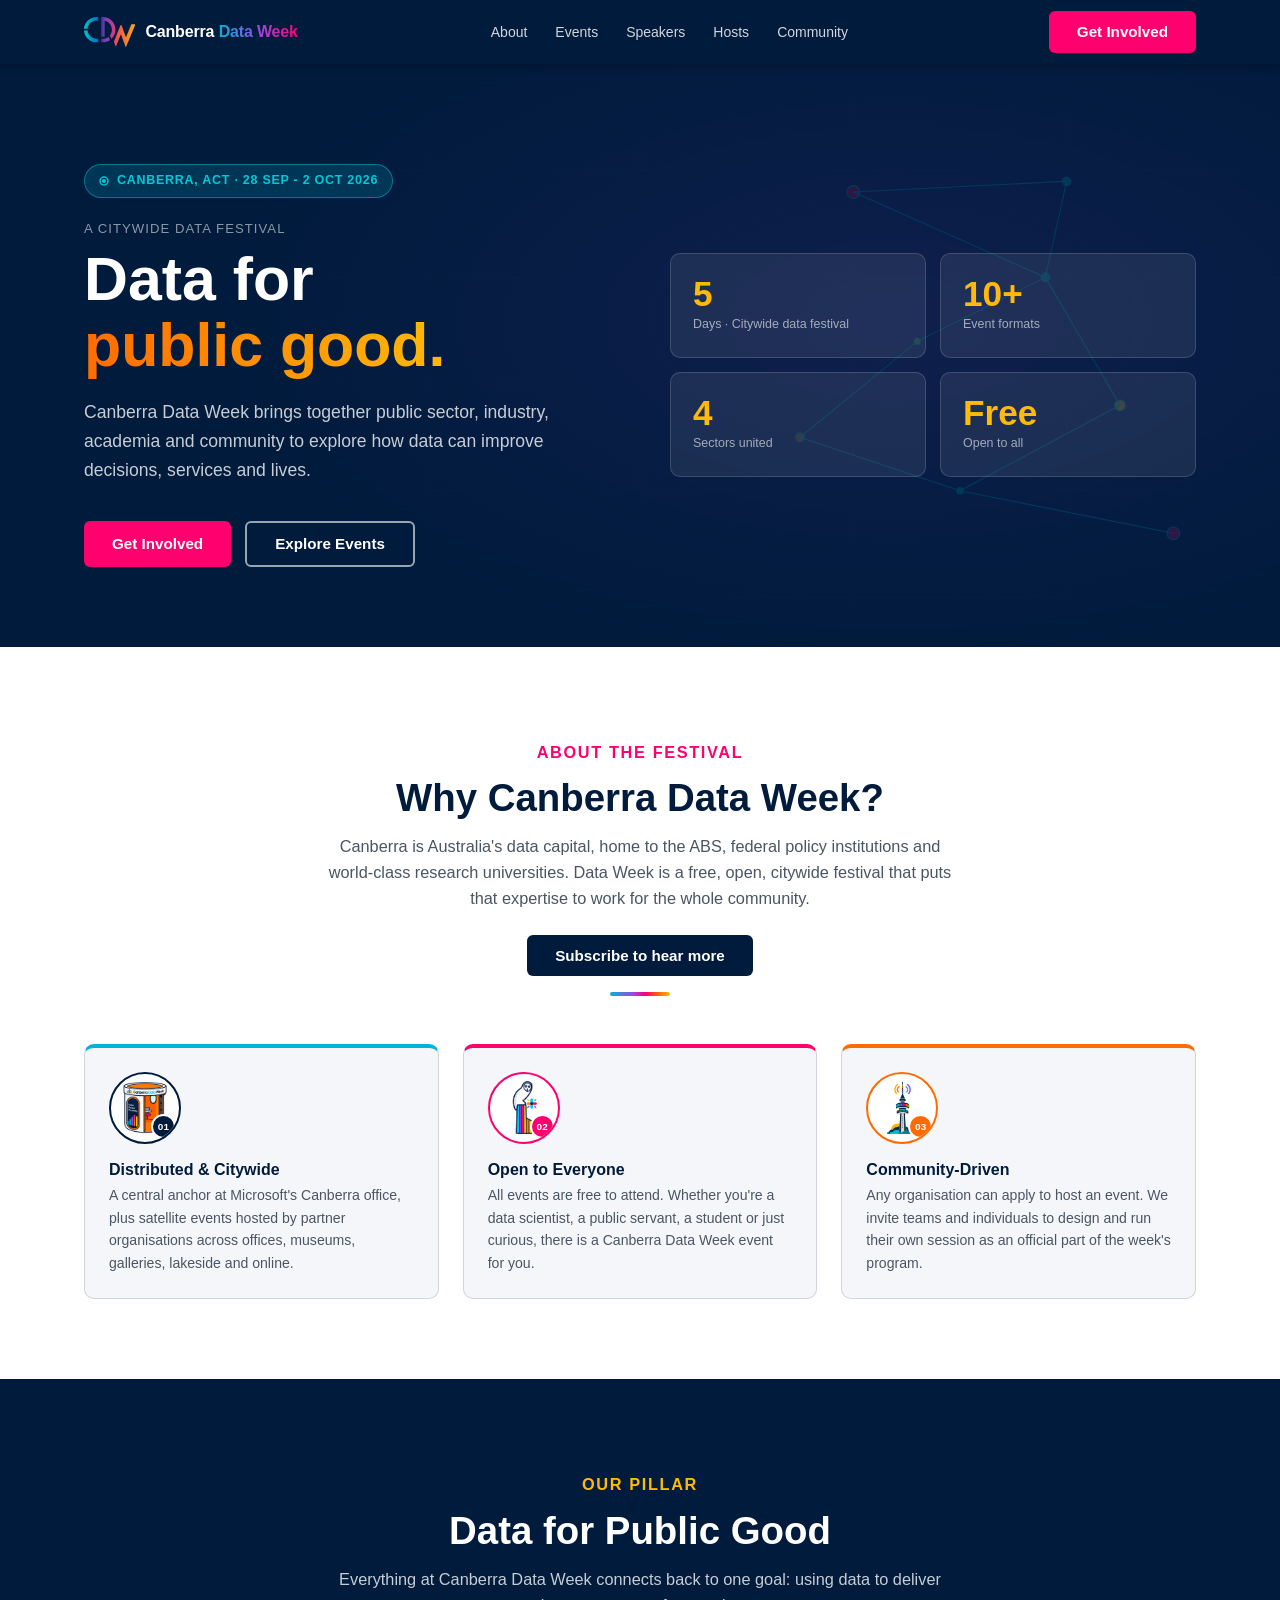
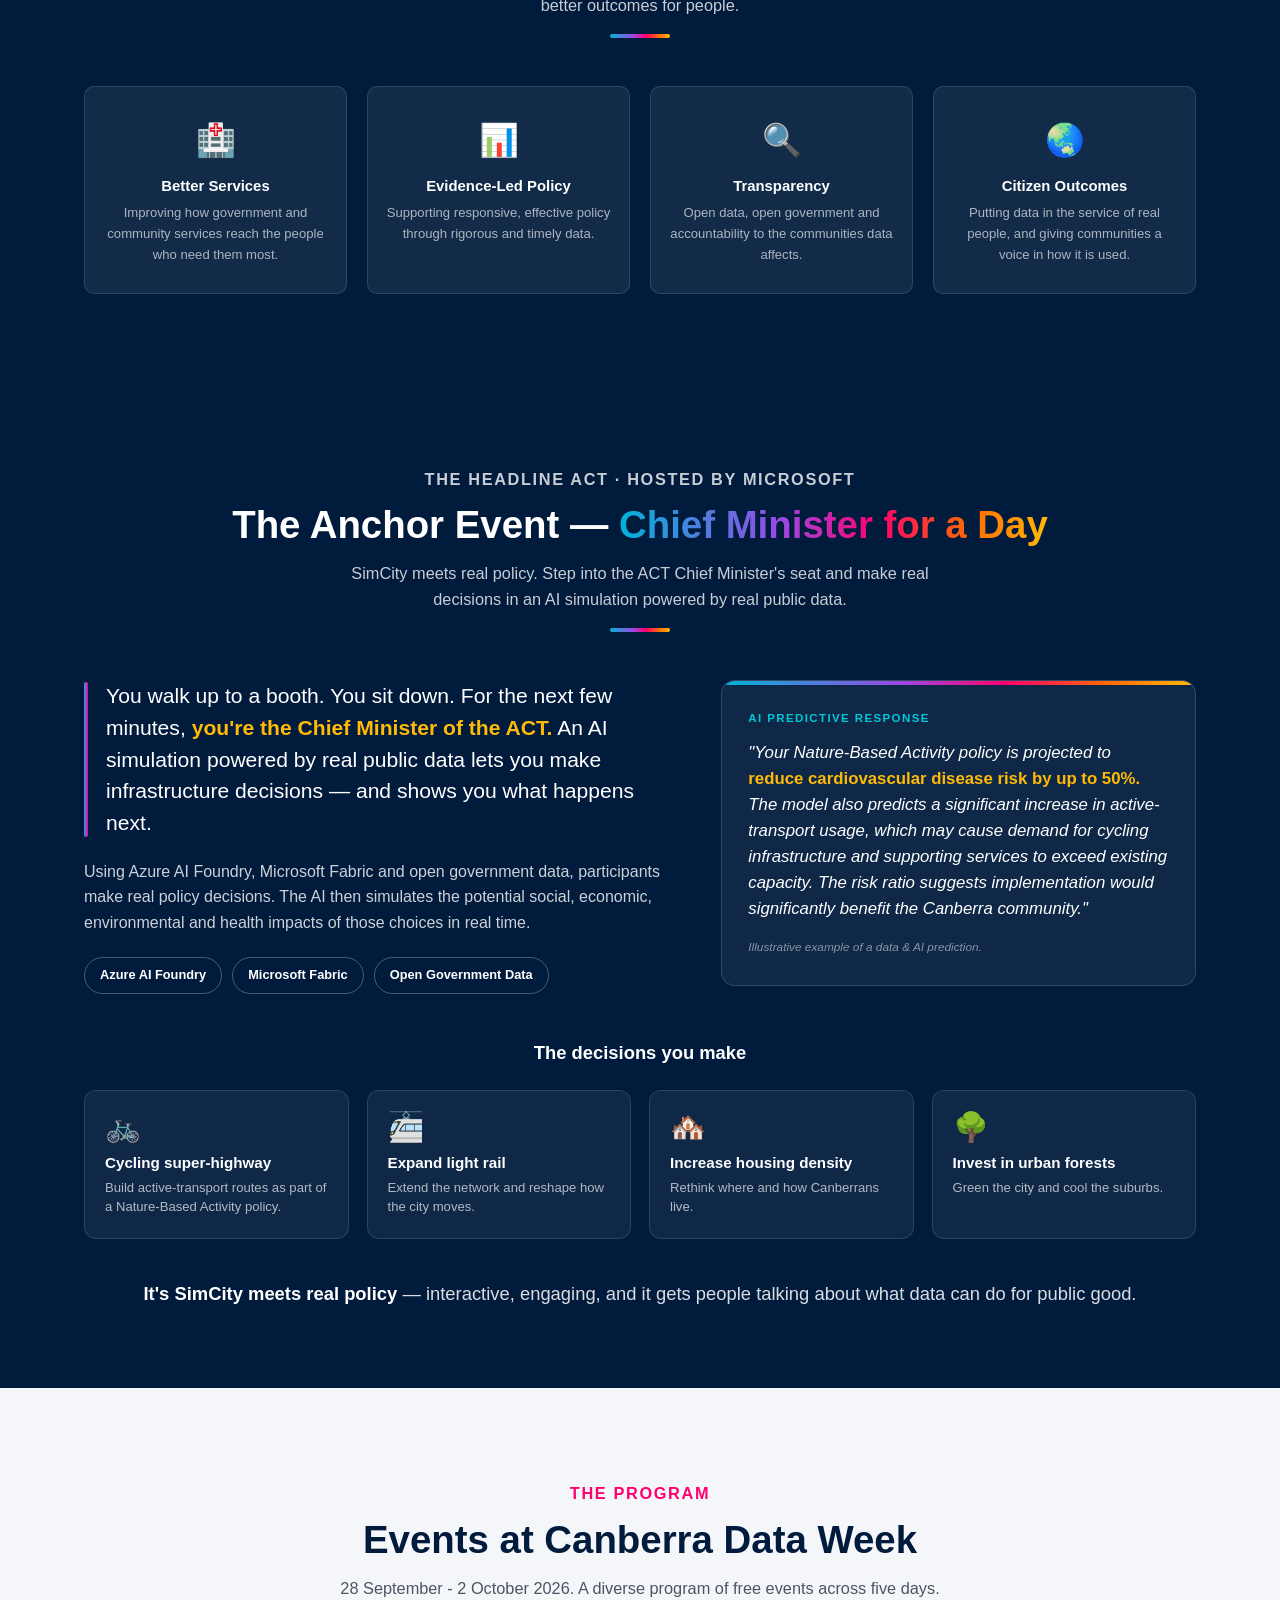
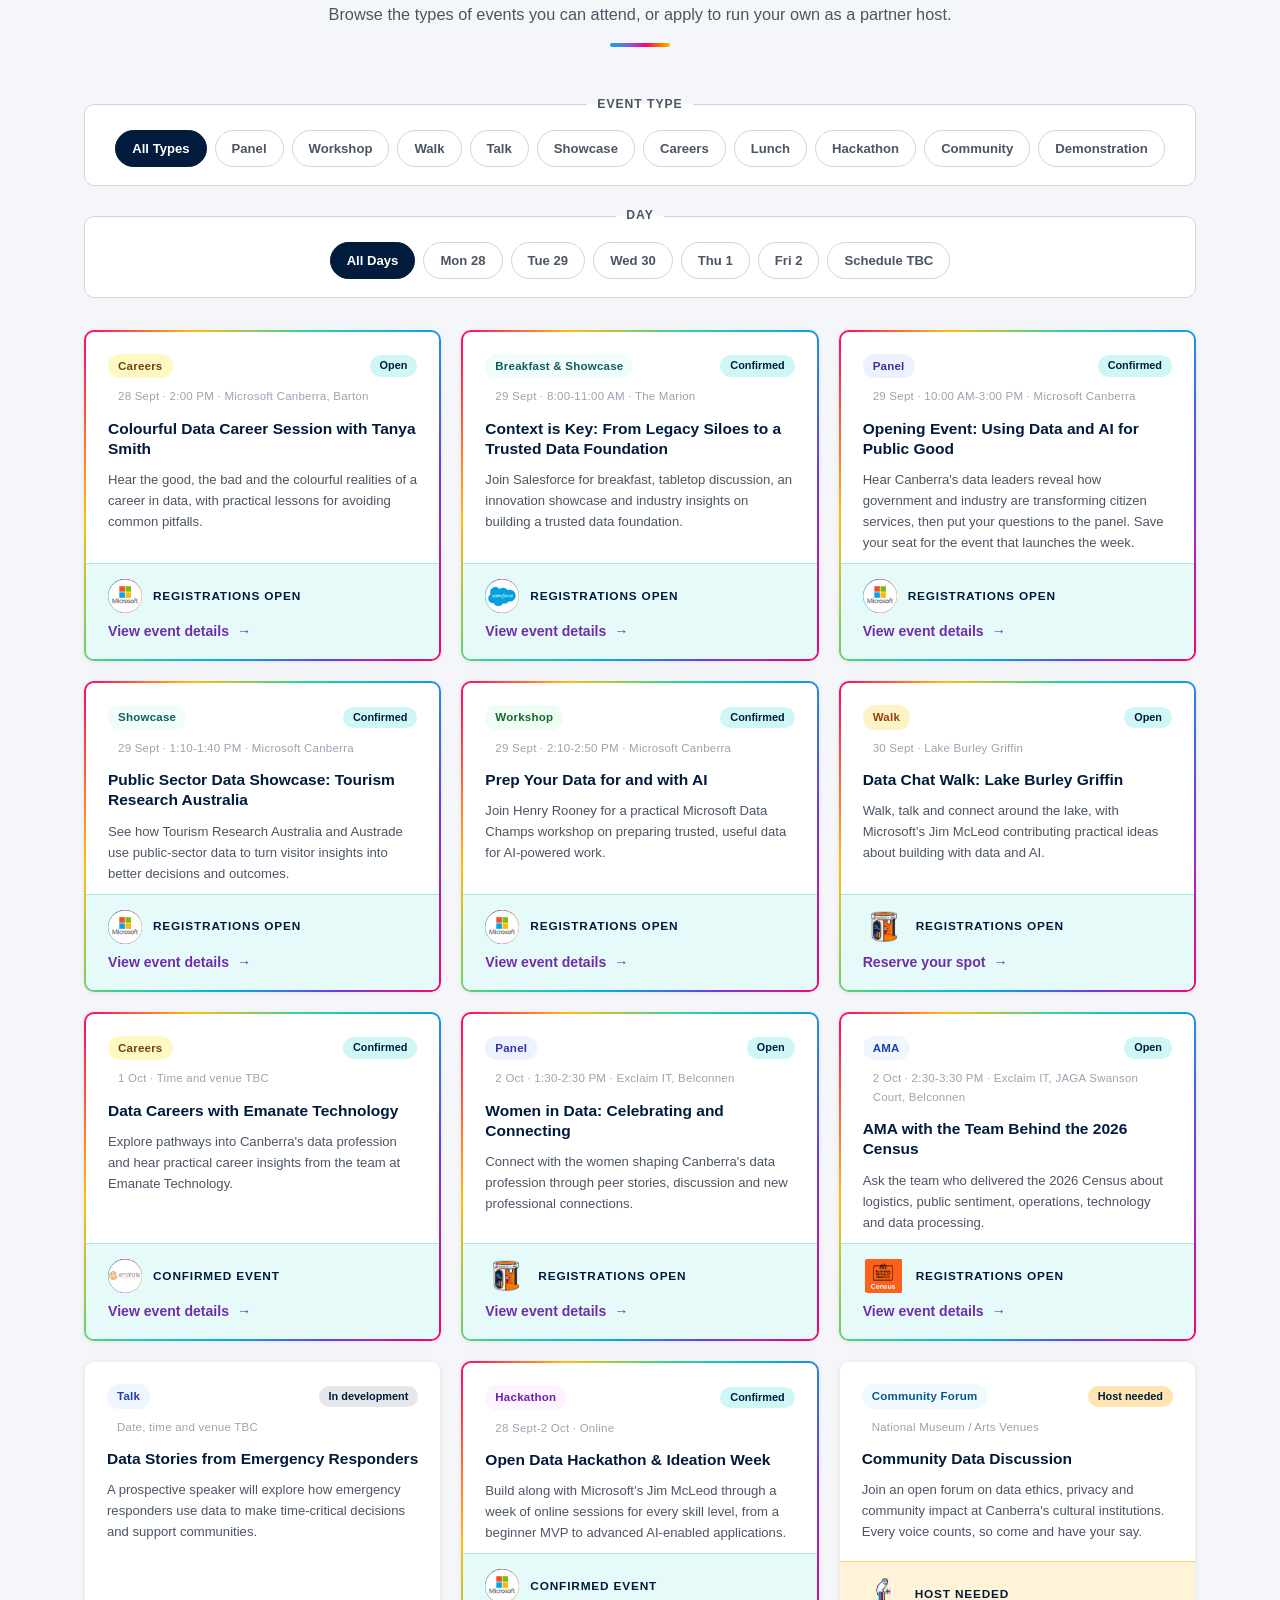
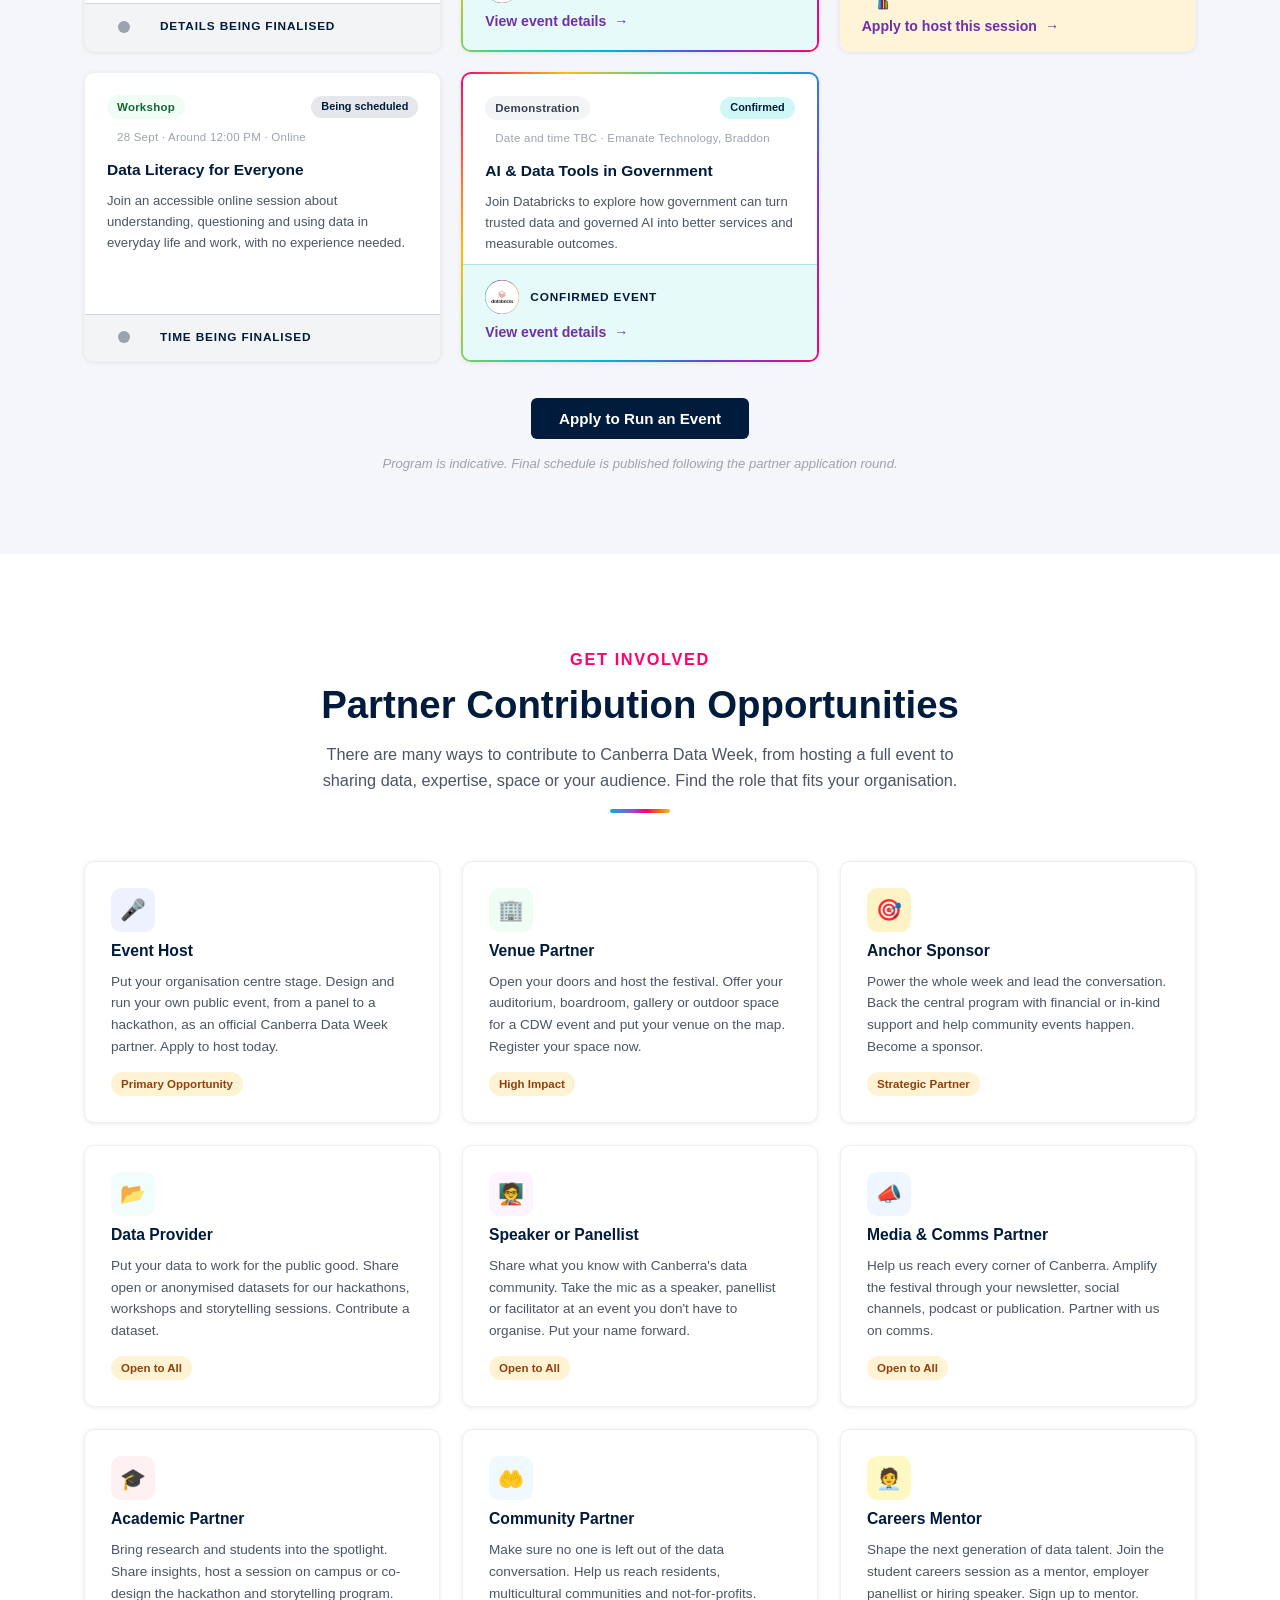
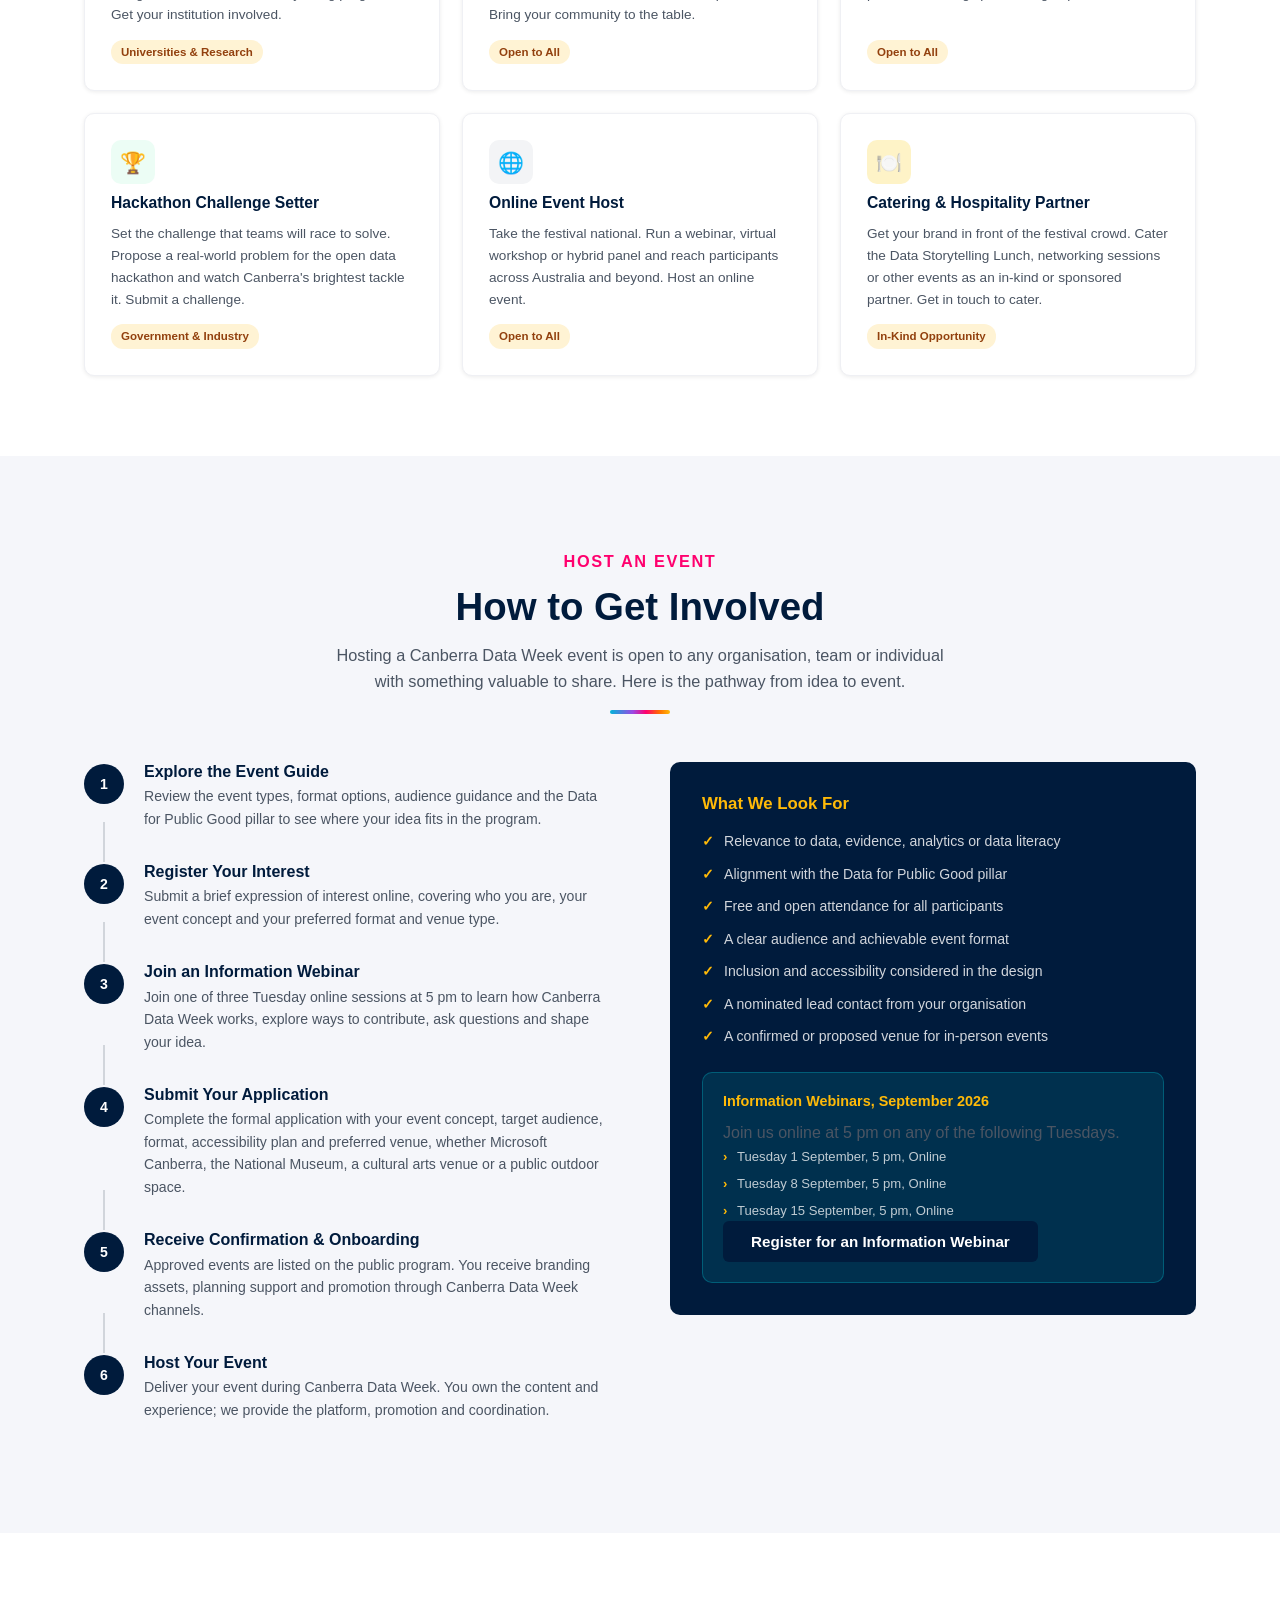
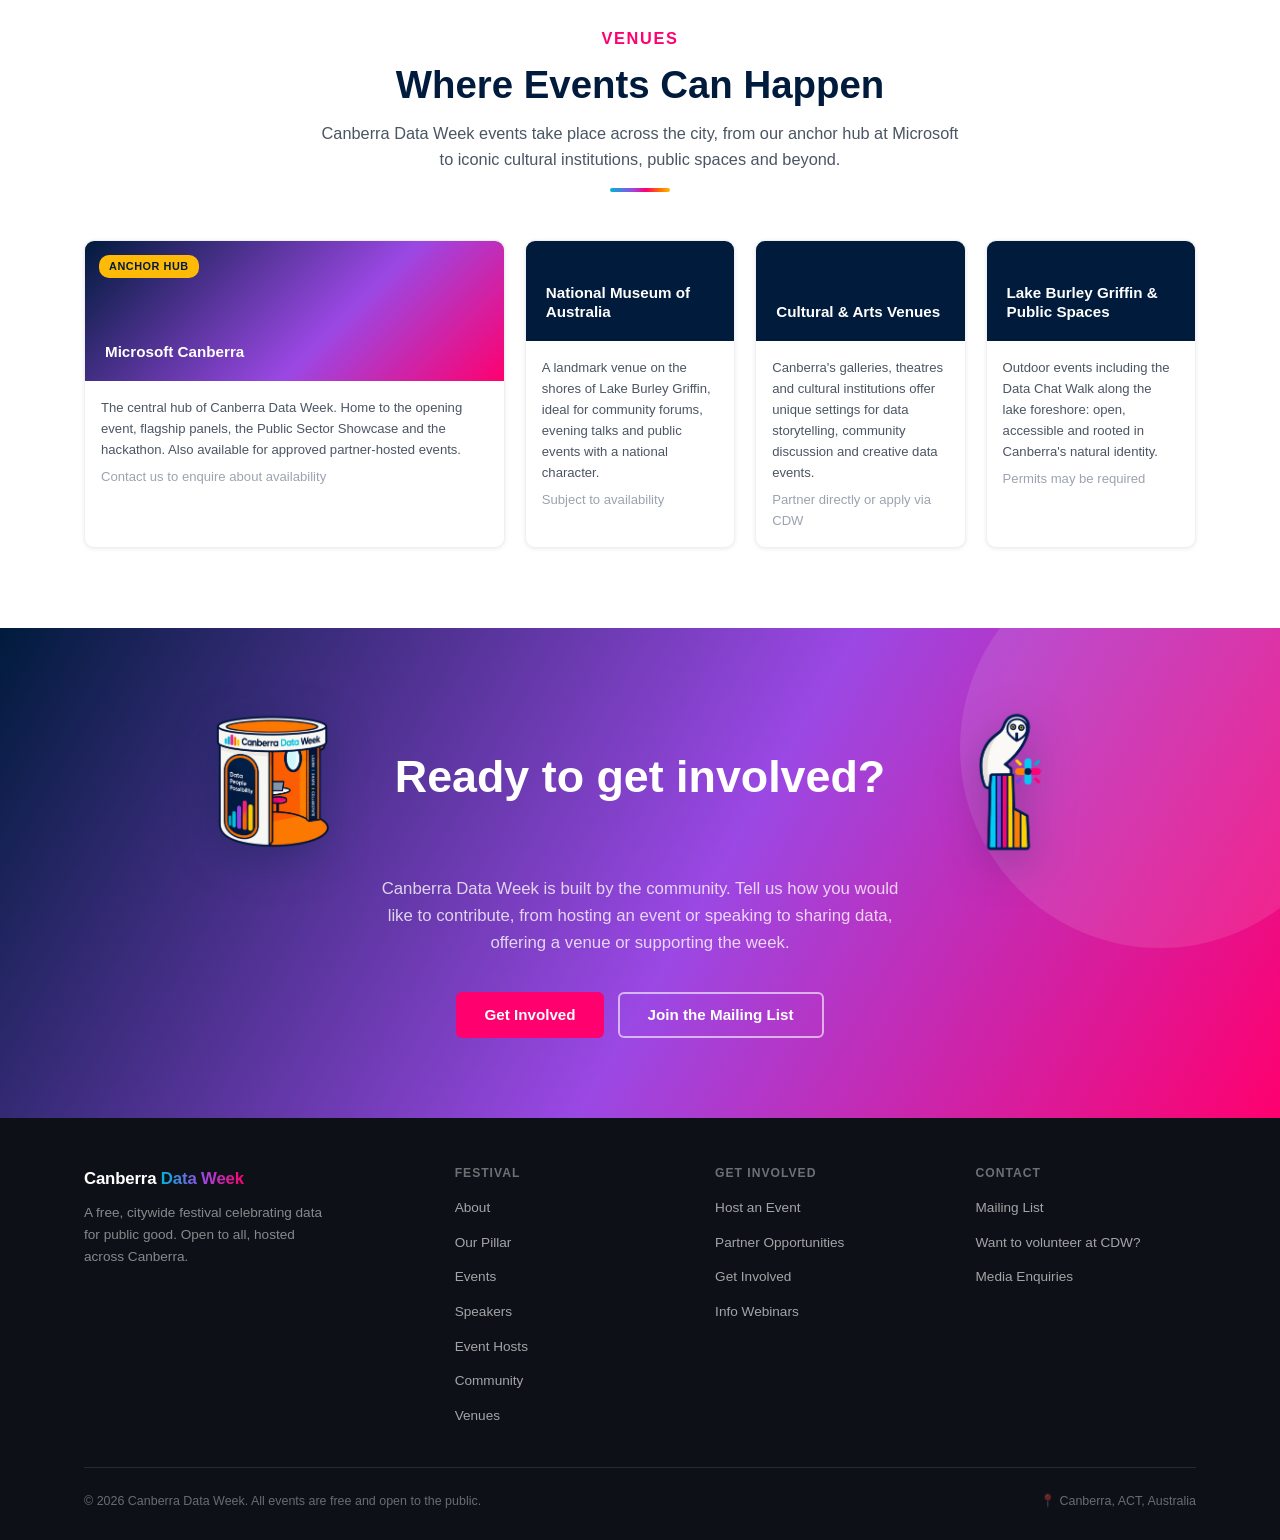
==== index.html @ 7f4357dc "Correct Jim McLeod surname Co-authored-by: Copilot App <223556219+Copilot@users.noreply.github.com>" ====
<!DOCTYPE html>
<html lang="en-AU" dir="ltr">
<head>
<meta charset="UTF-8">
<meta name="viewport" content="width=device-width, initial-scale=1.0">
<meta name="color-scheme" content="light dark">
<meta name="description" content="Canberra Data Week is a citywide festival bringing together public sector, industry, academia and community to explore how data can improve decisions, services and lives.">
<link rel="icon" href="favicon.svg" type="image/svg+xml">
<title>Canberra Data Week</title>
<style>
/* ── Reset & Base ─────────────────────────────────────────────── */
*, *::before, *::after { box-sizing: border-box; margin: 0; padding: 0; }
html { scroll-behavior: smooth; font-size: 16px; }

/* ── Design tokens ────────────────────────────────────────────── */
:root {
  /* CDW brand palette */
  --cdw-teal:      #00B4D8;   /* left of "C"     */
  --cdw-turquoise: #00C8D6;   /* underline start */
  --cdw-purple:    #9B48E4;   /* mid "D"         */
  --cdw-magenta:   #FF006E;   /* end "D"         */
  --cdw-orange:    #FF6B00;   /* left "W"        */
  --cdw-yellow:    #FFBA08;   /* right "W"       */
  --cdw-navy:      #001B3C;   /* primary text    */
  --cdw-white:     #FFFFFF;

  /* gradients (reuse everywhere) */
  --grad-cd:   linear-gradient(90deg, var(--cdw-teal) 0%, var(--cdw-purple) 50%, var(--cdw-magenta) 100%);
  --grad-w:    linear-gradient(90deg, var(--cdw-orange) 0%, var(--cdw-yellow) 100%);
  --grad-full: linear-gradient(90deg, var(--cdw-teal) 0%, var(--cdw-purple) 38%, var(--cdw-magenta) 60%, var(--cdw-orange) 82%, var(--cdw-yellow) 100%);

  /* aliases keep existing rules on the new palette */
  --navy:      var(--cdw-navy);
  --blue:      var(--cdw-teal);
  --blue-mid:  var(--cdw-purple);
  --gold:      var(--cdw-yellow);
  --gold-lt:   #FFF3D4;
  --teal:      var(--cdw-turquoise);
  --purple:    var(--cdw-purple);
  --green:     #107C10;
  --white:     var(--cdw-white);

  /* neutrals & layout */
  --off-white: #F5F6FA;
  --grey-100:  #EFF0F4;
  --grey-200:  #D1D5DB;
  --grey-400:  #9CA3AF;
  --grey-600:  #4B5563;
  --grey-800:  #1F2937;
  --text:      var(--cdw-navy);
  --surface:   var(--cdw-white);
  --font:      -apple-system, BlinkMacSystemFont, 'Segoe UI', Roboto, 'Helvetica Neue', Arial, sans-serif;
  --radius:    10px;
  --shadow-sm: 0 1px 4px rgba(0,0,0,.08);
  --shadow-md: 0 4px 16px rgba(0,0,0,.10);
  --shadow-lg: 0 8px 32px rgba(0,0,0,.14);
  --max-w:     1160px;
}
@media (prefers-color-scheme: dark) {
  :root {
    --off-white: #0F172A;
    --surface:   #0F172A;
    --grey-100:  #1E293B;
    --grey-200:  #334155;
    --grey-400:  #64748B;
    --grey-600:  #CBD5E1;
    --grey-800:  #F1F5F9;
    --text:      var(--cdw-white);
    --gold-lt:   #2A1F00;
    --shadow-sm: 0 1px 4px rgba(0,0,0,.3);
    --shadow-md: 0 4px 16px rgba(0,0,0,.4);
    --shadow-lg: 0 8px 32px rgba(0,0,0,.5);
  }
}

/* ── Utilities ────────────────────────────────────────────────── */
body { font-family: var(--font); color: var(--text); background: var(--off-white); line-height: 1.6; }
.container { max-inline-size: var(--max-w); margin-inline: auto; padding-inline: 24px; }
.section { padding-block: 80px; }
.section--alt { background: var(--off-white); }
.section--white { background: var(--surface); }
.section--navy { background: var(--navy); color: var(--white); }
h1,h2,h3,h4 { line-height: 1.2; font-weight: 700; }
h2 { font-size: clamp(1.75rem, 3vw, 2.5rem); margin-block-end: 12px; }
h3 { font-size: clamp(1.1rem, 2vw, 1.4rem); }
p { color: var(--grey-600); }
.section--navy p { color: rgba(255,255,255,.78); }
a { color: var(--cdw-purple); text-decoration: none; }
a:hover { text-decoration: underline; }
/* gradient text utility */
.grad-text { background: var(--grad-full); -webkit-background-clip: text; background-clip: text; color: transparent; }

/* ── Buttons ─────────────────────────────────────────────────── */
.btn {
  display: inline-block; padding: 13px 28px; border-radius: 6px;
  font-size: .95rem; font-weight: 600; cursor: pointer;
  transition: opacity .15s, transform .1s; border: none; line-height: 1;
}
.btn:hover { opacity: .88; transform: translateY(-1px); text-decoration: none; }
.btn--primary   { background: var(--cdw-magenta); color: #FFFFFF; }
.btn--secondary { background: transparent; color: var(--white); border: 2px solid rgba(255,255,255,.6); }
.btn--secondary:hover { background: rgba(255,255,255,.12); }
.btn--navy      { background: var(--navy); color: var(--white); }
.btn--outline   { background: transparent; color: var(--blue); border: 2px solid var(--blue); }
.btn--outline:hover { background: var(--blue); color: var(--white); }

/* ── Navigation ──────────────────────────────────────────────── */
.nav {
  position: sticky; inset-block-start: 0; z-index: 100;
  background: var(--navy); box-shadow: 0 2px 8px rgba(0,0,0,.25);
}
.nav__inner {
  display: flex; align-items: center; justify-content: space-between;
  min-block-size: 64px; gap: 24px;
}
.nav__brand { display: flex; align-items: center; gap: 10px; text-decoration: none; }
.nav__dots  { display: flex; align-items: center; gap: 5px; }
.nav__dot   { inline-size: 9px; block-size: 9px; border-radius: 50%; background: var(--gold); }
.nav__wordmark { font-size: 1rem; font-weight: 700; color: var(--white); letter-spacing: -.01em; }
.nav__wordmark strong { background: var(--grad-cd); -webkit-background-clip: text; background-clip: text; color: transparent; }
.nav__logo { block-size: 30px; inline-size: auto; display: block; }
.nav__links { display: flex; align-items: center; gap: 4px; list-style: none; }
.nav__links a {
  color: rgba(255,255,255,.82); font-size: .875rem; font-weight: 500;
  padding: 8px 12px; border-radius: 4px; transition: background .15s, color .15s;
}
.nav__links a:hover { background: rgba(255,255,255,.1); color: var(--white); text-decoration: none; }
.nav__cta { margin-inline-start: 8px; }

/* ── Hero ────────────────────────────────────────────────────── */
.hero { background: var(--navy); position: relative; overflow: hidden; padding-block: 100px 80px; }
.hero__bg { position: absolute; inset: 0; pointer-events: none; opacity: .18; }
.hero__inner {
  position: relative; z-index: 1;
  display: grid; grid-template-columns: 1fr 1fr; gap: 60px; align-items: center;
}
.hero__badge {
  display: inline-flex; align-items: center; gap: 8px;
  background: rgba(0,200,214,.16); border: 1px solid rgba(0,200,214,.45);
  color: var(--cdw-turquoise); font-size: .78rem; font-weight: 700; letter-spacing: .06em;
  text-transform: uppercase; padding: 6px 14px; border-radius: 20px; margin-block-end: 20px;
}
.hero__eyebrow { font-size: .82rem; color: rgba(255,255,255,.55); letter-spacing: .08em; text-transform: uppercase; margin-block-end: 8px; }
.hero__title { font-size: clamp(2.4rem, 5vw, 3.8rem); color: var(--white); line-height: 1.08; margin-block-end: 20px; }
.hero__title em { background: var(--grad-w); -webkit-background-clip: text; background-clip: text; color: transparent; font-style: normal; }
.hero__tagline { font-size: 1.1rem; color: rgba(255,255,255,.78); margin-block-end: 36px; max-inline-size: 480px; line-height: 1.65; }
.hero__actions { display: flex; gap: 14px; flex-wrap: wrap; }
.stat-cards { display: grid; grid-template-columns: 1fr 1fr; gap: 14px; }
.stat-card {
  background: rgba(255,255,255,.08); border: 1px solid rgba(255,255,255,.15);
  border-radius: var(--radius); padding: 22px;
}
.stat-card__num   { font-size: 2.2rem; font-weight: 800; color: var(--gold); line-height: 1; }
.stat-card__label { font-size: .78rem; color: rgba(255,255,255,.6); margin-block-start: 4px; }

/* ── Section headers ─────────────────────────────────────────── */
.section-header { text-align: center; margin-block-end: 48px; }
.section-header::after { content: ''; display: block; inline-size: 60px; block-size: 4px; margin: 16px auto 0; border-radius: 2px; background: var(--grad-full); }
.section-header__eyebrow {
  font-size: .76rem; font-weight: 700; letter-spacing: .1em; text-transform: uppercase;
  color: var(--cdw-magenta); margin-block-end: 10px;
}
.section--navy .section-header__eyebrow { color: var(--cdw-yellow); }
.section-header p { font-size: 1.02rem; max-inline-size: 640px; margin-inline: auto; margin-block-start: 12px; }
.section-header__action { margin-block-start: 24px; }

/* ── Mission cards ────────────────────────────────────────────── */
.mission-grid { display: grid; grid-template-columns: repeat(3, minmax(0, 1fr)); gap: 24px; }
.mission-card {
  display: grid; grid-template-rows: auto 1fr; gap: 16px; align-items: start;
  background: var(--off-white); border: 1px solid var(--grey-200);
  border-block-start: 4px solid var(--cdw-teal); border-radius: var(--radius);
  padding: 24px; transition: border-color .2s, box-shadow .2s, transform .2s;
}
.mission-card:hover { box-shadow: var(--shadow-md); transform: translateY(-3px); }
.mission-card:nth-child(2) { border-block-start-color: var(--cdw-magenta); }
.mission-card:nth-child(3) { border-block-start-color: var(--cdw-orange); }
.mission-card__marker {
  position: relative; inline-size: 72px; block-size: 72px; display: grid; place-items: center;
  overflow: hidden; border: 2px solid var(--navy); border-radius: 50%; background: var(--white);
}
.mission-card__marker img { inline-size: 58px; block-size: 58px; object-fit: contain; }
.mission-card__number {
  position: absolute; inset-inline-end: 3px; inset-block-end: 3px;
  min-inline-size: 25px; block-size: 25px; display: grid; place-items: center;
  padding-inline: 4px; border: 2px solid var(--white); border-radius: 50%;
  background: var(--navy); color: var(--white);
  font-size: .62rem; font-weight: 800; letter-spacing: .02em;
}
.mission-card:nth-child(2) .mission-card__marker { border-color: var(--cdw-magenta); }
.mission-card:nth-child(2) .mission-card__number { background: var(--cdw-magenta); }
.mission-card:nth-child(3) .mission-card__marker { border-color: var(--cdw-orange); }
.mission-card:nth-child(3) .mission-card__number { background: var(--cdw-orange); }
.mission-card h3 { font-size: 1rem; color: var(--text); margin-block-end: 5px; }
.mission-card p  { font-size: .88rem; }

/* ── Pillar ──────────────────────────────────────────────────── */
.pillar-grid { display: grid; grid-template-columns: repeat(4, 1fr); gap: 20px; }
.pillar-item {
  text-align: center; padding: 28px 18px;
  background: rgba(255,255,255,.07); border: 1px solid rgba(255,255,255,.12); border-radius: var(--radius);
}
.pillar-item__icon { font-size: 2rem; margin-block-end: 12px; }
.pillar-item h3 { font-size: .93rem; color: var(--white); margin-block-end: 6px; }
.pillar-item p  { font-size: .82rem; color: rgba(255,255,255,.65); }

/* ── Events ──────────────────────────────────────────────────── */
.event-filters {
  display: flex; flex-wrap: wrap; gap: 8px;
  justify-content: center;
}
.event-filter-set {
  min-inline-size: 0; display: grid; gap: 9px; margin: 0 0 20px;
  padding: 16px 18px 18px; border: 1px solid var(--grey-200);
  border-radius: var(--radius); background: var(--surface);
}
.event-filter-set + .event-filter-set { margin-block-end: 32px; }
.event-filter-set__label {
  margin-inline: auto; padding-inline: 10px; color: var(--grey-600);
  font-size: .76rem; font-weight: 700; letter-spacing: .08em;
  text-align: center; text-transform: uppercase;
}
/* Visually-hidden radio inputs drive the filter (pure CSS, no JS) */
.filter-input { position: absolute; width: 1px; height: 1px; opacity: 0; pointer-events: none; }
.filter-chip {
  display: inline-block;
  padding: 7px 16px; border-radius: 20px; font-size: .82rem; font-weight: 600;
  border: 1.5px solid var(--grey-200); background: var(--surface); color: var(--grey-600);
  cursor: pointer; font-family: inherit; transition: background .15s, color .15s, border-color .15s;
}
.filter-chip:hover { border-color: var(--blue); color: var(--blue); }
/* Active chip: highlight the label whose radio is checked */
#f-all:checked      ~ .event-filter-set label[for="f-all"],
#f-panel:checked    ~ .event-filter-set label[for="f-panel"],
#f-workshop:checked ~ .event-filter-set label[for="f-workshop"],
#f-walk:checked     ~ .event-filter-set label[for="f-walk"],
#f-talk:checked     ~ .event-filter-set label[for="f-talk"],
#f-showcase:checked ~ .event-filter-set label[for="f-showcase"],
#f-careers:checked  ~ .event-filter-set label[for="f-careers"],
#f-lunch:checked    ~ .event-filter-set label[for="f-lunch"],
#f-hackathon:checked ~ .event-filter-set label[for="f-hackathon"],
#f-community:checked ~ .event-filter-set label[for="f-community"],
#f-demo:checked     ~ .event-filter-set label[for="f-demo"] {
  background: var(--navy); color: var(--white); border-color: var(--navy);
}
#d-mon:checked ~ .event-filter-set label[for="d-mon"],
#d-tue:checked ~ .event-filter-set label[for="d-tue"],
#d-wed:checked ~ .event-filter-set label[for="d-wed"],
#d-thu:checked ~ .event-filter-set label[for="d-thu"],
#d-fri:checked ~ .event-filter-set label[for="d-fri"],
#d-tbc:checked ~ .event-filter-set label[for="d-tbc"] {
  background: var(--cdw-purple); color: var(--white); border-color: var(--cdw-purple);
}
#d-all:checked ~ .event-filter-set label[for="d-all"] {
  background: var(--navy); color: var(--white); border-color: var(--navy);
}
#f-all:focus-visible ~ .event-filter-set label[for="f-all"],
#d-all:focus-visible ~ .event-filter-set label[for="d-all"] { outline: 2px solid var(--blue); outline-offset: 2px; }
/* Show only cards matching the checked filter */
#f-panel:checked    ~ .events-grid .event-card:not([data-type~="panel"]),
#f-workshop:checked ~ .events-grid .event-card:not([data-type~="workshop"]),
#f-walk:checked     ~ .events-grid .event-card:not([data-type~="walk"]),
#f-talk:checked     ~ .events-grid .event-card:not([data-type~="talk"]),
#f-showcase:checked ~ .events-grid .event-card:not([data-type~="showcase"]),
#f-careers:checked  ~ .events-grid .event-card:not([data-type~="careers"]),
#f-lunch:checked    ~ .events-grid .event-card:not([data-type~="lunch"]),
#f-hackathon:checked ~ .events-grid .event-card:not([data-type~="hackathon"]),
#f-community:checked ~ .events-grid .event-card:not([data-type~="community"]),
#f-demo:checked     ~ .events-grid .event-card:not([data-type~="demo"]) {
  display: none;
}
#d-mon:checked ~ .events-grid .event-card:not([data-day~="mon"]),
#d-tue:checked ~ .events-grid .event-card:not([data-day~="tue"]),
#d-wed:checked ~ .events-grid .event-card:not([data-day~="wed"]),
#d-thu:checked ~ .events-grid .event-card:not([data-day~="thu"]),
#d-fri:checked ~ .events-grid .event-card:not([data-day~="fri"]),
#d-tbc:checked ~ .events-grid .event-card:not([data-day~="tbc"]) {
  display: none;
}
.events-grid { display: grid; grid-template-columns: repeat(3, 1fr); gap: 20px; }
.event-card {
  background: var(--surface); border-radius: var(--radius); box-shadow: var(--shadow-sm);
  padding: 22px; display: flex; flex-direction: column; gap: 10px; overflow: hidden;
  border: 1px solid var(--grey-100); transition: box-shadow .2s, transform .15s;
}
.event-card:hover { box-shadow: var(--shadow-md); transform: translateY(-2px); }
.event-card__meta { display: flex; flex-wrap: wrap; gap: 6px; align-items: center; }
.event-card__badge {
  margin-inline-start: auto; padding: 4px 10px; border-radius: 999px;
  color: var(--cdw-navy); font-size: .68rem; font-weight: 800; line-height: 1.25;
}
.event-card__badge--confirmed { background: #CFF7F5; }
.event-card__badge--host { background: #FFE6B0; }
.event-card__badge--pending { background: #E5E7EB; }
.event-card__meta .tag--venue { flex-basis: 100%; }
.tag {
  display: inline-block; padding: 3px 10px; border-radius: 12px;
  font-size: .72rem; font-weight: 700; letter-spacing: .02em;
}
.tag--panel     { background: #EEF2FF; color: #3730A3; }
.tag--workshop  { background: #F0FDF4; color: #166534; }
.tag--walk      { background: #FEF3C7; color: #92400E; }
.tag--talk      { background: #EFF6FF; color: #1E40AF; }
.tag--hackathon { background: #FDF4FF; color: #6B21A8; }
.tag--lunch     { background: #FFF1F2; color: #9F1239; }
.tag--showcase  { background: #F0FDFA; color: #115E59; }
.tag--careers   { background: #FEF9C3; color: #713F12; }
.tag--community { background: #F0F9FF; color: #075985; }
.tag--demo      { background: #F3F4F6; color: #374151; }
.tag--venue     { background: transparent; color: var(--grey-400); font-size: .72rem; font-weight: 400; }
.event-card h3  { font-size: .97rem; color: var(--text); line-height: 1.3; }
.event-card p   { font-size: .82rem; }
.event-card__footer {
  margin: auto -22px -22px; padding: 15px 22px 17px;
  border-block-start: 1px solid; display: flex; flex-direction: column; gap: 7px;
}
.event-card__footer--confirmed { background: #E5FAF9; border-color: #A6E7E5; }
.event-card__footer--host { background: #FFF4D8; border-color: #FFD27A; }
.event-card__footer--pending { background: #F3F4F6; border-color: #D1D5DB; }
.event-card__status-row { display: flex; align-items: center; gap: 11px; color: var(--cdw-navy); }
.event-card__status-icon { inline-size: 42px; block-size: 34px; flex: 0 0 auto; color: var(--cdw-navy); }
.event-card__status-icon--asset,
.event-card__status-icon--bus { object-fit: contain; border-radius: 5px; }
.event-card__status-icon--partner { inline-size: 34px; object-fit: cover; border-radius: 50%; }
.event-card__status-dot { inline-size: 12px; block-size: 12px; margin-inline: 11px 19px; border-radius: 50%; background: var(--grey-400); flex: 0 0 auto; }
.event-card__status-label { font-size: .74rem; letter-spacing: .07em; line-height: 1.2; }
.event-card__footer .event-card__action {
  align-self: flex-start; margin: 0; padding: 0; border: 0; background: transparent;
  color: #6F2EAA; font-family: inherit; cursor: pointer; text-align: start;
}
.event-card__footer .event-card__action:hover { color: #4F1E7C; text-decoration: underline; }
.events-cta   { text-align: center; margin-block-start: 36px; }
.events-note  { text-align: center; margin-block-start: 14px; font-size: .82rem; color: var(--grey-400); font-style: italic; }

/* ── Partner Opportunities ───────────────────────────────────── */
.opps-intro { max-inline-size: 700px; margin-inline: auto; text-align: center; margin-block-end: 40px; }
.opps-grid { display: grid; grid-template-columns: repeat(3, 1fr); gap: 22px; }
.opp-card {
  background: var(--surface); border-radius: var(--radius); padding: 26px;
  box-shadow: var(--shadow-sm); border: 1px solid var(--grey-100);
  display: flex; flex-direction: column; gap: 10px;
}
.opp-card__icon {
  inline-size: 44px; block-size: 44px; border-radius: 10px;
  display: flex; align-items: center; justify-content: center; font-size: 1.3rem; flex-shrink: 0;
}
.opp-card h3  { font-size: .98rem; color: var(--text); }
.opp-card p   { font-size: .85rem; flex-grow: 1; }
.opp-badge {
  align-self: flex-start; margin-block-start: 4px; font-size: .72rem; font-weight: 700;
  padding: 3px 10px; border-radius: 12px; background: var(--gold-lt); color: #92400E;
}

/* ── Pathway ─────────────────────────────────────────────────── */
.pathway-grid { display: grid; grid-template-columns: 1fr 1fr; gap: 60px; align-items: start; }
.steps { display: flex; flex-direction: column; gap: 0; }
.step { display: flex; gap: 20px; position: relative; }
.step + .step::before {
  content: ''; position: absolute; inset-inline-start: 19px; inset-block-start: 0;
  inline-size: 2px; block-size: 40px; background: var(--grey-200); transform: translateY(-40px);
}
.step__num {
  inline-size: 40px; block-size: 40px; border-radius: 50%; flex-shrink: 0;
  background: var(--navy); color: var(--white);
  display: flex; align-items: center; justify-content: center;
  font-size: .88rem; font-weight: 700; margin-block-start: 2px;
}
.step__body { padding-block-end: 32px; }
.step__body h3 { font-size: 1rem; color: var(--text); margin-block-end: 4px; }
.step__body p  { font-size: .88rem; }
.pathway-aside {
  background: var(--navy); color: var(--white); border-radius: var(--radius); padding: 32px;
}
.pathway-aside h3 { color: var(--gold); font-size: 1.05rem; margin-block-end: 16px; }
.pathway-aside ul { list-style: none; display: flex; flex-direction: column; gap: 10px; }
.pathway-aside li {
  display: flex; gap: 10px; align-items: flex-start;
  font-size: .88rem; color: rgba(255,255,255,.82);
}
.pathway-aside li::before { content: '✓'; color: var(--gold); font-weight: 700; flex-shrink: 0; }
.webinar-box {
  margin-block-start: 24px; background: rgba(0,200,214,.12);
  border: 1px solid rgba(0,200,214,.3); border-radius: var(--radius); padding: 20px;
}
.webinar-box h4 { color: var(--gold); font-size: .9rem; margin-block-end: 10px; }
.webinar-box ul { list-style: none; display: flex; flex-direction: column; gap: 6px; }
.webinar-box li { font-size: .82rem; color: rgba(255,255,255,.75); padding-inline-start: 14px; position: relative; }
.webinar-box li::before { content: '›'; position: absolute; inset-inline-start: 0; color: var(--gold); }

/* ── Venues ──────────────────────────────────────────────────── */
.venues-grid { display: grid; grid-template-columns: 2fr 1fr 1fr 1fr; gap: 20px; }
.venue-card { background: var(--surface); border-radius: var(--radius); overflow: hidden; box-shadow: var(--shadow-sm); border: 1px solid var(--grey-100); }
.venue-card__hd {
  padding: 20px; background: var(--navy); color: var(--white);
  min-block-size: 100px; display: flex; flex-direction: column; justify-content: flex-end; position: relative;
}
.venue-card--featured .venue-card__hd { min-block-size: 140px; background: linear-gradient(135deg, var(--cdw-navy) 0%, var(--cdw-purple) 60%, var(--cdw-magenta) 100%); }
.venue-card__tag {
  position: absolute; inset-block-start: 14px; inset-inline-start: 14px;
  background: var(--gold); color: var(--navy); font-size: .68rem; font-weight: 700;
  padding: 3px 10px; border-radius: 10px; text-transform: uppercase; letter-spacing: .05em;
}
.venue-card__hd h3 { font-size: .95rem; color: var(--white); }
.venue-card__bd { padding: 16px; }
.venue-card__bd p { font-size: .82rem; }
.venue-cap { font-size: .75rem; color: var(--grey-400); margin-block-start: 6px; }

/* ── CTA band ────────────────────────────────────────────────── */
.cta-band {
  background: linear-gradient(120deg, var(--cdw-navy) 0%, var(--cdw-purple) 55%, var(--cdw-magenta) 100%);
  padding-block: 80px; text-align: center; position: relative; overflow: hidden;
}
.cta-band::before {
  content: ''; position: absolute; inset-inline-end: -80px; inset-block-start: -80px;
  inline-size: 400px; block-size: 400px; border-radius: 50%; background: rgba(255,255,255,.10);
}
.cta-band__heading {
  display: grid; grid-template-columns: minmax(90px, 150px) auto minmax(90px, 150px);
  gap: clamp(18px, 4vw, 48px); justify-content: center; align-items: center;
  margin-block-end: 18px;
}
.cta-band__icon {
  inline-size: 100%; block-size: auto;
  filter: drop-shadow(0 12px 22px rgba(0,27,60,.28));
}
.cta-band h2 { color: var(--white); font-size: clamp(1.8rem, 3.5vw, 2.8rem); }
.cta-band p  { color: rgba(255,255,255,.78); font-size: 1.05rem; max-inline-size: 540px; margin-inline: auto; margin-block-end: 36px; }
.cta-band__actions { display: flex; gap: 14px; justify-content: center; flex-wrap: wrap; }

/* ── Form dialogs ───────────────────────────────────────────── */
.mailing-dialog {
  inline-size: min(520px, calc(100% - 32px)); max-inline-size: none; max-block-size: calc(100dvh - 32px);
  margin: auto; padding: 0; border: 0; border-radius: 8px; overflow: auto;
  background: var(--surface); color: var(--text); box-shadow: var(--shadow-lg);
}
.mailing-dialog::backdrop { background: rgba(0,27,60,.78); -webkit-backdrop-filter: blur(3px); backdrop-filter: blur(3px); }
.mailing-dialog__header { position: relative; padding: 30px 64px 18px 30px; border-block-start: 5px solid var(--cdw-magenta); }
.mailing-dialog__eyebrow {
  color: var(--cdw-magenta); font-size: .74rem; font-weight: 700;
  letter-spacing: .1em; text-transform: uppercase; margin-block-end: 6px;
}
.mailing-dialog__header h2 { font-size: 1.75rem; margin: 0; }
.mailing-dialog__intro { margin-block-start: 8px; font-size: .92rem; }
.mailing-dialog__close {
  position: absolute; inset-block-start: 22px; inset-inline-end: 22px;
  inline-size: 36px; block-size: 36px; border: 1px solid var(--grey-200); border-radius: 50%;
  background: transparent; color: var(--text); font: 400 1.5rem/1 var(--font); cursor: pointer;
}
.mailing-dialog__close:hover { border-color: var(--cdw-magenta); color: var(--cdw-magenta); }
body:has(.mailing-dialog[open]) { overflow: hidden; }
.host-dialog { inline-size: min(560px, calc(100% - 32px)); }
.event-dialog { inline-size: min(760px, calc(100% - 32px)); }
.event-dialog__body { padding: 0 30px 30px; }
.event-dialog__logo { display: block; inline-size: 92px; block-size: auto; margin-block-end: 14px; border-radius: 6px; }
.event-dialog__logo--partner { aspect-ratio: 1; object-fit: cover; border-radius: 50%; }
.event-dialog__details { display: flex; flex-wrap: wrap; gap: 8px 18px; margin-block: 4px 22px; color: var(--grey-600); font-size: .88rem; }
.event-dialog__description { display: grid; gap: 12px; margin-block: 8px 26px; }
.event-dialog__agenda { display: grid; gap: 0; margin-block: 8px 26px; border-block-start: 1px solid var(--grey-200); }
.event-dialog__agenda-row { display: grid; grid-template-columns: 132px 1fr; gap: 18px; padding-block: 13px; border-block-end: 1px solid var(--grey-200); }
.event-dialog__time { color: var(--cdw-magenta); font-size: .82rem; font-weight: 700; }
.event-dialog__session { color: var(--text); font-size: .9rem; line-height: 1.45; }
.event-dialog__actions { display: flex; align-items: center; gap: 12px; flex-wrap: wrap; }
.event-card--interactive { cursor: pointer; transition: transform .15s, box-shadow .15s, border-color .15s; }
.event-card:has(.event-card__badge--confirmed) {
  border: 2px solid transparent;
  background:
    linear-gradient(var(--surface), var(--surface)) padding-box,
    linear-gradient(120deg, #FF006E, #FFBE0B, #34D399, #00B4D8, #6C3CE1, #FF006E) border-box;
}
.event-card--interactive:hover { transform: translateY(-2px); box-shadow: var(--shadow-md); border-color: var(--cdw-teal); }
.event-card--interactive:focus-visible { outline: 3px solid rgba(0,180,216,.35); outline-offset: 3px; border-color: var(--cdw-teal); }
.event-card--interactive:has(.event-card__badge--confirmed):hover,
.event-card--interactive:has(.event-card__badge--confirmed):focus-visible { border-color: transparent; }
.event-card__action { display: inline-flex; align-items: center; gap: 8px; margin-block-start: 8px; color: var(--cdw-purple); font-size: .88rem; font-weight: 700; }
.event-card__action-arrow { display: inline-block; transition: transform .15s; }
.event-card--interactive:hover .event-card__action-arrow,
.event-card--interactive:focus-visible .event-card__action-arrow { transform: translateX(4px); }
@media (max-width: 600px) {
  .event-dialog__agenda-row { grid-template-columns: 1fr; gap: 4px; }
}
.crm-form { inline-size: 100%; padding: 0 30px 30px; }
.crm-form * { box-sizing: border-box; }
.crm-form .zcwf_hidden { display: none; }
.crm-form .zcwf_required { color: #D6004F; }
.crm-form .zcwf_row { margin-block-start: 18px; }
.crm-form .zcwf_col_lab { margin-block-end: 7px; }
.crm-form label { display: block; color: var(--text); font-size: .86rem; font-weight: 650; }
.crm-form input[type="text"],
.crm-form select,
.crm-form textarea {
  inline-size: 100%; min-block-size: 46px; padding: 10px 12px;
  border: 1px solid var(--grey-200); border-radius: 5px;
  background: var(--surface); color: var(--text); font: inherit;
}
.crm-form textarea { min-block-size: 96px; resize: vertical; }
.crm-form input[type="text"]:focus,
.crm-form select:focus,
.crm-form textarea:focus { outline: 3px solid rgba(0,180,216,.22); border-color: var(--cdw-teal); }
.crm-form .zcwf_actions { display: flex; gap: 10px; margin-block-start: 24px; }
.crm-form .zcwf_button { min-block-size: 44px; padding: 10px 20px; border-radius: 5px; font: 650 .9rem/1 var(--font); cursor: pointer; }
.crm-form .formsubmit { border: 0; background: var(--cdw-magenta); color: #fff; }
.crm-form .formsubmit:hover { opacity: .88; }
.crm-form .formsubmit:disabled { cursor: wait; opacity: .6; }
.crm-form input[type="reset"] { border: 1px solid var(--grey-200); background: transparent; color: var(--text); }

/* ── Anchor Event ────────────────────────────────────────────── */
.anchor { background: var(--cdw-navy); color: var(--white); position: relative; overflow: hidden; }
.anchor .section-header p { color: rgba(255,255,255,.78); }
.anchor-grid { display: grid; grid-template-columns: 1.25fr 1fr; gap: 44px; align-items: start; margin-block-end: 48px; }
.anchor-quote {
  position: relative; padding-inline-start: 22px; margin-block-end: 20px;
  font-size: 1.32rem; line-height: 1.5; color: var(--white); font-weight: 500;
}
.anchor-quote::before { content: ''; position: absolute; inset-inline-start: 0; inset-block: 2px; inline-size: 4px; border-radius: 2px; background: var(--grad-cd); }
.anchor-quote strong { color: var(--cdw-yellow); }
.anchor-narrative p { color: rgba(255,255,255,.8); font-size: 1rem; line-height: 1.6; }
.tech-chips { display: flex; flex-wrap: wrap; gap: 10px; margin-block-start: 22px; }
.tech-chip {
  border: 1px solid rgba(255,255,255,.28); border-radius: 20px; padding: 7px 15px;
  font-size: .8rem; font-weight: 600; color: var(--white);
}
.anchor-panel {
  background: rgba(255,255,255,.06); border: 1px solid rgba(255,255,255,.15);
  border-radius: 14px; padding: 28px 26px; position: relative; overflow: hidden;
}
.anchor-panel::before { content: ''; position: absolute; inset-block-start: 0; inset-inline: 0; block-size: 4px; background: var(--grad-full); }
.anchor-panel__label { font-size: .72rem; font-weight: 700; letter-spacing: .12em; text-transform: uppercase; color: var(--cdw-turquoise); margin-block-end: 12px; }
.anchor-panel__body { font-size: 1.05rem; line-height: 1.55; color: var(--white); font-style: italic; }
.anchor-panel__body strong { color: var(--cdw-yellow); font-style: normal; }
.anchor-panel__note { font-size: .74rem; color: rgba(255,255,255,.5); margin-block-start: 16px; font-style: italic; }
.anchor-sub { text-align: center; color: var(--white); font-size: 1.15rem; margin-block: 8px 26px; }
.decisions-grid { display: grid; grid-template-columns: repeat(4, 1fr); gap: 18px; }
.decision {
  background: rgba(255,255,255,.06); border: 1px solid rgba(255,255,255,.12);
  border-radius: 12px; padding: 22px 20px;
}
.decision__ic { font-size: 1.8rem; line-height: 1; display: block; margin-block-end: 12px; }
.decision h4 { color: var(--white); font-size: .95rem; margin-block-end: 6px; }
.decision p { color: rgba(255,255,255,.68); font-size: .82rem; line-height: 1.45; }
.anchor-tagline { text-align: center; margin-block-start: 40px; font-size: 1.15rem; color: rgba(255,255,255,.85); }
.anchor-tagline strong { color: var(--white); }

/* ── Footer ──────────────────────────────────────────────────── */
.footer { background: #0D1117; padding-block: 48px 28px; }
.footer__grid { display: grid; grid-template-columns: 1.5fr 1fr 1fr 1fr; gap: 40px; margin-block-end: 40px; }
.footer__brand p { font-size: .85rem; color: rgba(255,255,255,.5); margin-block-start: 10px; max-inline-size: 240px; }
.footer__col h4 { font-size: .76rem; font-weight: 700; letter-spacing: .08em; text-transform: uppercase; color: rgba(255,255,255,.4); margin-block-end: 14px; }
.footer__col ul { list-style: none; display: flex; flex-direction: column; gap: 9px; }
.footer__col li a { color: rgba(255,255,255,.62); font-size: .85rem; }
.footer__col li a:hover { color: var(--white); }
.footer__bottom {
  border-block-start: 1px solid rgba(255,255,255,.1); padding-block-start: 24px;
  display: flex; justify-content: space-between; align-items: center; flex-wrap: wrap; gap: 12px;
}
.footer__bottom p   { font-size: .78rem; color: rgba(255,255,255,.38); }
.footer__location   { font-size: .78rem; color: rgba(255,255,255,.38); }

/* ── Responsive ──────────────────────────────────────────────── */
@media (max-width: 960px) {
  .hero__inner    { grid-template-columns: 1fr; }
  .hero__visual   { display: none; }
  .mission-grid   { grid-template-columns: 1fr; }
  .pillar-grid    { grid-template-columns: 1fr 1fr; }
  .events-grid    { grid-template-columns: 1fr 1fr; }
  .opps-grid      { grid-template-columns: 1fr 1fr; }
  .pathway-grid   { grid-template-columns: 1fr; }
  .venues-grid    { grid-template-columns: 1fr 1fr; }
  .footer__grid   { grid-template-columns: 1fr 1fr; }
  .anchor-grid    { grid-template-columns: 1fr; gap: 32px; }
  .decisions-grid { grid-template-columns: 1fr 1fr; }
  .nav__links     { display: none; }
}
@media (max-width: 600px) {
  .section        { padding-block: 56px; }
  .cta-band__heading { grid-template-columns: 72px minmax(0, auto) 72px; gap: 12px; }
  .mission-card   { padding: 20px; }
  .mission-card__marker { inline-size: 64px; block-size: 64px; }
  .mission-card__marker img { inline-size: 52px; block-size: 52px; }
  .pillar-grid    { grid-template-columns: 1fr 1fr; }
  .events-grid    { grid-template-columns: 1fr; }
  .event-card__footer { padding-block: 16px 18px; }
  .opps-grid      { grid-template-columns: 1fr; }
  .venues-grid    { grid-template-columns: 1fr; }
  .footer__grid   { grid-template-columns: 1fr; }
  .decisions-grid { grid-template-columns: 1fr; }
  .hero           { padding-block: 64px 48px; }
  .mailing-dialog__header { padding: 24px 60px 14px 22px; }
  .crm-form { padding: 0 22px 24px; }
}
</style>
</head>
<body>

<!-- NAV -->
<nav class="nav" aria-label="Main navigation">
  <div class="container">
    <div class="nav__inner">
      <a class="nav__brand" href="#top" aria-label="Canberra Data Week home">
        <svg class="nav__logo" viewBox="0 0 1860 1086" role="img" aria-label="CDW" xmlns="http://www.w3.org/2000/svg">
          <defs>
            <clipPath id="cdwClipR"><rect x="375" y="700" width="1860" height="1086"/></clipPath>
            <linearGradient x1="375" y1="1159" x2="889" y2="1159" gradientUnits="userSpaceOnUse" spreadMethod="reflect" id="cdwFill1R"><stop offset="0" stop-color="#01C5C1"/><stop offset="0.52" stop-color="#0198C5"/><stop offset="0.83" stop-color="#097DC6"/><stop offset="1" stop-color="#1C60C1"/></linearGradient>
            <linearGradient x1="996" y1="1159" x2="1512" y2="1159" gradientUnits="userSpaceOnUse" spreadMethod="reflect" id="cdwFill2R"><stop offset="0" stop-color="#3E309A"/><stop offset="0.28" stop-color="#7343B3"/><stop offset="0.74" stop-color="#B83A9D"/><stop offset="1" stop-color="#E83C6E"/></linearGradient>
            <linearGradient x1="1456" y1="1375.5" x2="2235" y2="1375.5" gradientUnits="userSpaceOnUse" spreadMethod="reflect" id="cdwFill3R"><stop offset="0" stop-color="#E94261"/><stop offset="0.28" stop-color="#F26146"/><stop offset="0.74" stop-color="#FA9020"/><stop offset="1" stop-color="#FEB016"/></linearGradient>
          </defs>
          <g clip-path="url(#cdwClipR)" transform="translate(-375 -700)">
            <path d="M375 1189.87 503.682 1189.87 503.829 1192.78C520.766 1359.41 661.611 1489.43 832.853 1489.43 844.27 1489.43 855.551 1488.86 866.669 1487.73L889 1484.32 889 1614.23 879.826 1615.63C864.382 1617.2 848.711 1618 832.853 1618 594.984 1618 399.338 1437.38 375.812 1205.93ZM832.854 700C848.712 700 864.382 700.803 879.826 702.37L889 703.768 889 833.677 866.669 830.272C855.551 829.144 844.27 828.566 832.854 828.566 661.612 828.566 520.766 958.592 503.829 1125.22L503.682 1128.13 375 1128.13 375.812 1112.07C399.338 880.616 594.985 700 832.854 700Z" fill="url(#cdwFill1R)" fill-rule="evenodd"/>
            <path d="M1262.32 1412.48 1315.07 1535.36 1309.39 1539.61C1236.05 1589.1 1147.63 1618 1052.45 1618 1036.59 1618 1020.92 1617.2 1005.47 1615.63L996.291 1614.23 996.291 1484.32 1018.63 1487.73C1029.75 1488.86 1041.03 1489.43 1052.45 1489.43 1120.97 1489.43 1184.62 1468.63 1237.42 1433ZM1048.59 700C1063.44 700 1078.12 700.717 1092.59 702.116L1119.71 706.06 1121.83 706.06 1121.83 706.367 1135.31 708.327 1135.39 708.351 1145.07 709.325C1354.48 752.125 1512 937.188 1512 1159 1512 1285.75 1460.56 1400.5 1377.4 1483.56L1364.95 1494.86 1309.21 1365.02 1326.78 1343.75C1362.45 1291.01 1383.28 1227.43 1383.28 1159 1383.28 1022.13 1299.97 904.695 1181.23 854.533L1121.83 836.116 1121.83 1413.29 996.291 1413.29 996.291 819.329 996 819.372 996 703.365 1004.59 702.116C1019.06 700.717 1033.74 700 1048.59 700Z" fill="url(#cdwFill2R)" fill-rule="evenodd"/>
            <path d="M1895.27 1433.81 1963.77 1619.65 1910.18 1751.7 1896.01 1786 1881.04 1786 1819.14 1618.08 1819.95 1616.12 1819.95 1616.12ZM1786.49 1138.74 1790.15 1148.66 1790.15 1148.66 1786.49 1138.74ZM1702.15 987.136 1730.61 987.136 1730.61 987.136 1786.5 1138.73 1790.16 1148.66 1895.27 1433.81 1819.95 1616.12 1818.61 1612.5 1817.27 1613 1711 1324.73 1641.64 1136.57 1641.64 1136.57 1711 1324.73 1533.93 1761.01 1517.71 1761.01 1456 1593.62 1637.75 1145.82 1637.87 1145.87 1637.87 1145.87 1637.75 1145.82 1641.58 1136.39 1641.58 1136.39ZM2088.95 965 2233.88 965 2235 965.461 1964.8 1619.49 1964.23 1620.88 1910.18 1751.7 1963.77 1619.65 1963.77 1619.65 1895.27 1433.81Z" fill="url(#cdwFill3R)" fill-rule="evenodd"/>
          </g>
        </svg>
        <span class="nav__wordmark">Canberra <strong>Data Week</strong></span>
      </a>
      <ul class="nav__links" role="list">
        <li><a href="#about">About</a></li>
        <li><a href="#events">Events</a></li>
        <li><a href="speakers.html">Speakers</a></li>
        <li><a href="hosts.html">Hosts</a></li>
        <li><a href="community.html">Community</a></li>
      </ul>
      <button class="btn btn--primary nav__cta" type="button" data-open-host-form>Get Involved</button>
    </div>
  </div>
</nav>

<!-- HERO -->
<section class="hero" id="top" aria-label="Hero">
  <svg class="hero__bg" viewBox="0 0 1200 600" xmlns="http://www.w3.org/2000/svg" aria-hidden="true" preserveAspectRatio="xMidYMid slice">
    <defs>
      <radialGradient id="rg1" cx="70%" cy="40%" r="55%">
        <stop offset="0%" stop-color="#9B48E4" stop-opacity=".55"/>
        <stop offset="100%" stop-color="#9B48E4" stop-opacity="0"/>
      </radialGradient>
    </defs>
    <rect width="1200" height="600" fill="url(#rg1)"/>
    <g stroke="#00C8D6" stroke-width="1" fill="none">
      <circle cx="800" cy="120" r="6" fill="#FF006E"/>
      <circle cx="980" cy="200" r="4" fill="#00B4D8"/>
      <circle cx="1050" cy="320" r="5" fill="#FFBA08"/>
      <circle cx="900" cy="400" r="3" fill="#00B4D8"/>
      <circle cx="1100" cy="440" r="6" fill="#FF006E"/>
      <circle cx="750" cy="350" r="4" fill="#FF6B00"/>
      <circle cx="860" cy="260" r="3" fill="#FFBA08"/>
      <circle cx="1000" cy="110" r="4" fill="#00B4D8"/>
      <line x1="800" y1="120" x2="980" y2="200"/>
      <line x1="980" y1="200" x2="1050" y2="320"/>
      <line x1="1050" y1="320" x2="900" y2="400"/>
      <line x1="900" y1="400" x2="1100" y2="440"/>
      <line x1="980" y1="200" x2="860" y2="260"/>
      <line x1="860" y1="260" x2="750" y2="350"/>
      <line x1="800" y1="120" x2="1000" y2="110"/>
      <line x1="1000" y1="110" x2="980" y2="200"/>
      <line x1="750" y1="350" x2="900" y2="400"/>
    </g>
    <g stroke="rgba(255,255,255,.04)" stroke-width="1">
      <line x1="0" y1="100" x2="1200" y2="100"/><line x1="0" y1="200" x2="1200" y2="200"/>
      <line x1="0" y1="300" x2="1200" y2="300"/><line x1="0" y1="400" x2="1200" y2="400"/>
      <line x1="0" y1="500" x2="1200" y2="500"/><line x1="200" y1="0" x2="200" y2="600"/>
      <line x1="400" y1="0" x2="400" y2="600"/><line x1="600" y1="0" x2="600" y2="600"/>
      <line x1="800" y1="0" x2="800" y2="600"/><line x1="1000" y1="0" x2="1000" y2="600"/>
    </g>
  </svg>
  <div class="container">
    <div class="hero__inner">
      <div>
        <div class="hero__badge">
          <svg width="10" height="10" viewBox="0 0 10 10" xmlns="http://www.w3.org/2000/svg" aria-hidden="true"><circle cx="5" cy="5" r="4" stroke="#00C8D6" stroke-width="1.5" fill="none"/><circle cx="5" cy="5" r="2" fill="#00C8D6"/></svg>
          Canberra, ACT &middot; 28 SEP - 2 OCT 2026
        </div>
        <p class="hero__eyebrow">A citywide data festival</p>
        <h1 class="hero__title">Data for<br><em>public good.</em></h1>
        <p class="hero__tagline">Canberra Data Week brings together public sector, industry, academia and community to explore how data can improve decisions, services and lives.</p>
        <div class="hero__actions">
          <button class="btn btn--primary" type="button" data-open-host-form>Get Involved</button>
          <a class="btn btn--secondary" href="#events">Explore Events</a>
        </div>
      </div>
      <div class="hero__visual stat-cards" aria-hidden="true">
        <div class="stat-card"><div class="stat-card__num">5</div><div class="stat-card__label">Days &middot; Citywide data festival</div></div>
        <div class="stat-card"><div class="stat-card__num">10+</div><div class="stat-card__label">Event formats</div></div>
        <div class="stat-card"><div class="stat-card__num">4</div><div class="stat-card__label">Sectors united</div></div>
        <div class="stat-card"><div class="stat-card__num">Free</div><div class="stat-card__label">Open to all</div></div>
      </div>
    </div>
  </div>
</section>

<!-- ABOUT -->
<section class="section section--white" id="about" aria-label="About">
  <div class="container">
    <div class="section-header">
      <p class="section-header__eyebrow">About the Festival</p>
      <h2>Why Canberra Data Week?</h2>
      <p>Canberra is Australia's data capital, home to the ABS, federal policy institutions and world-class research universities. Data Week is a free, open, citywide festival that puts that expertise to work for the whole community.</p>
      <button class="btn btn--navy section-header__action" type="button" data-open-mailing-list>Subscribe to hear more</button>
    </div>
    <div class="mission-grid">
      <div class="mission-card">
        <div class="mission-card__marker" aria-hidden="true">
          <img src="assets/Canberra Data Week Orange Bus Shelter.png" alt="">
          <span class="mission-card__number">01</span>
        </div>
        <div>
          <h3>Distributed &amp; Citywide</h3>
          <p>A central anchor at Microsoft's Canberra office, plus satellite events hosted by partner organisations across offices, museums, galleries, lakeside and online.</p>
        </div>
      </div>
      <div class="mission-card">
        <div class="mission-card__marker" aria-hidden="true">
          <img src="assets/Canberra Data Week Belconnen Owl.png" alt="">
          <span class="mission-card__number">02</span>
        </div>
        <div>
          <h3>Open to Everyone</h3>
          <p>All events are free to attend. Whether you're a data scientist, a public servant, a student or just curious, there is a Canberra Data Week event for you.</p>
        </div>
      </div>
      <div class="mission-card">
        <div class="mission-card__marker" aria-hidden="true">
          <img src="assets/Canberra Data Week Telstra Tower.png" alt="">
          <span class="mission-card__number">03</span>
        </div>
        <div>
          <h3>Community-Driven</h3>
          <p>Any organisation can apply to host an event. We invite teams and individuals to design and run their own session as an official part of the week's program.</p>
        </div>
      </div>
    </div>
  </div>
</section>

<!-- PILLAR -->
<section class="section section--navy" id="pillar" aria-label="Our pillar">
  <div class="container">
    <div class="section-header">
      <p class="section-header__eyebrow">Our Pillar</p>
      <h2>Data for Public Good</h2>
      <p>Everything at Canberra Data Week connects back to one goal: using data to deliver better outcomes for people.</p>
    </div>
    <div class="pillar-grid">
      <div class="pillar-item">
        <div class="pillar-item__icon" aria-hidden="true">🏥</div>
        <h3>Better Services</h3>
        <p>Improving how government and community services reach the people who need them most.</p>
      </div>
      <div class="pillar-item">
        <div class="pillar-item__icon" aria-hidden="true">📊</div>
        <h3>Evidence-Led Policy</h3>
        <p>Supporting responsive, effective policy through rigorous and timely data.</p>
      </div>
      <div class="pillar-item">
        <div class="pillar-item__icon" aria-hidden="true">🔍</div>
        <h3>Transparency</h3>
        <p>Open data, open government and accountability to the communities data affects.</p>
      </div>
      <div class="pillar-item">
        <div class="pillar-item__icon" aria-hidden="true">🌏</div>
        <h3>Citizen Outcomes</h3>
        <p>Putting data in the service of real people, and giving communities a voice in how it is used.</p>
      </div>
    </div>
  </div>
</section>

<!-- ANCHOR EVENT -->
<section class="section anchor" id="anchor" aria-label="The anchor event">
  <div class="container">
    <div class="section-header">
      <p class="section-header__eyebrow">The Headline Act &middot; Hosted by Microsoft</p>
      <h2>The Anchor Event &mdash; <span class="grad-text">Chief Minister for a Day</span></h2>
      <p>SimCity meets real policy. Step into the ACT Chief Minister's seat and make real decisions in an AI simulation powered by real public data.</p>
    </div>
    <div class="anchor-grid">
      <div class="anchor-narrative">
        <blockquote class="anchor-quote">You walk up to a booth. You sit down. For the next few minutes, <strong>you're the Chief Minister of the ACT.</strong> An AI simulation powered by real public data lets you make infrastructure decisions &mdash; and shows you what happens next.</blockquote>
        <p>Using Azure AI Foundry, Microsoft Fabric and open government data, participants make real policy decisions. The AI then simulates the potential social, economic, environmental and health impacts of those choices in real time.</p>
        <div class="tech-chips">
          <span class="tech-chip">Azure AI Foundry</span>
          <span class="tech-chip">Microsoft Fabric</span>
          <span class="tech-chip">Open Government Data</span>
        </div>
      </div>
      <div class="anchor-panel">
        <div class="anchor-panel__label">AI predictive response</div>
        <p class="anchor-panel__body">"Your Nature-Based Activity policy is projected to <strong>reduce cardiovascular disease risk by up to 50%.</strong> The model also predicts a significant increase in active-transport usage, which may cause demand for cycling infrastructure and supporting services to exceed existing capacity. The risk ratio suggests implementation would significantly benefit the Canberra community."</p>
        <p class="anchor-panel__note">Illustrative example of a data &amp; AI prediction.</p>
      </div>
    </div>
    <h3 class="anchor-sub">The decisions you make</h3>
    <div class="decisions-grid">
      <div class="decision">
        <span class="decision__ic" aria-hidden="true">🚲</span>
        <h4>Cycling super-highway</h4>
        <p>Build active-transport routes as part of a Nature-Based Activity policy.</p>
      </div>
      <div class="decision">
        <span class="decision__ic" aria-hidden="true">🚈</span>
        <h4>Expand light rail</h4>
        <p>Extend the network and reshape how the city moves.</p>
      </div>
      <div class="decision">
        <span class="decision__ic" aria-hidden="true">🏘️</span>
        <h4>Increase housing density</h4>
        <p>Rethink where and how Canberrans live.</p>
      </div>
      <div class="decision">
        <span class="decision__ic" aria-hidden="true">🌳</span>
        <h4>Invest in urban forests</h4>
        <p>Green the city and cool the suburbs.</p>
      </div>
    </div>
    <p class="anchor-tagline"><strong>It's SimCity meets real policy</strong> &mdash; interactive, engaging, and it gets people talking about what data can do for public good.</p>
  </div>
</section>

<!-- EVENTS -->
<section class="section section--alt" id="events" aria-label="Events program">
  <div class="container">
    <input type="radio" name="event-filter" id="f-all" class="filter-input" checked>
    <input type="radio" name="event-filter" id="f-panel" class="filter-input">
    <input type="radio" name="event-filter" id="f-workshop" class="filter-input">
    <input type="radio" name="event-filter" id="f-walk" class="filter-input">
    <input type="radio" name="event-filter" id="f-talk" class="filter-input">
    <input type="radio" name="event-filter" id="f-showcase" class="filter-input">
    <input type="radio" name="event-filter" id="f-careers" class="filter-input">
    <input type="radio" name="event-filter" id="f-lunch" class="filter-input">
    <input type="radio" name="event-filter" id="f-hackathon" class="filter-input">
    <input type="radio" name="event-filter" id="f-community" class="filter-input">
    <input type="radio" name="event-filter" id="f-demo" class="filter-input">
    <input type="radio" name="day-filter" id="d-all" class="filter-input" checked>
    <input type="radio" name="day-filter" id="d-mon" class="filter-input">
    <input type="radio" name="day-filter" id="d-tue" class="filter-input">
    <input type="radio" name="day-filter" id="d-wed" class="filter-input">
    <input type="radio" name="day-filter" id="d-thu" class="filter-input">
    <input type="radio" name="day-filter" id="d-fri" class="filter-input">
    <input type="radio" name="day-filter" id="d-tbc" class="filter-input">

    <div class="section-header">
      <p class="section-header__eyebrow">The Program</p>
      <h2>Events at Canberra Data Week</h2>
      <p>28 September - 2 October 2026. A diverse program of free events across five days. Browse the types of events you can attend, or apply to run your own as a partner host.</p>
    </div>

    <fieldset class="event-filter-set">
      <legend class="event-filter-set__label">Event type</legend>
      <div class="event-filters" role="group" aria-label="Filter events by type">
        <label class="filter-chip" for="f-all">All Types</label>
        <label class="filter-chip" for="f-panel">Panel</label>
        <label class="filter-chip" for="f-workshop">Workshop</label>
        <label class="filter-chip" for="f-walk">Walk</label>
        <label class="filter-chip" for="f-talk">Talk</label>
        <label class="filter-chip" for="f-showcase">Showcase</label>
        <label class="filter-chip" for="f-careers">Careers</label>
        <label class="filter-chip" for="f-lunch">Lunch</label>
        <label class="filter-chip" for="f-hackathon">Hackathon</label>
        <label class="filter-chip" for="f-community">Community</label>
        <label class="filter-chip" for="f-demo">Demonstration</label>
      </div>
    </fieldset>

    <fieldset class="event-filter-set">
      <legend class="event-filter-set__label">Day</legend>
      <div class="event-filters" role="group" aria-label="Filter events by day">
        <label class="filter-chip" for="d-all">All Days</label>
        <label class="filter-chip" for="d-mon">Mon 28</label>
        <label class="filter-chip" for="d-tue">Tue 29</label>
        <label class="filter-chip" for="d-wed">Wed 30</label>
        <label class="filter-chip" for="d-thu">Thu 1</label>
        <label class="filter-chip" for="d-fri">Fri 2</label>
        <label class="filter-chip" for="d-tbc">Schedule TBC</label>
      </div>
    </fieldset>

    <div class="events-grid">
      <article class="event-card event-card--interactive" data-type="careers talk" data-day="mon" role="button" tabindex="0" aria-haspopup="dialog" aria-controls="tanya-career-session-dialog" data-open-tanya-career-session>
        <div class="event-card__meta">
          <span class="tag tag--careers">Careers</span>
          <span class="event-card__badge event-card__badge--confirmed">Open</span>
          <span class="tag tag--venue">28 Sept &middot; 2:00 PM &middot; Microsoft Canberra, Barton</span>
        </div>
        <h3>Colourful Data Career Session with Tanya Smith</h3>
        <p>Hear the good, the bad and the colourful realities of a career in data, with practical lessons for avoiding common pitfalls.</p>
        <div class="event-card__footer event-card__footer--confirmed">
          <div class="event-card__status-row">
            <img class="event-card__status-icon event-card__status-icon--asset event-card__status-icon--partner" src="assets/host-microsoft.jpg" alt="">
            <strong class="event-card__status-label">REGISTRATIONS OPEN</strong>
          </div>
          <span class="event-card__action" aria-hidden="true">View event details <span class="event-card__action-arrow">&rarr;</span></span>
        </div>
      </article>

      <article class="event-card event-card--interactive" data-type="showcase" data-day="tue" role="button" tabindex="0" aria-haspopup="dialog" aria-controls="salesforce-breakfast-dialog" data-open-salesforce-breakfast>
        <div class="event-card__meta">
          <span class="tag tag--showcase">Breakfast &amp; Showcase</span>
          <span class="event-card__badge event-card__badge--confirmed">Confirmed</span>
          <span class="tag tag--venue">29 Sept &middot; 8:00-11:00 AM &middot; The Marion</span>
        </div>
        <h3>Context is Key: From Legacy Siloes to a Trusted Data Foundation</h3>
        <p>Join Salesforce for breakfast, tabletop discussion, an innovation showcase and industry insights on building a trusted data foundation.</p>
        <div class="event-card__footer event-card__footer--confirmed">
          <div class="event-card__status-row">
            <img class="event-card__status-icon event-card__status-icon--asset event-card__status-icon--partner" src="assets/host-salesforce.jpg" alt="">
            <strong class="event-card__status-label">REGISTRATIONS OPEN</strong>
          </div>
          <span class="event-card__action" aria-hidden="true">View event details <span class="event-card__action-arrow">&rarr;</span></span>
        </div>
      </article>

      <article class="event-card event-card--interactive" data-type="panel" data-day="tue" role="button" tabindex="0" aria-haspopup="dialog" aria-controls="microsoft-event-dialog" data-open-microsoft-event>
        <div class="event-card__meta">
          <span class="tag tag--panel">Panel</span>
          <span class="event-card__badge event-card__badge--confirmed">Confirmed</span>
          <span class="tag tag--venue">29 Sept &middot; 10:00 AM-3:00 PM &middot; Microsoft Canberra</span>
        </div>
        <h3>Opening Event: Using Data and AI for Public Good</h3>
        <p>Hear Canberra's data leaders reveal how government and industry are transforming citizen services, then put your questions to the panel. Save your seat for the event that launches the week.</p>
        <div class="event-card__footer event-card__footer--confirmed">
          <div class="event-card__status-row">
            <img class="event-card__status-icon event-card__status-icon--asset event-card__status-icon--partner" src="assets/host-microsoft.jpg" alt="">
            <strong class="event-card__status-label">REGISTRATIONS OPEN</strong>
          </div>
          <span class="event-card__action" aria-hidden="true">View event details <span class="event-card__action-arrow">&rarr;</span></span>
        </div>
      </article>

      <article class="event-card event-card--interactive" data-type="showcase" data-day="tue" role="button" tabindex="0" aria-haspopup="dialog" aria-controls="public-sector-showcase-dialog" data-open-public-sector-showcase>
        <div class="event-card__meta">
          <span class="tag tag--showcase">Showcase</span>
          <span class="event-card__badge event-card__badge--confirmed">Confirmed</span>
          <span class="tag tag--venue">29 Sept &middot; 1:10-1:40 PM &middot; Microsoft Canberra</span>
        </div>
        <h3>Public Sector Data Showcase: Tourism Research Australia</h3>
        <p>See how Tourism Research Australia and Austrade use public-sector data to turn visitor insights into better decisions and outcomes.</p>
        <div class="event-card__footer event-card__footer--confirmed">
          <div class="event-card__status-row">
            <img class="event-card__status-icon event-card__status-icon--asset event-card__status-icon--partner" src="assets/host-microsoft.jpg" alt="">
            <strong class="event-card__status-label">REGISTRATIONS OPEN</strong>
          </div>
          <span class="event-card__action" aria-hidden="true">View event details <span class="event-card__action-arrow">&rarr;</span></span>
        </div>
      </article>

      <article class="event-card event-card--interactive" data-type="workshop" data-day="tue" role="button" tabindex="0" aria-haspopup="dialog" aria-controls="data-skills-workshop-dialog" data-open-data-skills-workshop>
        <div class="event-card__meta">
          <span class="tag tag--workshop">Workshop</span>
          <span class="event-card__badge event-card__badge--confirmed">Confirmed</span>
          <span class="tag tag--venue">29 Sept &middot; 2:10-2:50 PM &middot; Microsoft Canberra</span>
        </div>
        <h3>Prep Your Data for and with AI</h3>
        <p>Join Henry Rooney for a practical Microsoft Data Champs workshop on preparing trusted, useful data for AI-powered work.</p>
        <div class="event-card__footer event-card__footer--confirmed">
          <div class="event-card__status-row">
            <img class="event-card__status-icon event-card__status-icon--asset event-card__status-icon--partner" src="assets/host-microsoft.jpg" alt="">
            <strong class="event-card__status-label">REGISTRATIONS OPEN</strong>
          </div>
          <span class="event-card__action" aria-hidden="true">View event details <span class="event-card__action-arrow">&rarr;</span></span>
        </div>
      </article>

      <article class="event-card event-card--interactive" data-type="walk lunch" data-day="wed" role="button" tabindex="0" aria-haspopup="dialog" aria-controls="data-walk-dialog" data-open-data-walk>
        <div class="event-card__meta">
          <span class="tag tag--walk">Walk</span>
          <span class="event-card__badge event-card__badge--confirmed">Open</span>
          <span class="tag tag--venue">30 Sept &middot; Lake Burley Griffin</span>
        </div>
        <h3>Data Chat Walk: Lake Burley Griffin</h3>
        <p>Walk, talk and connect around the lake, with Microsoft&rsquo;s Jim McLeod contributing practical ideas about building with data and AI.</p>
        <div class="event-card__footer event-card__footer--confirmed">
          <div class="event-card__status-row">
            <img class="event-card__status-icon event-card__status-icon--bus" src="assets/Canberra Data Week Orange Bus Shelter.png" alt="">
            <strong class="event-card__status-label">REGISTRATIONS OPEN</strong>
          </div>
          <span class="event-card__action" aria-hidden="true">Reserve your spot <span class="event-card__action-arrow">&rarr;</span></span>
        </div>
      </article>

      <article class="event-card event-card--interactive" data-type="careers" data-day="thu" role="button" tabindex="0" aria-haspopup="dialog" aria-controls="careers-session-dialog" data-open-careers-session>
        <div class="event-card__meta">
          <span class="tag tag--careers">Careers</span>
          <span class="event-card__badge event-card__badge--confirmed">Confirmed</span>
          <span class="tag tag--venue">1 Oct &middot; Time and venue TBC</span>
        </div>
        <h3>Data Careers with Emanate Technology</h3>
        <p>Explore pathways into Canberra's data profession and hear practical career insights from the team at Emanate Technology.</p>
        <div class="event-card__footer event-card__footer--confirmed">
          <div class="event-card__status-row">
            <img class="event-card__status-icon event-card__status-icon--asset event-card__status-icon--partner" src="assets/host-emanate-technology.jpg" alt="">
            <strong class="event-card__status-label">CONFIRMED EVENT</strong>
          </div>
          <span class="event-card__action" aria-hidden="true">View event details <span class="event-card__action-arrow">&rarr;</span></span>
        </div>
      </article>

      <article class="event-card event-card--interactive" data-type="panel" data-day="fri" role="button" tabindex="0" aria-haspopup="dialog" aria-controls="women-in-data-dialog" data-open-women-in-data>
        <div class="event-card__meta">
          <span class="tag tag--panel">Panel</span>
          <span class="event-card__badge event-card__badge--confirmed">Open</span>
          <span class="tag tag--venue">2 Oct &middot; 1:30-2:30 PM &middot; Exclaim IT, Belconnen</span>
        </div>
        <h3>Women in Data: Celebrating and Connecting</h3>
        <p>Connect with the women shaping Canberra's data profession through peer stories, discussion and new professional connections.</p>
        <div class="event-card__footer event-card__footer--confirmed">
          <div class="event-card__status-row">
            <img class="event-card__status-icon event-card__status-icon--bus" src="assets/Canberra Data Week Orange Bus Shelter.png" alt="">
            <strong class="event-card__status-label">REGISTRATIONS OPEN</strong>
          </div>
          <span class="event-card__action" aria-hidden="true">View event details <span class="event-card__action-arrow">&rarr;</span></span>
        </div>
      </article>

      <article class="event-card event-card--interactive" data-type="talk" data-day="fri" role="button" tabindex="0" aria-haspopup="dialog" aria-controls="census-data-dialog" data-open-census-data>
        <div class="event-card__meta">
          <span class="tag tag--talk">AMA</span>
          <span class="event-card__badge event-card__badge--confirmed">Open</span>
          <span class="tag tag--venue">2 Oct &middot; 2:30-3:30 PM &middot; Exclaim IT, JAGA Swanson Court, Belconnen</span>
        </div>
        <h3>AMA with the Team Behind the 2026 Census</h3>
        <p>Ask the team who delivered the 2026 Census about logistics, public sentiment, operations, technology and data processing.</p>
        <div class="event-card__footer event-card__footer--confirmed">
          <div class="event-card__status-row">
            <img class="event-card__status-icon event-card__status-icon--asset" src="assets/abs-census.png" alt="">
            <strong class="event-card__status-label">REGISTRATIONS OPEN</strong>
          </div>
          <span class="event-card__action" aria-hidden="true">View event details <span class="event-card__action-arrow">&rarr;</span></span>
        </div>
      </article>

      <article class="event-card" data-type="talk" data-day="tbc">
        <div class="event-card__meta">
          <span class="tag tag--talk">Talk</span>
          <span class="event-card__badge event-card__badge--pending">In development</span>
          <span class="tag tag--venue">Date, time and venue TBC</span>
        </div>
        <h3>Data Stories from Emergency Responders</h3>
        <p>A prospective speaker will explore how emergency responders use data to make time-critical decisions and support communities.</p>
        <div class="event-card__footer event-card__footer--pending">
          <div class="event-card__status-row">
            <span class="event-card__status-dot" aria-hidden="true"></span>
            <strong class="event-card__status-label">DETAILS BEING FINALISED</strong>
          </div>
        </div>
      </article>

      <article class="event-card event-card--interactive" data-type="hackathon" data-day="mon tue wed thu fri" role="button" tabindex="0" aria-haspopup="dialog" aria-controls="open-data-hackathon-dialog" data-open-open-data-hackathon>
        <div class="event-card__meta">
          <span class="tag tag--hackathon">Hackathon</span>
          <span class="event-card__badge event-card__badge--confirmed">Confirmed</span>
          <span class="tag tag--venue">28 Sept-2 Oct &middot; Online</span>
        </div>
        <h3>Open Data Hackathon &amp; Ideation Week</h3>
        <p>Build along with Microsoft&rsquo;s Jim McLeod through a week of online sessions for every skill level, from a beginner MVP to advanced AI-enabled applications.</p>
        <div class="event-card__footer event-card__footer--confirmed">
          <div class="event-card__status-row">
            <img class="event-card__status-icon event-card__status-icon--asset event-card__status-icon--partner" src="assets/host-microsoft.jpg" alt="">
            <strong class="event-card__status-label">CONFIRMED EVENT</strong>
          </div>
          <span class="event-card__action" aria-hidden="true">View event details <span class="event-card__action-arrow">&rarr;</span></span>
        </div>
      </article>

      <article class="event-card" data-type="community" data-day="tbc">
        <div class="event-card__meta">
          <span class="tag tag--community">Community Forum</span>
          <span class="event-card__badge event-card__badge--host">Host needed</span>
          <span class="tag tag--venue">National Museum / Arts Venues</span>
        </div>
        <h3>Community Data Discussion</h3>
        <p>Join an open forum on data ethics, privacy and community impact at Canberra's cultural institutions. Every voice counts, so come and have your say.</p>
        <div class="event-card__footer event-card__footer--host">
          <div class="event-card__status-row">
            <img class="event-card__status-icon event-card__status-icon--asset" src="assets/Canberra Data Week Belconnen Owl.png" alt="Host opportunity">
            <strong class="event-card__status-label">HOST NEEDED</strong>
          </div>
          <button class="event-card__action" type="button" data-open-host-form>Apply to host this session <span class="event-card__action-arrow" aria-hidden="true">&rarr;</span></button>
        </div>
      </article>

      <article class="event-card" data-type="workshop lunch" data-day="mon">
        <div class="event-card__meta">
          <span class="tag tag--workshop">Workshop</span>
          <span class="event-card__badge event-card__badge--pending">Being scheduled</span>
          <span class="tag tag--venue">28 Sept &middot; Around 12:00 PM &middot; Online</span>
        </div>
        <h3>Data Literacy for Everyone</h3>
        <p>Join an accessible online session about understanding, questioning and using data in everyday life and work, with no experience needed.</p>
        <div class="event-card__footer event-card__footer--pending">
          <div class="event-card__status-row">
            <span class="event-card__status-dot" aria-hidden="true"></span>
            <strong class="event-card__status-label">TIME BEING FINALISED</strong>
          </div>
        </div>
      </article>

      <article class="event-card event-card--interactive" data-type="demo" data-day="tbc" role="button" tabindex="0" aria-haspopup="dialog" aria-controls="databricks-government-dialog" data-open-databricks-government>
        <div class="event-card__meta">
          <span class="tag tag--demo">Demonstration</span>
          <span class="event-card__badge event-card__badge--confirmed">Confirmed</span>
          <span class="tag tag--venue">Date and time TBC &middot; Emanate Technology, Braddon</span>
        </div>
        <h3>AI &amp; Data Tools in Government</h3>
        <p>Join Databricks to explore how government can turn trusted data and governed AI into better services and measurable outcomes.</p>
        <div class="event-card__footer event-card__footer--confirmed">
          <div class="event-card__status-row">
            <img class="event-card__status-icon event-card__status-icon--asset event-card__status-icon--partner" src="assets/host-databricks.jpg" alt="">
            <strong class="event-card__status-label">CONFIRMED EVENT</strong>
          </div>
          <span class="event-card__action" aria-hidden="true">View event details <span class="event-card__action-arrow">&rarr;</span></span>
        </div>
      </article>
    </div>

    <div class="events-cta">
      <button class="btn btn--navy" type="button" data-open-host-form>Apply to Run an Event</button>
    </div>
    <p class="events-note">Program is indicative. Final schedule is published following the partner application round.</p>
  </div>
</section>

<!-- PARTNER OPPORTUNITIES -->
<section class="section section--white" id="partners" aria-label="Partner opportunities">
  <div class="container">
    <div class="section-header">
      <p class="section-header__eyebrow">Get Involved</p>
      <h2>Partner Contribution Opportunities</h2>
      <p>There are many ways to contribute to Canberra Data Week, from hosting a full event to sharing data, expertise, space or your audience. Find the role that fits your organisation.</p>
    </div>
    <div class="opps-grid">

      <div class="opp-card">
        <div class="opp-card__icon" style="background:#EEF2FF;" aria-hidden="true">🎤</div>
        <h3>Event Host</h3>
        <p>Put your organisation centre stage. Design and run your own public event, from a panel to a hackathon, as an official Canberra Data Week partner. Apply to host today.</p>
        <span class="opp-badge">Primary Opportunity</span>
      </div>

      <div class="opp-card">
        <div class="opp-card__icon" style="background:#F0FDF4;" aria-hidden="true">🏢</div>
        <h3>Venue Partner</h3>
        <p>Open your doors and host the festival. Offer your auditorium, boardroom, gallery or outdoor space for a CDW event and put your venue on the map. Register your space now.</p>
        <span class="opp-badge">High Impact</span>
      </div>

      <div class="opp-card">
        <div class="opp-card__icon" style="background:#FEF3C7;" aria-hidden="true">🎯</div>
        <h3>Anchor Sponsor</h3>
        <p>Power the whole week and lead the conversation. Back the central program with financial or in-kind support and help community events happen. Become a sponsor.</p>
        <span class="opp-badge">Strategic Partner</span>
      </div>

      <div class="opp-card">
        <div class="opp-card__icon" style="background:#F0FDFA;" aria-hidden="true">📂</div>
        <h3>Data Provider</h3>
        <p>Put your data to work for the public good. Share open or anonymised datasets for our hackathons, workshops and storytelling sessions. Contribute a dataset.</p>
        <span class="opp-badge">Open to All</span>
      </div>

      <div class="opp-card">
        <div class="opp-card__icon" style="background:#FDF4FF;" aria-hidden="true">🧑‍🏫</div>
        <h3>Speaker or Panellist</h3>
        <p>Share what you know with Canberra's data community. Take the mic as a speaker, panellist or facilitator at an event you don't have to organise. Put your name forward.</p>
        <span class="opp-badge">Open to All</span>
      </div>

      <div class="opp-card">
        <div class="opp-card__icon" style="background:#EFF6FF;" aria-hidden="true">📣</div>
        <h3>Media &amp; Comms Partner</h3>
        <p>Help us reach every corner of Canberra. Amplify the festival through your newsletter, social channels, podcast or publication. Partner with us on comms.</p>
        <span class="opp-badge">Open to All</span>
      </div>

      <div class="opp-card">
        <div class="opp-card__icon" style="background:#FFF1F2;" aria-hidden="true">🎓</div>
        <h3>Academic Partner</h3>
        <p>Bring research and students into the spotlight. Share insights, host a session on campus or co-design the hackathon and storytelling program. Get your institution involved.</p>
        <span class="opp-badge">Universities &amp; Research</span>
      </div>

      <div class="opp-card">
        <div class="opp-card__icon" style="background:#F0F9FF;" aria-hidden="true">🤲</div>
        <h3>Community Partner</h3>
        <p>Make sure no one is left out of the data conversation. Help us reach residents, multicultural communities and not-for-profits. Bring your community to the table.</p>
        <span class="opp-badge">Open to All</span>
      </div>

      <div class="opp-card">
        <div class="opp-card__icon" style="background:#FEF9C3;" aria-hidden="true">🧑‍💼</div>
        <h3>Careers Mentor</h3>
        <p>Shape the next generation of data talent. Join the student careers session as a mentor, employer panellist or hiring speaker. Sign up to mentor.</p>
        <span class="opp-badge">Open to All</span>
      </div>

      <div class="opp-card">
        <div class="opp-card__icon" style="background:#ECFDF5;" aria-hidden="true">🏆</div>
        <h3>Hackathon Challenge Setter</h3>
        <p>Set the challenge that teams will race to solve. Propose a real-world problem for the open data hackathon and watch Canberra's brightest tackle it. Submit a challenge.</p>
        <span class="opp-badge">Government &amp; Industry</span>
      </div>

      <div class="opp-card">
        <div class="opp-card__icon" style="background:#F3F4F6;" aria-hidden="true">🌐</div>
        <h3>Online Event Host</h3>
        <p>Take the festival national. Run a webinar, virtual workshop or hybrid panel and reach participants across Australia and beyond. Host an online event.</p>
        <span class="opp-badge">Open to All</span>
      </div>

      <div class="opp-card">
        <div class="opp-card__icon" style="background:#FEF3C7;" aria-hidden="true">🍽️</div>
        <h3>Catering &amp; Hospitality Partner</h3>
        <p>Get your brand in front of the festival crowd. Cater the Data Storytelling Lunch, networking sessions or other events as an in-kind or sponsored partner. Get in touch to cater.</p>
        <span class="opp-badge">In-Kind Opportunity</span>
      </div>

    </div>
  </div>
</section>

<!-- HOST PATHWAY -->
<section class="section section--alt" id="host" aria-label="Host an event">
  <div class="container">
    <div class="section-header">
      <p class="section-header__eyebrow">Host an Event</p>
      <h2>How to Get Involved</h2>
      <p>Hosting a Canberra Data Week event is open to any organisation, team or individual with something valuable to share. Here is the pathway from idea to event.</p>
    </div>
    <div class="pathway-grid">
      <div class="steps" role="list">
        <div class="step" role="listitem">
          <div class="step__num" aria-label="Step 1">1</div>
          <div class="step__body">
            <h3>Explore the Event Guide</h3>
            <p>Review the event types, format options, audience guidance and the Data for Public Good pillar to see where your idea fits in the program.</p>
          </div>
        </div>
        <div class="step" role="listitem">
          <div class="step__num" aria-label="Step 2">2</div>
          <div class="step__body">
            <h3>Register Your Interest</h3>
            <p>Submit a brief expression of interest online, covering who you are, your event concept and your preferred format and venue type.</p>
          </div>
        </div>
        <div class="step" role="listitem">
          <div class="step__num" aria-label="Step 3">3</div>
          <div class="step__body">
            <h3>Join an Information Webinar</h3>
            <p>Join one of three Tuesday online sessions at 5 pm to learn how Canberra Data Week works, explore ways to contribute, ask questions and shape your idea.</p>
          </div>
        </div>
        <div class="step" role="listitem">
          <div class="step__num" aria-label="Step 4">4</div>
          <div class="step__body">
            <h3>Submit Your Application</h3>
            <p>Complete the formal application with your event concept, target audience, format, accessibility plan and preferred venue, whether Microsoft Canberra, the National Museum, a cultural arts venue or a public outdoor space.</p>
          </div>
        </div>
        <div class="step" role="listitem">
          <div class="step__num" aria-label="Step 5">5</div>
          <div class="step__body">
            <h3>Receive Confirmation &amp; Onboarding</h3>
            <p>Approved events are listed on the public program. You receive branding assets, planning support and promotion through Canberra Data Week channels.</p>
          </div>
        </div>
        <div class="step" role="listitem">
          <div class="step__num" aria-label="Step 6">6</div>
          <div class="step__body">
            <h3>Host Your Event</h3>
            <p>Deliver your event during Canberra Data Week. You own the content and experience; we provide the platform, promotion and coordination.</p>
          </div>
        </div>
      </div>

      <div class="pathway-aside">
        <h3>What We Look For</h3>
        <ul>
          <li>Relevance to data, evidence, analytics or data literacy</li>
          <li>Alignment with the Data for Public Good pillar</li>
          <li>Free and open attendance for all participants</li>
          <li>A clear audience and achievable event format</li>
          <li>Inclusion and accessibility considered in the design</li>
          <li>A nominated lead contact from your organisation</li>
          <li>A confirmed or proposed venue for in-person events</li>
        </ul>
        <div class="webinar-box">
          <h4>Information Webinars, September 2026</h4>
          <p>Join us online at 5 pm on any of the following Tuesdays.</p>
          <ul>
            <li>Tuesday 1 September, 5 pm, Online</li>
            <li>Tuesday 8 September, 5 pm, Online</li>
            <li>Tuesday 15 September, 5 pm, Online</li>
          </ul>
          <a class="btn btn--navy" href="https://www.trybooking.com/DPICX" target="_blank" rel="noopener noreferrer">Register for an Information Webinar</a>
        </div>
      </div>
    </div>
  </div>
</section>

<!-- VENUES -->
<section class="section section--white" id="venues" aria-label="Venues">
  <div class="container">
    <div class="section-header">
      <p class="section-header__eyebrow">Venues</p>
      <h2>Where Events Can Happen</h2>
      <p>Canberra Data Week events take place across the city, from our anchor hub at Microsoft to iconic cultural institutions, public spaces and beyond.</p>
    </div>
    <div class="venues-grid">
      <div class="venue-card venue-card--featured">
        <div class="venue-card__hd">
          <span class="venue-card__tag">Anchor Hub</span>
          <h3>Microsoft Canberra</h3>
        </div>
        <div class="venue-card__bd">
          <p>The central hub of Canberra Data Week. Home to the opening event, flagship panels, the Public Sector Showcase and the hackathon. Also available for approved partner-hosted events.</p>
          <p class="venue-cap">Contact us to enquire about availability</p>
        </div>
      </div>
      <div class="venue-card">
        <div class="venue-card__hd">
          <h3>National Museum of Australia</h3>
        </div>
        <div class="venue-card__bd">
          <p>A landmark venue on the shores of Lake Burley Griffin, ideal for community forums, evening talks and public events with a national character.</p>
          <p class="venue-cap">Subject to availability</p>
        </div>
      </div>
      <div class="venue-card">
        <div class="venue-card__hd">
          <h3>Cultural &amp; Arts Venues</h3>
        </div>
        <div class="venue-card__bd">
          <p>Canberra's galleries, theatres and cultural institutions offer unique settings for data storytelling, community discussion and creative data events.</p>
          <p class="venue-cap">Partner directly or apply via CDW</p>
        </div>
      </div>
      <div class="venue-card">
        <div class="venue-card__hd">
          <h3>Lake Burley Griffin &amp; Public Spaces</h3>
        </div>
        <div class="venue-card__bd">
          <p>Outdoor events including the Data Chat Walk along the lake foreshore: open, accessible and rooted in Canberra's natural identity.</p>
          <p class="venue-cap">Permits may be required</p>
        </div>
      </div>
    </div>
  </div>
</section>

<!-- CTA -->
<section class="cta-band" id="apply" aria-label="Call to action">
  <div class="container" style="position:relative;z-index:1;">
    <div class="cta-band__heading">
      <img class="cta-band__icon" src="assets/Canberra Data Week Orange Bus Shelter.png" alt="">
      <h2>Ready to get involved?</h2>
      <img class="cta-band__icon" src="assets/Canberra Data Week Belconnen Owl.png" alt="">
    </div>
    <p>Canberra Data Week is built by the community. Tell us how you would like to contribute, from hosting an event or speaking to sharing data, offering a venue or supporting the week.</p>
    <div class="cta-band__actions">
      <button class="btn btn--primary" type="button" data-open-host-form>Get Involved</button>
      <button class="btn btn--secondary" type="button" data-open-mailing-list>Join the Mailing List</button>
    </div>
  </div>
</section>

<!-- MAILING LIST -->
<dialog class="mailing-dialog" id="mailing-list-dialog" aria-labelledby="mailing-list-title">
  <div class="mailing-dialog__header">
    <p class="mailing-dialog__eyebrow">Stay in the loop</p>
    <h2 id="mailing-list-title">Join the mailing list</h2>
    <p class="mailing-dialog__intro">Get Canberra Data Week announcements, event updates and opportunities in your inbox.</p>
    <button class="mailing-dialog__close" type="button" aria-label="Close mailing list form" data-close-mailing-list>&times;</button>
  </div>
  <div id="mailing-crm-form" class="zcwf_lblLeft crmWebToEntityForm crm-form">
    <form id="webform105101000000481021" action="https://crm.zoho.com.au/crm/WebToContactForm" name="WebToContacts105101000000481021" method="POST" onsubmit='document.charset="UTF-8"; return checkMandatory105101000000481021()' accept-charset="UTF-8">
      <input type="text" class="zcwf_hidden" name="xnQsjsdp" value="d7f5f20e34511e263f62c592c8efe621d0ec6ade66a59ae35576f6d7c8bb458d">
      <input type="hidden" name="zc_gad" id="mailing_zc_gad" value="">
      <input type="text" class="zcwf_hidden" name="xmIwtLD" value="c9f562a4fe036a0e06ae5061cd19720b18fda58e0f1e2bd8f72daf27fdf26c7794ceb622be13a8d8a3f965b0dd29d627">
      <input type="text" class="zcwf_hidden" name="actionType" value="Q29udGFjdHM=">
      <input type="text" class="zcwf_hidden" name="returnURL" value="https://canberradataweek.com/submitted">
      <!-- Do not remove this code. -->
      <input type="hidden" name="Last Name" value="Mailing List Subscriber">
      <div class="zcwf_row">
        <div class="zcwf_col_lab">
          <label for="mailing_Email">Email <span class="zcwf_required">*</span></label>
        </div>
        <div class="zcwf_col_fld">
          <input type="text" ftype="email" id="mailing_Email" aria-required="true" aria-label="Email" name="Email" maxlength="100" autocomplete="email" inputmode="email" required autofocus>
        </div>
      </div>
      <input type="text" class="zcwf_hidden" name="aG9uZXlwb3Q" value="" tabindex="-1" autocomplete="off">
      <div class="zcwf_actions">
        <input type="submit" id="formsubmit_mailing" class="formsubmit zcwf_button" value="Join the mailing list" aria-label="Join the mailing list" title="Join the mailing list">
        <input type="reset" class="zcwf_button" name="reset" value="Reset" aria-label="Reset form" title="Reset form">
      </div>
    </form>
  </div>
</dialog>

<!-- APPLY TO HOST -->
<dialog class="mailing-dialog host-dialog" id="host-form-dialog" aria-labelledby="host-form-title">
  <div class="mailing-dialog__header">
    <p class="mailing-dialog__eyebrow">Be part of Canberra Data Week</p>
    <h2 id="host-form-title">Get involved</h2>
    <p class="mailing-dialog__intro">Tell us how you would like to contribute and a little about what you have in mind. We will follow up with the right next step.</p>
    <button class="mailing-dialog__close" type="button" aria-label="Close host application form" data-close-host-form>&times;</button>
  </div>
  <div id="host-crm-form" class="zcwf_lblLeft crmWebToEntityForm crm-form">
    <form id="webform105101000000481025" action="/api/host-application" name="WebToLeads105101000000481025" method="POST" onsubmit='document.charset="UTF-8"; return checkMandatory105101000000481025()' accept-charset="UTF-8">
      <input type="text" class="zcwf_hidden" name="xnQsjsdp" value="1db847b866f5c90ba73300be6a6351123c3de97d986c414bcc2e4895e32e9a0b">
      <input type="hidden" name="zc_gad" id="host_zc_gad" value="">
      <input type="text" class="zcwf_hidden" name="xmIwtLD" value="3e26db49e3e41cbd2f6f900f0bf6bad5193ac3d23588773e6400d7e81b934b7ce173a413be5a0036d3dd854c894445c1">
      <input type="text" class="zcwf_hidden" name="actionType" value="TGVhZHM=">
      <input type="text" class="zcwf_hidden" name="returnURL" value="https://canberradataweek.com/host_apply_complete">
      <!-- Do not remove this code. -->
      <div class="zcwf_row">
        <div class="zcwf_col_lab"><label for="host_First_Name">First name <span class="zcwf_required">*</span></label></div>
        <div class="zcwf_col_fld"><input type="text" id="host_First_Name" aria-required="true" aria-label="First name" name="First Name" maxlength="40" autocomplete="given-name" required autofocus></div>
      </div>
      <div class="zcwf_row">
        <div class="zcwf_col_lab"><label for="host_Last_Name">Last name <span class="zcwf_required">*</span></label></div>
        <div class="zcwf_col_fld"><input type="text" id="host_Last_Name" aria-required="true" aria-label="Last name" name="Last Name" maxlength="80" autocomplete="family-name" required></div>
      </div>
      <div class="zcwf_row">
        <div class="zcwf_col_lab"><label for="host_Company">Company <span class="zcwf_required">*</span></label></div>
        <div class="zcwf_col_fld"><input type="text" id="host_Company" aria-required="true" aria-label="Company" name="Company" maxlength="200" autocomplete="organization" required></div>
      </div>
      <div class="zcwf_row">
        <div class="zcwf_col_lab"><label for="host_Email">Email <span class="zcwf_required">*</span></label></div>
        <div class="zcwf_col_fld"><input type="text" ftype="email" id="host_Email" aria-required="true" aria-label="Email" name="Email" maxlength="100" autocomplete="email" inputmode="email" required></div>
      </div>
      <div class="zcwf_row">
        <div class="zcwf_col_lab"><label for="host_Contribution_Type">How would you like to contribute? <span class="zcwf_required">*</span></label></div>
        <div class="zcwf_col_fld">
          <select id="host_Contribution_Type" aria-required="true" aria-label="How would you like to contribute?" required>
            <option value="">Select an option</option>
            <option value="Event Host">Event Host</option>
            <option value="Venue Partner">Venue Partner</option>
            <option value="Sponsor">Sponsor</option>
            <option value="Data Provider">Data Provider</option>
            <option value="Speaker or Panellist">Speaker or Panellist</option>
            <option value="Media and Comms Partner">Media and Comms Partner</option>
            <option value="Academic Partner">Academic Partner</option>
            <option value="Community Partner">Community Partner</option>
            <option value="Careers Mentor">Careers Mentor</option>
            <option value="Hackathon Challenge Setter">Hackathon Challenge Setter</option>
            <option value="Online Event Host">Online Event Host</option>
            <option value="Catering and Hospitality Partner">Catering and Hospitality Partner</option>
            <option value="Other">Other</option>
          </select>
        </div>
      </div>
      <div class="zcwf_row">
        <div class="zcwf_col_lab"><label for="host_Idea">Tell us briefly what you have in mind <span class="zcwf_required">*</span></label></div>
        <div class="zcwf_col_fld"><textarea id="host_Idea" aria-required="true" aria-label="Tell us briefly what you have in mind" minlength="20" maxlength="3000" placeholder="A few sentences is plenty." required></textarea></div>
      </div>
      <input type="hidden" id="cdw_form_token" name="cdw_form_token" value="cdw-host-form-v1">
      <input type="hidden" id="cdw_form_loaded_at" name="cdw_form_loaded_at" value="">
      <textarea class="zcwf_hidden" id="Description" name="Description" aria-hidden="true" tabindex="-1"></textarea>
      <input type="text" class="zcwf_hidden" name="aG9uZXlwb3Q" value="" tabindex="-1" autocomplete="off">
      <input type="text" class="zcwf_hidden" id="host_website" name="cdw_website" value="" tabindex="-1" autocomplete="off" aria-hidden="true">
      <div class="zcwf_actions">
        <input type="submit" id="formsubmit_host" class="formsubmit zcwf_button" value="Submit interest" aria-label="Submit interest" title="Submit interest">
        <input type="reset" class="zcwf_button" name="reset" value="Reset" aria-label="Reset host application" title="Reset host application">
      </div>
    </form>
  </div>
</dialog>

<!-- COLOURFUL DATA CAREER SESSION DETAILS -->
<dialog class="mailing-dialog event-dialog" id="tanya-career-session-dialog" aria-labelledby="tanya-career-session-title">
  <div class="mailing-dialog__header">
    <p class="mailing-dialog__eyebrow">Microsoft Canberra &middot; Data Careers</p>
    <img class="event-dialog__logo event-dialog__logo--partner" src="assets/host-microsoft.jpg" alt="Microsoft">
    <h2 id="tanya-career-session-title">Colourful Data Career Session with Tanya Smith</h2>
    <p class="mailing-dialog__intro">An honest and colourful look at the highs, lows and lessons of working in data.</p>
    <button class="mailing-dialog__close" type="button" aria-label="Close Colourful Data Career Session details" data-close-tanya-career-session>&times;</button>
  </div>
  <div class="event-dialog__body">
    <div class="event-dialog__details" aria-label="Event details">
      <span><strong>Monday 28 September 2026</strong></span>
      <span>2:00 PM</span>
      <span>Microsoft Canberra, Barton</span>
      <span>Presented by Tanya Smith</span>
    </div>
    <h3>About this event</h3>
    <div class="event-dialog__description">
      <p>Have you ever wanted to hear about the ups and downs of a career in data? Wondered about the good, the bad and perhaps a bit of the ugly side of working in data? See the bright and shiny instead of just the dull facts? What can go wrong, what can go right, and how can you avoid the pitfalls that others have fallen into?</p>
      <p>This is the event for you. Come along and learn from someone else's lessons, so you can avoid the scars and come out smelling like roses instead.</p>
    </div>
    <div class="event-dialog__actions">
      <a class="btn btn--primary" href="https://www.trybooking.com/DQENT" target="_blank" rel="noopener noreferrer">Register for this session</a>
    </div>
  </div>
</dialog>

<!-- DATA WALK EVENT DETAILS -->
<dialog class="mailing-dialog event-dialog" id="data-walk-dialog" aria-labelledby="data-walk-title">
  <div class="mailing-dialog__header">
    <p class="mailing-dialog__eyebrow">Lake Burley Griffin &middot; Data Chat Walk</p>
    <h2 id="data-walk-title">Data Chat Walk: Lake Burley Griffin</h2>
    <p class="mailing-dialog__intro">Swap the boardroom for the lakeside and take the conversation outside.</p>
    <button class="mailing-dialog__close" type="button" aria-label="Close Data Chat Walk details" data-close-data-walk>&times;</button>
  </div>
  <div class="event-dialog__body">
    <div class="event-dialog__details" aria-label="Event details">
      <span><strong>Wednesday 30 September 2026</strong></span>
      <span>Lake Burley Griffin</span>
      <span>With Jim McLeod from Microsoft</span>
    </div>
    <h3>About the walk</h3>
    <div class="event-dialog__description">
      <p>A volunteer guide will lead a relaxed walk around the lake, stopping every 15 minutes to share a new story about data, AI and how they can be used for good.</p>
      <p>Jim McLeod from Microsoft will join as a co-contributor, bringing practical perspectives from the week-long online Open Data Hackathon and its build-along sessions.</p>
      <p>Inspired by the She Shapes History style of walking and talking, the walk is designed to help people learn and connect through side-by-side conversation.</p>
      <p>No slides. No meeting rooms. Just fresh air, good company and conversations worth having. Lace up, come curious and join the conversation.</p>
    </div>
    <div class="event-dialog__actions">
      <a class="btn btn--primary" href="https://www.trybooking.com/DPTBD" target="_blank" rel="noopener noreferrer">Register for this walk</a>
    </div>
  </div>
</dialog>

<!-- OPEN DATA HACKATHON DETAILS -->
<dialog class="mailing-dialog event-dialog" id="open-data-hackathon-dialog" aria-labelledby="open-data-hackathon-title">
  <div class="mailing-dialog__header">
    <p class="mailing-dialog__eyebrow">Microsoft &middot; Week-long online build</p>
    <img class="event-dialog__logo event-dialog__logo--partner" src="assets/host-microsoft.jpg" alt="Microsoft">
    <h2 id="open-data-hackathon-title">Open Data Hackathon &amp; Ideation Week</h2>
    <p class="mailing-dialog__intro">A week-long, build-with-me event for all experience levels.</p>
    <button class="mailing-dialog__close" type="button" aria-label="Close Open Data Hackathon details" data-close-open-data-hackathon>&times;</button>
  </div>
  <div class="event-dialog__body">
    <div class="event-dialog__details" aria-label="Event details">
      <span><strong>Monday 28 September-Friday 2 October 2026</strong></span>
      <span>Online</span>
      <span>Hosted by Jim McLeod, Microsoft</span>
    </div>
    <h3>About this event</h3>
    <div class="event-dialog__description">
      <p>Join a series of online, build-with-me sessions across Canberra Data Week, designed for beginners through to experienced builders. You will be able to follow along through YouTube or other video links as each session becomes available.</p>
      <p>The sessions will demonstrate a minimum viable product to help beginners get started, then showcase advanced features that can be added to data and web applications with a little help from AI.</p>
      <p>Take part at your own pace, use the sessions to develop your own ideas, and see how open data, web technologies and AI can work together in practical applications.</p>
    </div>
    <div class="event-dialog__actions">
      <a class="btn btn--primary" href="hackathon.html">Preview the participant build guide</a>
    </div>
  </div>
</dialog>

<!-- MICROSOFT EVENT DETAILS -->
<dialog class="mailing-dialog event-dialog" id="microsoft-event-dialog" aria-labelledby="microsoft-event-title">
  <div class="mailing-dialog__header">
    <p class="mailing-dialog__eyebrow">Microsoft Canberra &middot; Canberra Data Week Anchor Event</p>
    <img class="event-dialog__logo event-dialog__logo--partner" src="assets/host-microsoft.jpg" alt="Microsoft">
    <h2 id="microsoft-event-title">Opening Event: Using Data and AI for Public Good</h2>
    <p class="mailing-dialog__intro">A day of demonstrations, discussion and practical sessions exploring how data and AI can create better public outcomes.</p>
    <button class="mailing-dialog__close" type="button" aria-label="Close Microsoft event details" data-close-microsoft-event>&times;</button>
  </div>
  <div class="event-dialog__body">
    <div class="event-dialog__details" aria-label="Event details">
      <span><strong>Tuesday 29 September 2026</strong></span>
      <span>10:00 AM - 3:00 PM</span>
      <span>Microsoft Canberra</span>
    </div>
    <h3>Agenda</h3>
    <div class="event-dialog__agenda">
      <div class="event-dialog__agenda-row"><div class="event-dialog__time">10:00 AM - 10:15 AM</div><div class="event-dialog__session">Arrival and Networking</div></div>
      <div class="event-dialog__agenda-row"><div class="event-dialog__time">10:15 AM - 10:35 AM</div><div class="event-dialog__session">Welcome: Why Data and AI Matter for Public Good</div></div>
      <div class="event-dialog__agenda-row"><div class="event-dialog__time">10:35 AM - 11:15 AM</div><div class="event-dialog__session">Demo: Turning Public Data Into Insights, Impact and Outcomes</div></div>
      <div class="event-dialog__agenda-row"><div class="event-dialog__time">11:15 AM - 11:50 AM</div><div class="event-dialog__session">Discussion: Governance, Privacy and Guardrails for Trusted Innovation</div></div>
      <div class="event-dialog__agenda-row"><div class="event-dialog__time">11:50 AM - 12:30 PM</div><div class="event-dialog__session">Lunch</div></div>
      <div class="event-dialog__agenda-row"><div class="event-dialog__time">12:30 PM - 01:10 PM</div><div class="event-dialog__session">Chief Minister of the Day Demo</div></div>
      <div class="event-dialog__agenda-row"><div class="event-dialog__time">01:10 PM - 01:40 PM</div><div class="event-dialog__session">Public Sector Showcase | Tourism Research Australia, Austrade</div></div>
      <div class="event-dialog__agenda-row"><div class="event-dialog__time">01:40 PM - 02:10 PM</div><div class="event-dialog__session">Partner Showcase | A23</div></div>
      <div class="event-dialog__agenda-row"><div class="event-dialog__time">02:10 PM - 02:50 PM</div><div class="event-dialog__session">Microsoft Data Champs - Prep Your Data for &amp; with AI Workshop</div></div>
      <div class="event-dialog__agenda-row"><div class="event-dialog__time">02:50 PM - 03:00 PM</div><div class="event-dialog__session">Wrap up and Networking</div></div>
    </div>
    <div class="event-dialog__actions">
      <a class="btn btn--primary" href="https://msevents.microsoft.com/event?id=1168084618" target="_blank" rel="noopener noreferrer">Register for this event</a>
    </div>
  </div>
</dialog>

<!-- SALESFORCE BREAKFAST DETAILS -->
<dialog class="mailing-dialog event-dialog" id="salesforce-breakfast-dialog" aria-labelledby="salesforce-breakfast-title">
  <div class="mailing-dialog__header">
    <p class="mailing-dialog__eyebrow">Salesforce &middot; The Marion</p>
    <img class="event-dialog__logo event-dialog__logo--partner" src="assets/host-salesforce.jpg" alt="Salesforce">
    <h2 id="salesforce-breakfast-title">Context is Key: From Legacy Siloes to a Trusted Data Foundation</h2>
    <p class="mailing-dialog__intro">A breakfast event exploring how organisations can move from disconnected legacy data to a trusted foundation for innovation.</p>
    <button class="mailing-dialog__close" type="button" aria-label="Close Salesforce breakfast details" data-close-salesforce-breakfast>&times;</button>
  </div>
  <div class="event-dialog__body">
    <div class="event-dialog__details" aria-label="Event details">
      <span><strong>Tuesday 29 September 2026</strong></span>
      <span>8:00 AM - 11:00 AM</span>
      <span>The Marion</span>
    </div>
    <div class="event-dialog__description">
      <p>Join Salesforce for breakfast, tabletop discussion, an innovation showcase and industry insights focused on creating a trusted data foundation.</p>
    </div>
    <div class="event-dialog__actions">
      <a class="btn btn--primary" href="https://invite.salesforce.com/datafoundations-canberra" target="_blank" rel="noopener noreferrer">Register with Salesforce</a>
    </div>
  </div>
</dialog>

<!-- PUBLIC SECTOR SHOWCASE DETAILS -->
<dialog class="mailing-dialog event-dialog" id="public-sector-showcase-dialog" aria-labelledby="public-sector-showcase-title">
  <div class="mailing-dialog__header">
    <p class="mailing-dialog__eyebrow">Microsoft Canberra &middot; Public Sector Showcase</p>
    <img class="event-dialog__logo event-dialog__logo--partner" src="assets/host-microsoft.jpg" alt="Microsoft">
    <h2 id="public-sector-showcase-title">Public Sector Data Showcase: Tourism Research Australia</h2>
    <p class="mailing-dialog__intro">A focused showcase within the Canberra Data Week anchor event.</p>
    <button class="mailing-dialog__close" type="button" aria-label="Close Public Sector Data Showcase details" data-close-public-sector-showcase>&times;</button>
  </div>
  <div class="event-dialog__body">
    <div class="event-dialog__details" aria-label="Event details">
      <span><strong>Tuesday 29 September 2026</strong></span>
      <span>1:10 PM - 1:40 PM</span>
      <span>Microsoft Canberra</span>
    </div>
    <div class="event-dialog__description">
      <p>Tourism Research Australia and Austrade will share how public-sector data and visitor insights support better decisions and outcomes.</p>
    </div>
    <div class="event-dialog__actions">
      <a class="btn btn--primary" href="https://msevents.microsoft.com/event?id=1168084618" target="_blank" rel="noopener noreferrer">Register for the Microsoft event</a>
    </div>
  </div>
</dialog>

<!-- DATA SKILLS WORKSHOP DETAILS -->
<dialog class="mailing-dialog event-dialog" id="data-skills-workshop-dialog" aria-labelledby="data-skills-workshop-title">
  <div class="mailing-dialog__header">
    <p class="mailing-dialog__eyebrow">Microsoft Canberra &middot; Microsoft Data Champs</p>
    <img class="event-dialog__logo event-dialog__logo--partner" src="assets/host-microsoft.jpg" alt="Microsoft">
    <h2 id="data-skills-workshop-title">Prep Your Data for and with AI</h2>
    <p class="mailing-dialog__intro">A practical workshop hosted by Henry Rooney at the Canberra Data Week anchor event.</p>
    <button class="mailing-dialog__close" type="button" aria-label="Close data skills workshop details" data-close-data-skills-workshop>&times;</button>
  </div>
  <div class="event-dialog__body">
    <div class="event-dialog__details" aria-label="Event details">
      <span><strong>Tuesday 29 September 2026</strong></span>
      <span>2:10 PM - 2:50 PM</span>
      <span>Microsoft Canberra</span>
    </div>
    <div class="event-dialog__description">
      <p>Henry Rooney will lead a hands-on session about preparing trusted, useful data for AI and using AI to improve data preparation.</p>
    </div>
    <div class="event-dialog__actions">
      <a class="btn btn--primary" href="https://msevents.microsoft.com/event?id=1168084618" target="_blank" rel="noopener noreferrer">Register for the Microsoft event</a>
    </div>
  </div>
</dialog>

<!-- DATABRICKS GOVERNMENT EVENT DETAILS -->
<dialog class="mailing-dialog event-dialog" id="databricks-government-dialog" aria-labelledby="databricks-government-title">
  <div class="mailing-dialog__header">
    <p class="mailing-dialog__eyebrow">Databricks &middot; Hosted at Emanate Technology</p>
    <img class="event-dialog__logo event-dialog__logo--partner" src="assets/host-databricks.jpg" alt="Databricks">
    <h2 id="databricks-government-title">AI &amp; Data Tools in Government</h2>
    <p class="mailing-dialog__intro">From trusted public-sector data foundations to advanced, governed AI.</p>
    <button class="mailing-dialog__close" type="button" aria-label="Close Databricks government event details" data-close-databricks-government>&times;</button>
  </div>
  <div class="event-dialog__body">
    <div class="event-dialog__details" aria-label="Event details">
      <span><strong>Date and time to be confirmed</strong></span>
      <span>Emanate Technology, Braddon</span>
      <span>Presented by Richard Jones, Calvin Hung and Fanpeng Kong</span>
    </div>
    <h3>About this event</h3>
    <div class="event-dialog__description">
      <p>Join Databricks for an engaging session at Canberra Data Week exploring how the Australian Public Sector is turning data into trusted insights, better services and measurable outcomes.</p>
      <p>The session will provide an overview of the Databricks Data and AI Platform, showcase demonstrations across analytics and AI, and share examples of the innovation shaping public-sector organisations today.</p>
      <p>Richard Jones, Calvin Hung and Fanpeng Kong from Databricks will discuss the journey from foundational data capabilities to advanced, governed AI and highlight how agencies can move promising ideas from experimentation into production.</p>
      <p>This session is designed for technology, data, digital and business leaders across government.</p>
    </div>
  </div>
</dialog>

<!-- CAREERS SESSION DETAILS -->
<dialog class="mailing-dialog event-dialog" id="careers-session-dialog" aria-labelledby="careers-session-title">
  <div class="mailing-dialog__header">
    <p class="mailing-dialog__eyebrow">Emanate Technology &middot; Data Careers</p>
    <img class="event-dialog__logo event-dialog__logo--partner" src="assets/host-emanate-technology.jpg" alt="Emanate Technology">
    <h2 id="careers-session-title">Data Careers with Emanate Technology</h2>
    <p class="mailing-dialog__intro">A careers session exploring pathways into Canberra's data profession.</p>
    <button class="mailing-dialog__close" type="button" aria-label="Close data careers session details" data-close-careers-session>&times;</button>
  </div>
  <div class="event-dialog__body">
    <div class="event-dialog__details" aria-label="Event details">
      <span><strong>Thursday 1 October 2026</strong></span>
      <span>Time to be confirmed</span>
      <span>Venue to be confirmed</span>
    </div>
    <div class="event-dialog__description">
      <p>Meet the team from Emanate Technology and hear practical insights about career pathways and opportunities in Canberra's data sector.</p>
    </div>
  </div>
</dialog>

<!-- WOMEN IN DATA DETAILS -->
<dialog class="mailing-dialog event-dialog" id="women-in-data-dialog" aria-labelledby="women-in-data-title">
  <div class="mailing-dialog__header">
    <p class="mailing-dialog__eyebrow">Exclaim IT &middot; Belconnen</p>
    <h2 id="women-in-data-title">Women in Data: Celebrating and Connecting</h2>
    <p class="mailing-dialog__intro">An afternoon session celebrating the women shaping Canberra's data profession.</p>
    <button class="mailing-dialog__close" type="button" aria-label="Close Women in Data details" data-close-women-in-data>&times;</button>
  </div>
  <div class="event-dialog__body">
    <div class="event-dialog__details" aria-label="Event details">
      <span><strong>Friday 2 October 2026</strong></span>
      <span>1:30 PM - 2:30 PM</span>
      <span>Exclaim IT, Belconnen</span>
    </div>
    <div class="event-dialog__description">
      <p>Connect through peer stories, discussion and networking with women working across Canberra's data community.</p>
    </div>
    <div class="event-dialog__actions">
      <a class="btn btn--primary" href="https://www.trybooking.com/DQDQI" target="_blank" rel="noopener noreferrer">Register for Women in Data</a>
    </div>
  </div>
</dialog>

<!-- CENSUS DATA DETAILS -->
<dialog class="mailing-dialog event-dialog" id="census-data-dialog" aria-labelledby="census-data-title">
  <div class="mailing-dialog__header">
    <p class="mailing-dialog__eyebrow">Australian Bureau of Statistics &middot; Exclaim IT</p>
    <img class="event-dialog__logo" src="assets/abs-census.png" alt="Australian Bureau of Statistics Census">
    <h2 id="census-data-title">AMA with the Team Behind the 2026 Census</h2>
    <p class="mailing-dialog__intro">Ask the people behind the Census about its planning, delivery, technology, operations and data.</p>
    <button class="mailing-dialog__close" type="button" aria-label="Close Census data details" data-close-census-data>&times;</button>
  </div>
  <div class="event-dialog__body">
    <div class="event-dialog__details" aria-label="Event details">
      <span><strong>Friday 2 October 2026</strong></span>
      <span>2:30 PM - 3:30 PM</span>
      <span>Exclaim IT, JAGA Swanson Court, Belconnen</span>
    </div>
    <h3>Meet the panel</h3>
    <div class="event-dialog__description">
      <p><strong>Jenny Telford</strong><br>General Manager, Census and Population Division, Australian Bureau of Statistics</p>
      <p><strong>Helen Robson</strong><br>Program Manager, Strategic Projects Branch, Technology &amp; Security Division, Australian Bureau of Statistics</p>
      <p><strong>Shannon Kenna</strong><br>Program Manager, Communications Branch, Corporate Services Division, Australian Bureau of Statistics</p>
    </div>
    <h3>Ask the team anything</h3>
    <div class="event-dialog__description">
      <p>Have you ever wanted to know how the Census reaches people in the remotest parts of Australia? Or how billions of data points are translated into meaningful insights for the community?</p>
      <p>It takes seven years to deliver a single Census, from planning and delivery through to processing and releasing the data. Throughout that time, thousands of decisions need to be made, and many of them were made by the people on this panel.</p>
      <p>This is your opportunity to ask the Census team absolutely anything.</p>
    </div>
    <div class="event-dialog__actions">
      <a class="btn btn--primary" href="https://www.trybooking.com/DQDQH" target="_blank" rel="noopener noreferrer">Register for the Census session</a>
    </div>
  </div>
</dialog>

<!-- FOOTER -->
<footer class="footer" aria-label="Site footer">
  <div class="container">
    <div class="footer__grid">
      <div class="footer__brand">
        <span class="nav__wordmark" style="font-size:1.05rem;">Canberra <strong>Data Week</strong></span>
        <p>A free, citywide festival celebrating data for public good. Open to all, hosted across Canberra.</p>
      </div>
      <div class="footer__col">
        <h4>Festival</h4>
        <ul>
          <li><a href="#about">About</a></li>
          <li><a href="#pillar">Our Pillar</a></li>
          <li><a href="#events">Events</a></li>
          <li><a href="speakers.html">Speakers</a></li>
          <li><a href="hosts.html">Event Hosts</a></li>
          <li><a href="community.html">Community</a></li>
          <li><a href="#venues">Venues</a></li>
        </ul>
      </div>
      <div class="footer__col">
        <h4>Get Involved</h4>
        <ul>
          <li><a href="#host">Host an Event</a></li>
          <li><a href="#partners">Partner Opportunities</a></li>
          <li><a href="#host-form-dialog" data-open-host-form>Get Involved</a></li>
          <li><a href="#host">Info Webinars</a></li>
        </ul>
      </div>
      <div class="footer__col">
        <h4>Contact</h4>
        <ul>
          <li><a href="#mailing-list-dialog" data-open-mailing-list>Mailing List</a></li>
          <li><a href="mailto:hello@canberradataweek.com?subject=Volunteer%20at%20Canberra%20Data%20Week&amp;body=Hi%20CDW%20team%2C%0A%0AI%27d%20love%20to%20volunteer%20at%20Canberra%20Data%20Week.%20A%20little%20about%20me%20and%20how%20I%27d%20like%20to%20help%20is%3A%0A%0A">Want to volunteer at CDW?</a></li>
          <li><a href="mailto:hello@canberradataweek.com?subject=Media%20enquiry%20-%20Canberra%20Data%20Week">Media Enquiries</a></li>
        </ul>
      </div>
    </div>
    <div class="footer__bottom">
      <p>&#169; 2026 Canberra Data Week. All events are free and open to the public.</p>
      <span class="footer__location">&#128205; Canberra, ACT, Australia</span>
    </div>
  </div>
</footer>

<script>
function validateEmail105101000000481021() {
  var form = document.forms['WebToContacts105101000000481021'];
  var emailFields = form.querySelectorAll('[ftype=email]');
  for (var i = 0; i < emailFields.length; i++) {
    var emailValue = emailFields[i].value.trim();
    if (emailValue.length !== 0) {
      var atPosition = emailValue.indexOf('@');
      var dotPosition = emailValue.lastIndexOf('.');
      if (atPosition < 1 || dotPosition < atPosition + 2 || dotPosition + 2 >= emailValue.length) {
        alert('Please enter a valid email address.');
        emailFields[i].focus();
        return false;
      }
    }
  }
  return true;
}

function checkMandatory105101000000481021() {
  var mandatoryFields = ['Email'];
  var fieldLabels = ['Email'];
  for (var i = 0; i < mandatoryFields.length; i++) {
    var field = document.forms['WebToContacts105101000000481021'][mandatoryFields[i]];
    if (field && field.value.trim().length === 0) {
      alert(fieldLabels[i] + ' cannot be empty.');
      field.focus();
      return false;
    }
  }
  if (!validateEmail105101000000481021()) return false;

  var urlParams = new URLSearchParams(window.location.search);
  if (urlParams.get('service') === 'smarturl') {
    var webform = document.getElementById('webform105101000000481021');
    var smartUrlField = document.createElement('input');
    smartUrlField.type = 'hidden';
    smartUrlField.value = 'smarturl';
    smartUrlField.name = 'service';
    webform.appendChild(smartUrlField);
  }
  document.querySelector('#webform105101000000481021 .formsubmit').disabled = true;
  return true;
}

function validateEmail105101000000481025() {
  var form = document.forms['WebToLeads105101000000481025'];
  var emailFields = form.querySelectorAll('[ftype=email]');
  for (var i = 0; i < emailFields.length; i++) {
    var emailValue = emailFields[i].value.trim();
    if (emailValue.length !== 0) {
      var atPosition = emailValue.indexOf('@');
      var dotPosition = emailValue.lastIndexOf('.');
      if (atPosition < 1 || dotPosition < atPosition + 2 || dotPosition + 2 >= emailValue.length) {
        alert('Please enter a valid email address.');
        emailFields[i].focus();
        return false;
      }
    }
  }
  return true;
}

function checkMandatory105101000000481025() {
  var mandatoryFields = ['Company', 'First Name', 'Last Name', 'Email'];
  var form = document.forms['WebToLeads105101000000481025'];
  var formToken = document.getElementById('cdw_form_token');
  var honeypot = document.getElementById('host_website');
  if (!formToken || formToken.value !== 'cdw-host-form-v1' ||
      (honeypot && honeypot.value.trim().length > 0) || Date.now() - hostFormLoadedAt < 4000) {
    return false;
  }
  for (var i = 0; i < mandatoryFields.length; i++) {
    var field = form[mandatoryFields[i]];
    if (field && field.value.trim().length === 0) {
      alert(mandatoryFields[i] + ' cannot be empty.');
      field.focus();
      return false;
    }
  }
  if (!validateEmail105101000000481025()) return false;

  var contributionType = document.getElementById('host_Contribution_Type');
  var idea = document.getElementById('host_Idea');
  var description = document.getElementById('Description');
  if (!contributionType || contributionType.value.trim().length === 0) {
    alert('Please select how you would like to contribute.');
    if (contributionType) contributionType.focus();
    return false;
  }
  var ideaValue = idea ? idea.value.trim() : '';
  if (ideaValue.length < 20) {
    alert('Please tell us what you have in mind using at least 20 characters.');
    if (idea) idea.focus();
    return false;
  }
  var spamPatterns = /\[url=|\[link=|telegram|bitcoin|crypto|casino|viagra/i;
  if (spamPatterns.test(ideaValue)) return false;

  var descriptionLines = [
    'CDW Form Token: ' + formToken.value,
    'CDW Contribution Type: ' + contributionType.value
  ];
  descriptionLines.push('CDW Contribution Details: ' + ideaValue);
  description.value = descriptionLines.join('\n');

  var urlParams = new URLSearchParams(window.location.search);
  if (urlParams.get('service') === 'smarturl') {
    var smartUrlField = document.createElement('input');
    smartUrlField.type = 'hidden';
    smartUrlField.value = 'smarturl';
    smartUrlField.name = 'service';
    form.appendChild(smartUrlField);
  }
  document.querySelector('#webform105101000000481025 .formsubmit').disabled = true;
  return true;
}

var hostFormLoadedAt = Date.now();
document.getElementById('cdw_form_loaded_at').value = String(hostFormLoadedAt);
var mailingListDialog = document.getElementById('mailing-list-dialog');
document.querySelectorAll('[data-open-mailing-list]').forEach(function (trigger) {
  trigger.addEventListener('click', function (event) {
    event.preventDefault();
    mailingListDialog.showModal();
  });
});
document.querySelector('[data-close-mailing-list]').addEventListener('click', function () {
  mailingListDialog.close();
});
mailingListDialog.addEventListener('click', function (event) {
  if (event.target === mailingListDialog) mailingListDialog.close();
});
document.addEventListener('keydown', function (event) {
  if (event.key === 'Escape' && mailingListDialog.open) mailingListDialog.close();
});

var hostFormDialog = document.getElementById('host-form-dialog');
document.querySelectorAll('[data-open-host-form]').forEach(function (trigger) {
  trigger.addEventListener('click', function (event) {
    event.preventDefault();
    hostFormDialog.showModal();
  });
});
document.querySelector('[data-close-host-form]').addEventListener('click', function () {
  hostFormDialog.close();
});
hostFormDialog.addEventListener('click', function (event) {
  if (event.target === hostFormDialog) hostFormDialog.close();
});
document.addEventListener('keydown', function (event) {
  if (event.key === 'Escape' && hostFormDialog.open) hostFormDialog.close();
});

function setupEventDialog(name, dialogId) {
  var dialog = document.getElementById(dialogId);
  var openSelector = '[data-open-' + name + ']';
  var closeControl = document.querySelector('[data-close-' + name + ']');

  document.querySelectorAll(openSelector).forEach(function (trigger) {
    trigger.addEventListener('click', function (event) {
      event.preventDefault();
      dialog.showModal();
    });
    trigger.addEventListener('keydown', function (event) {
      if (event.key === 'Enter' || event.key === ' ') {
        event.preventDefault();
        dialog.showModal();
      }
    });
  });
  closeControl.addEventListener('click', function () {
    dialog.close();
    if (window.location.hash === '#' + dialogId) {
      history.replaceState(null, '', window.location.pathname + window.location.search);
    }
  });
  dialog.addEventListener('click', function (event) {
    if (event.target === dialog) dialog.close();
  });
  document.addEventListener('keydown', function (event) {
    if (event.key === 'Escape' && dialog.open) dialog.close();
  });
  function openDialogFromHash() {
    if (window.location.hash === '#' + dialogId && !dialog.open) {
      dialog.showModal();
    }
  }
  window.addEventListener('hashchange', openDialogFromHash);
  openDialogFromHash();
}

setupEventDialog('salesforce-breakfast', 'salesforce-breakfast-dialog');
setupEventDialog('tanya-career-session', 'tanya-career-session-dialog');
setupEventDialog('microsoft-event', 'microsoft-event-dialog');
setupEventDialog('public-sector-showcase', 'public-sector-showcase-dialog');
setupEventDialog('data-skills-workshop', 'data-skills-workshop-dialog');
setupEventDialog('databricks-government', 'databricks-government-dialog');
setupEventDialog('data-walk', 'data-walk-dialog');
setupEventDialog('open-data-hackathon', 'open-data-hackathon-dialog');
setupEventDialog('careers-session', 'careers-session-dialog');
setupEventDialog('women-in-data', 'women-in-data-dialog');
setupEventDialog('census-data', 'census-data-dialog');
</script>

</body>
</html>
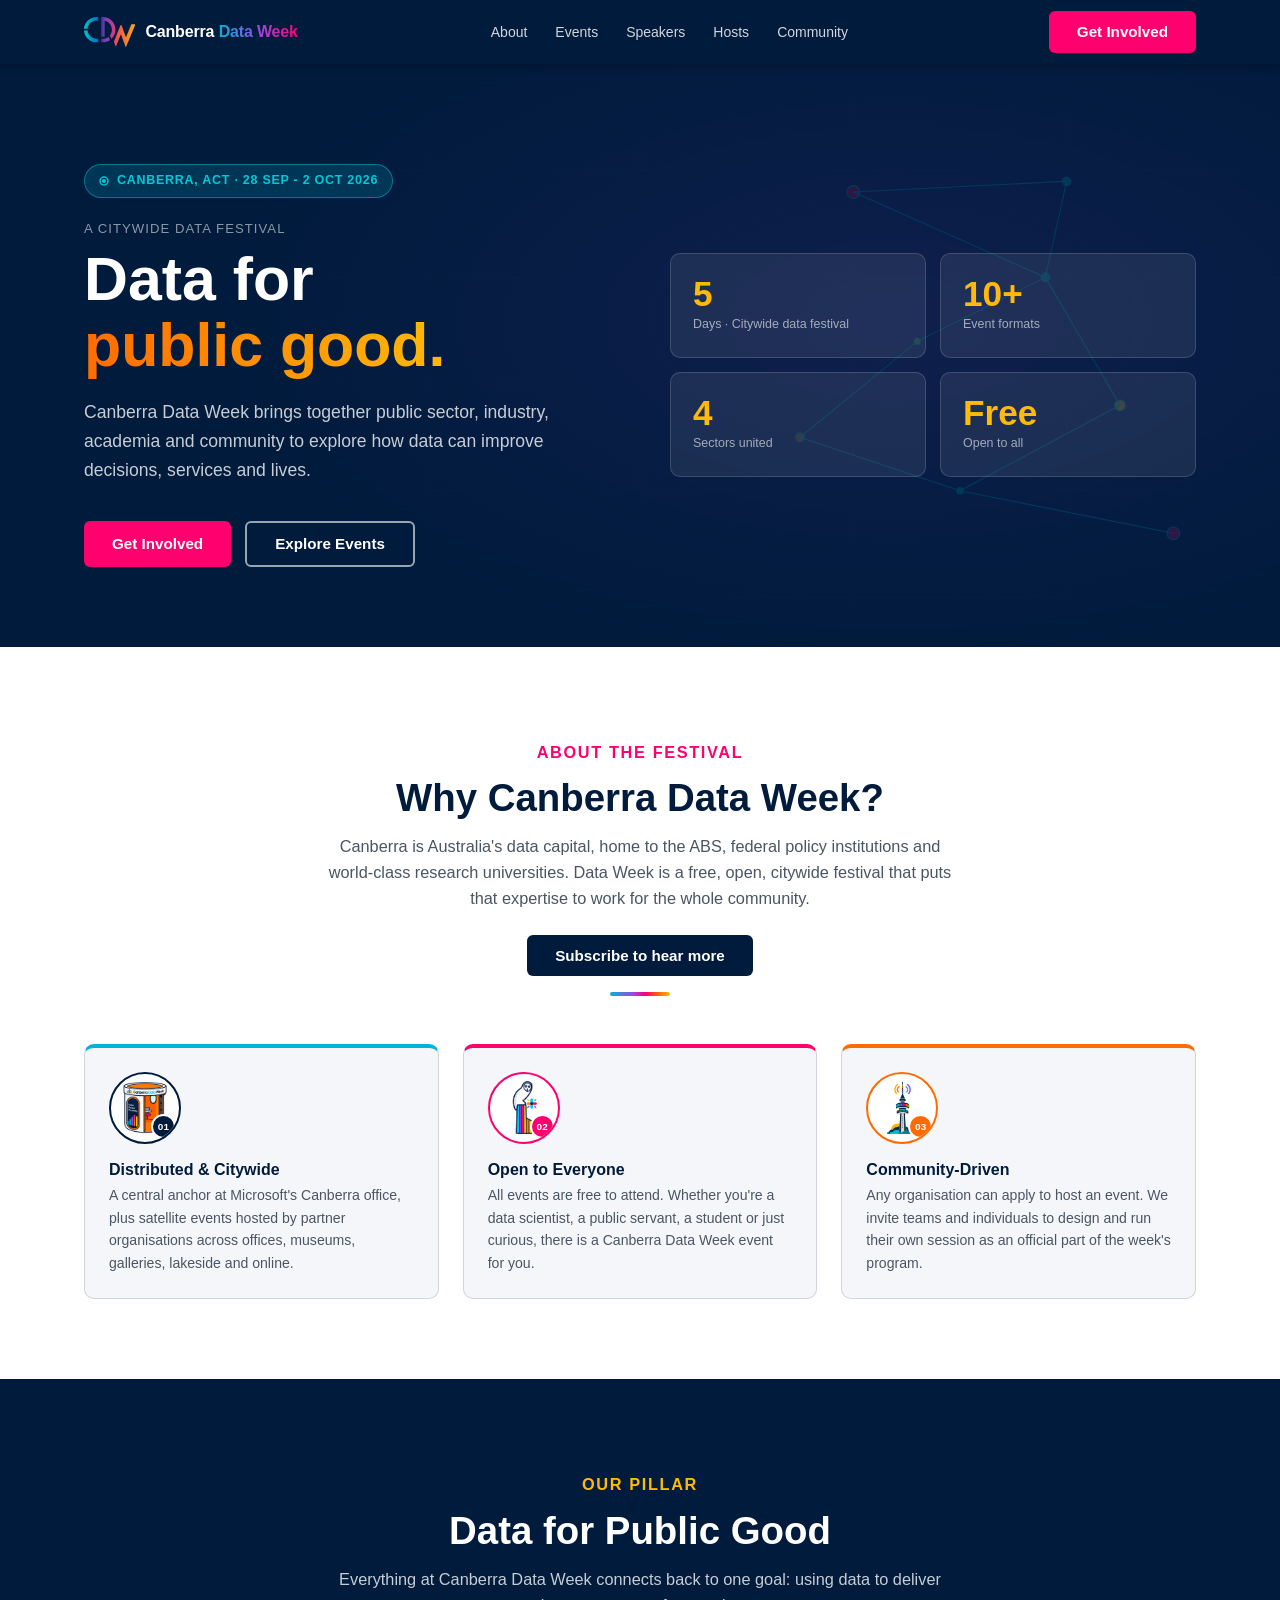
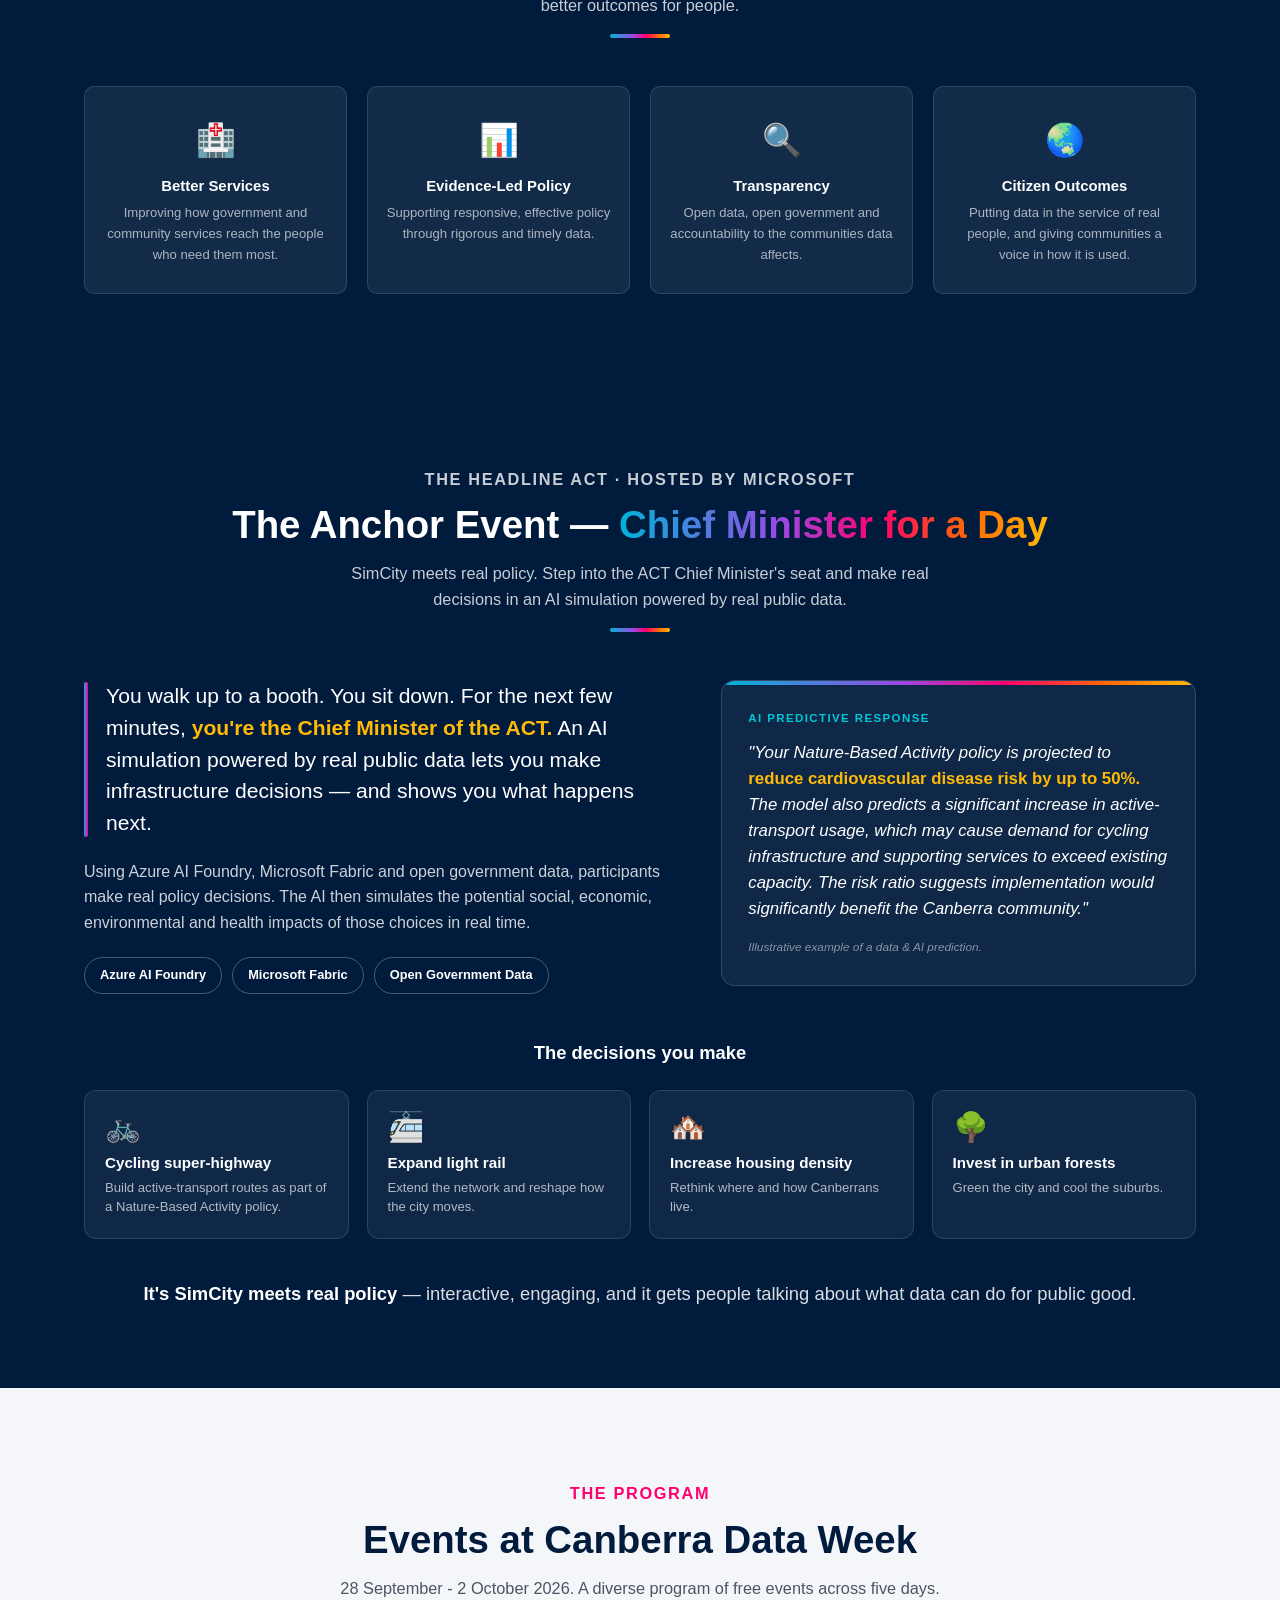
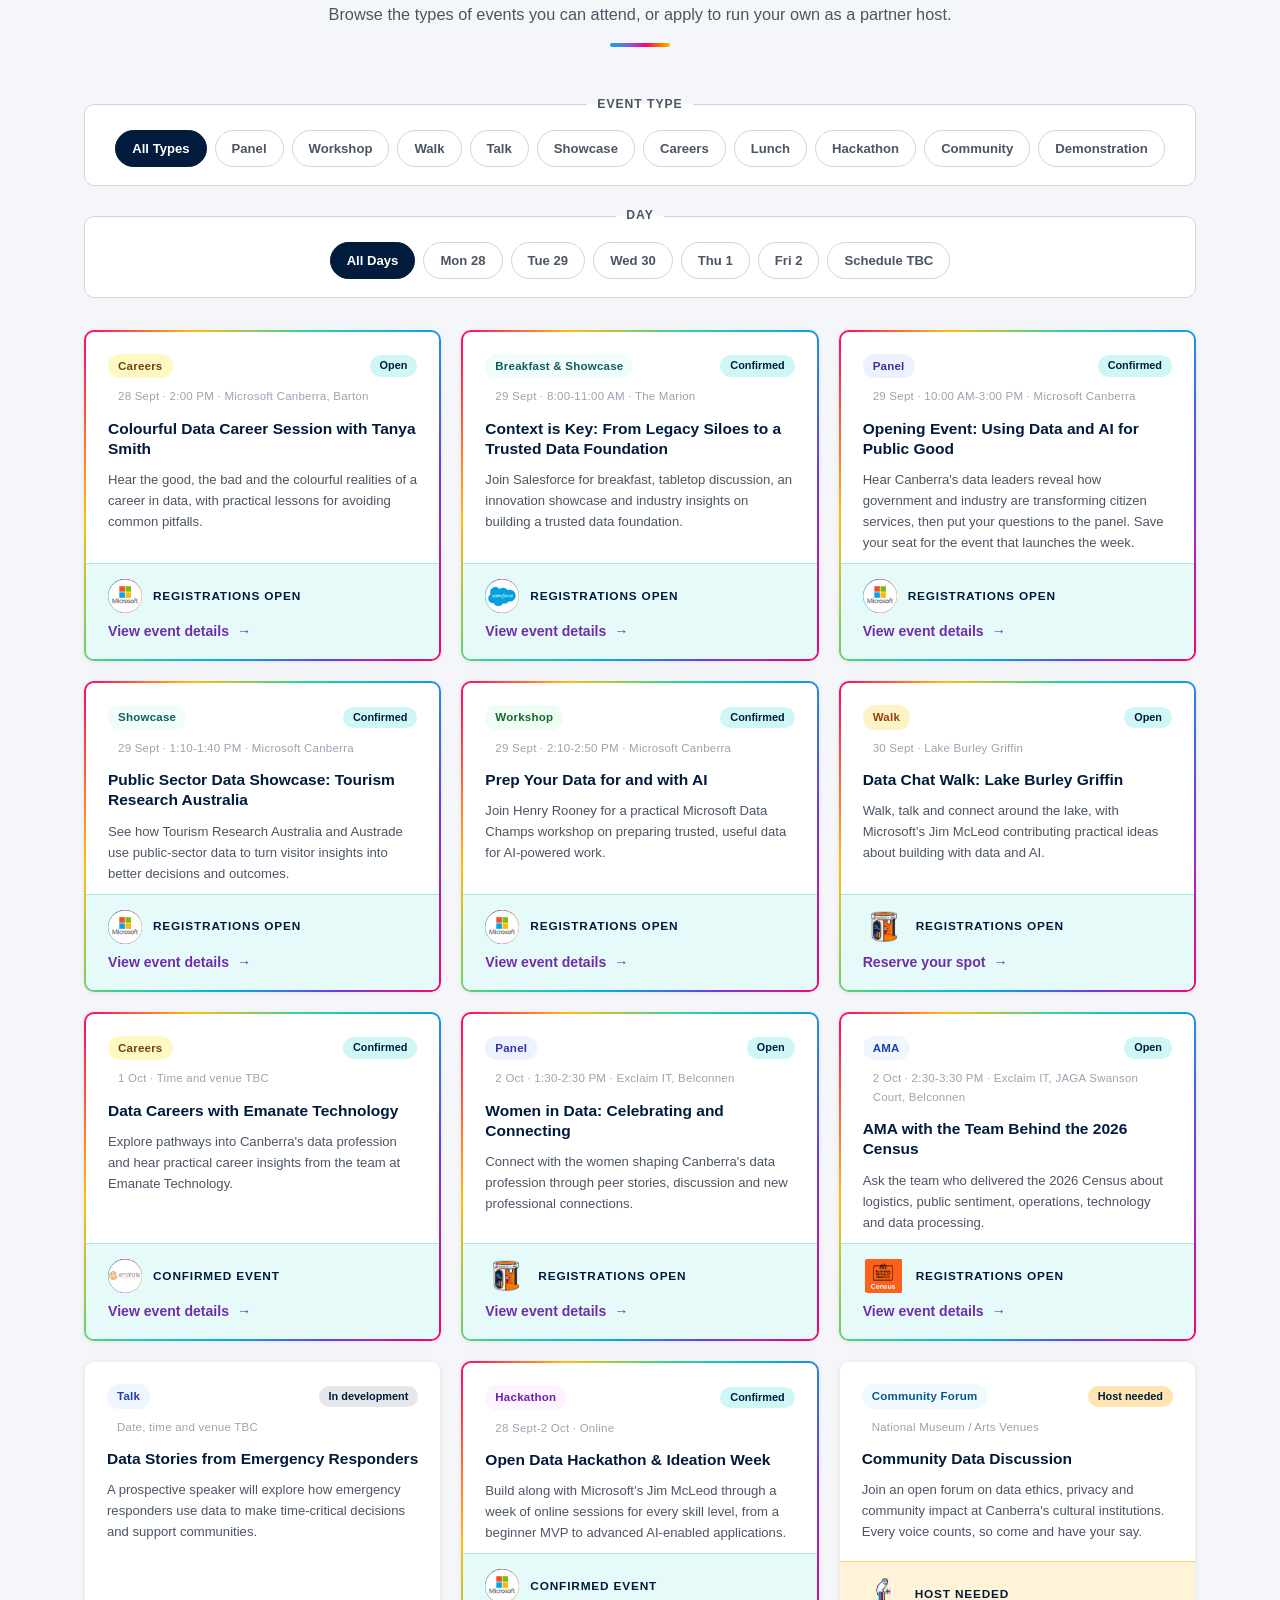
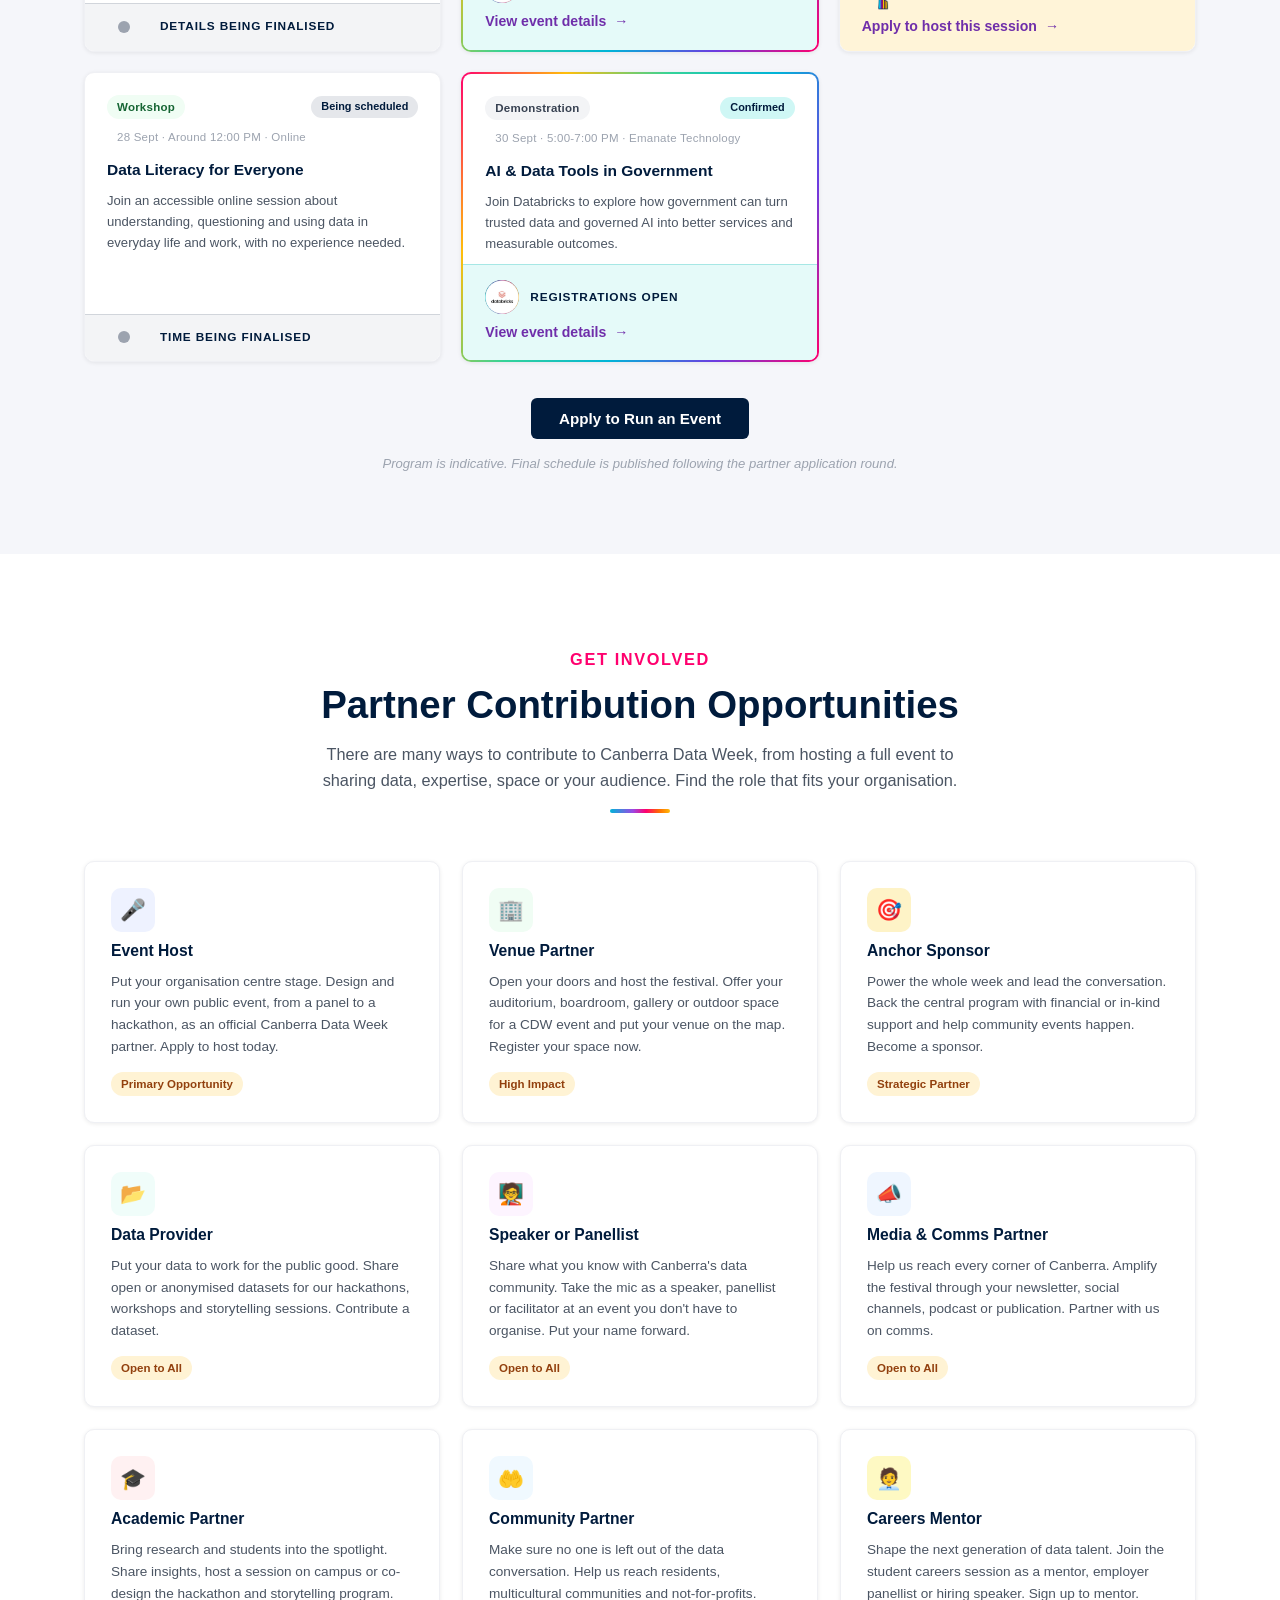
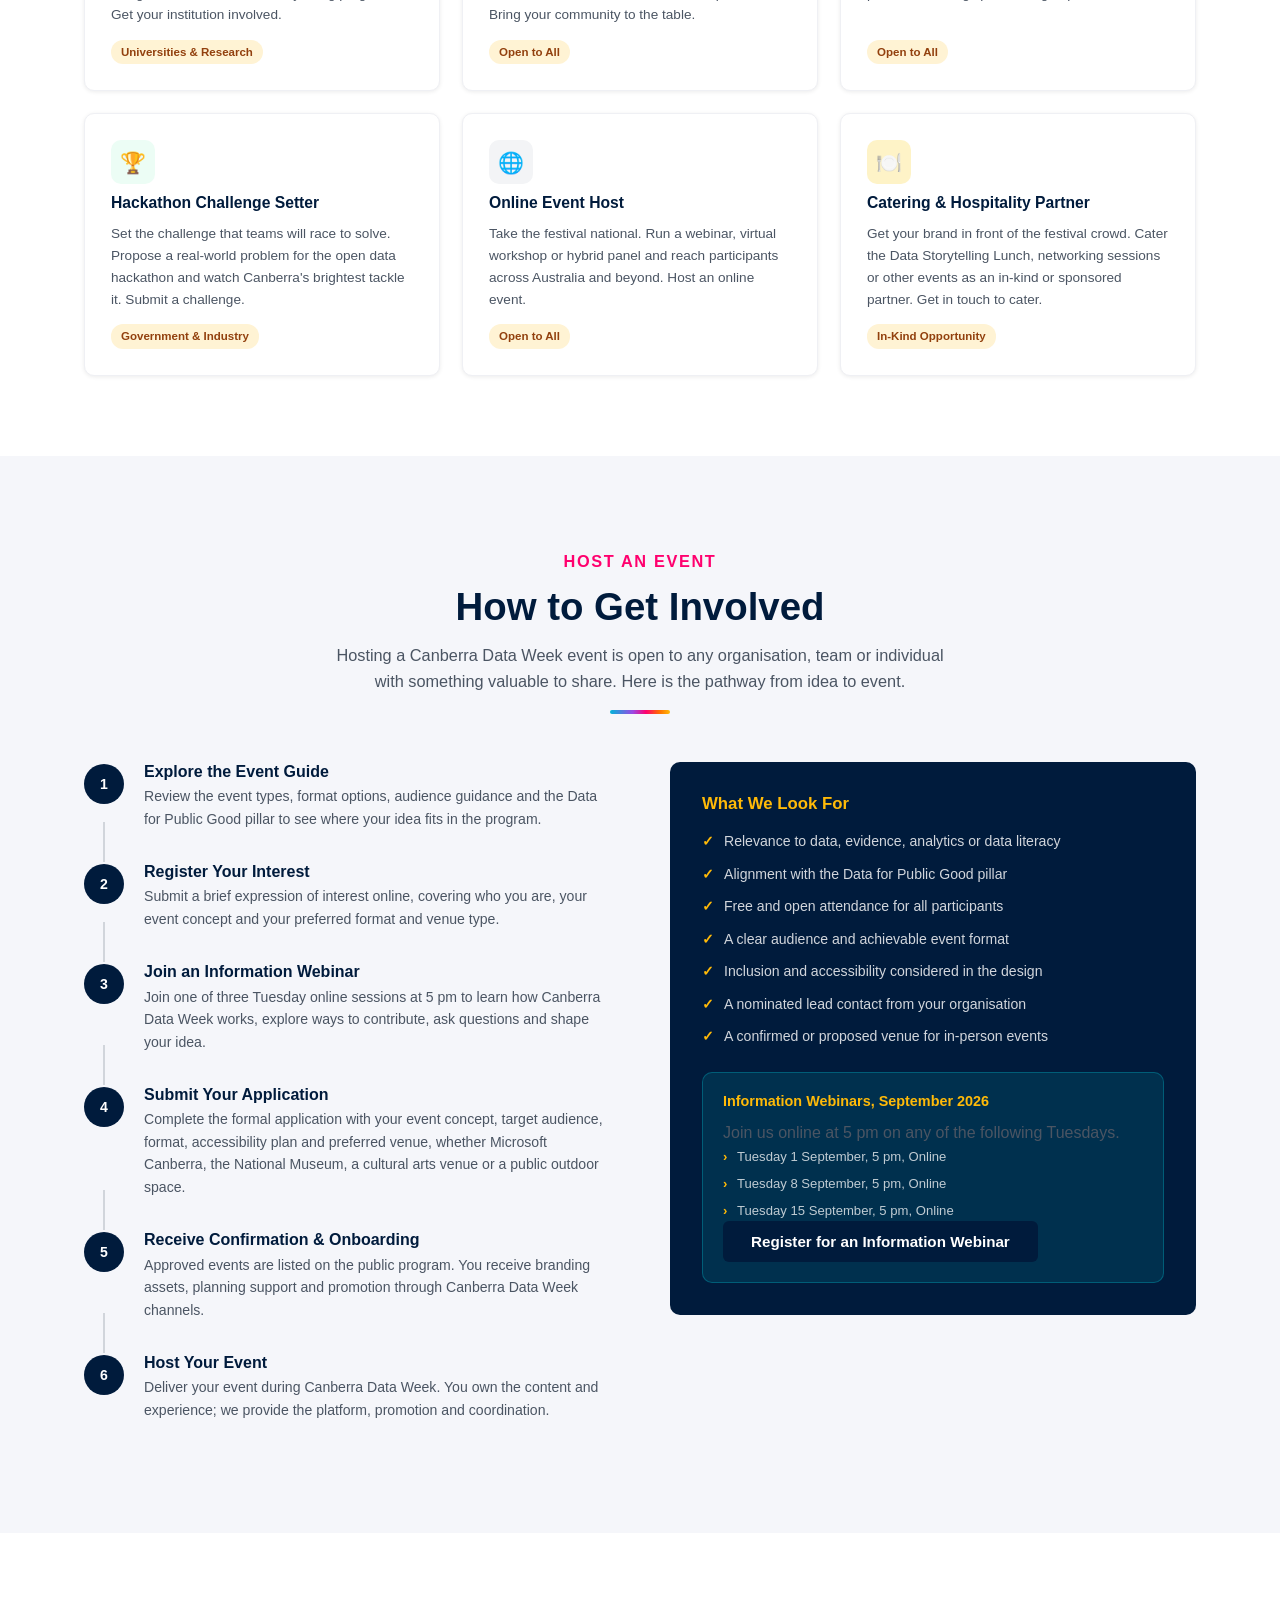
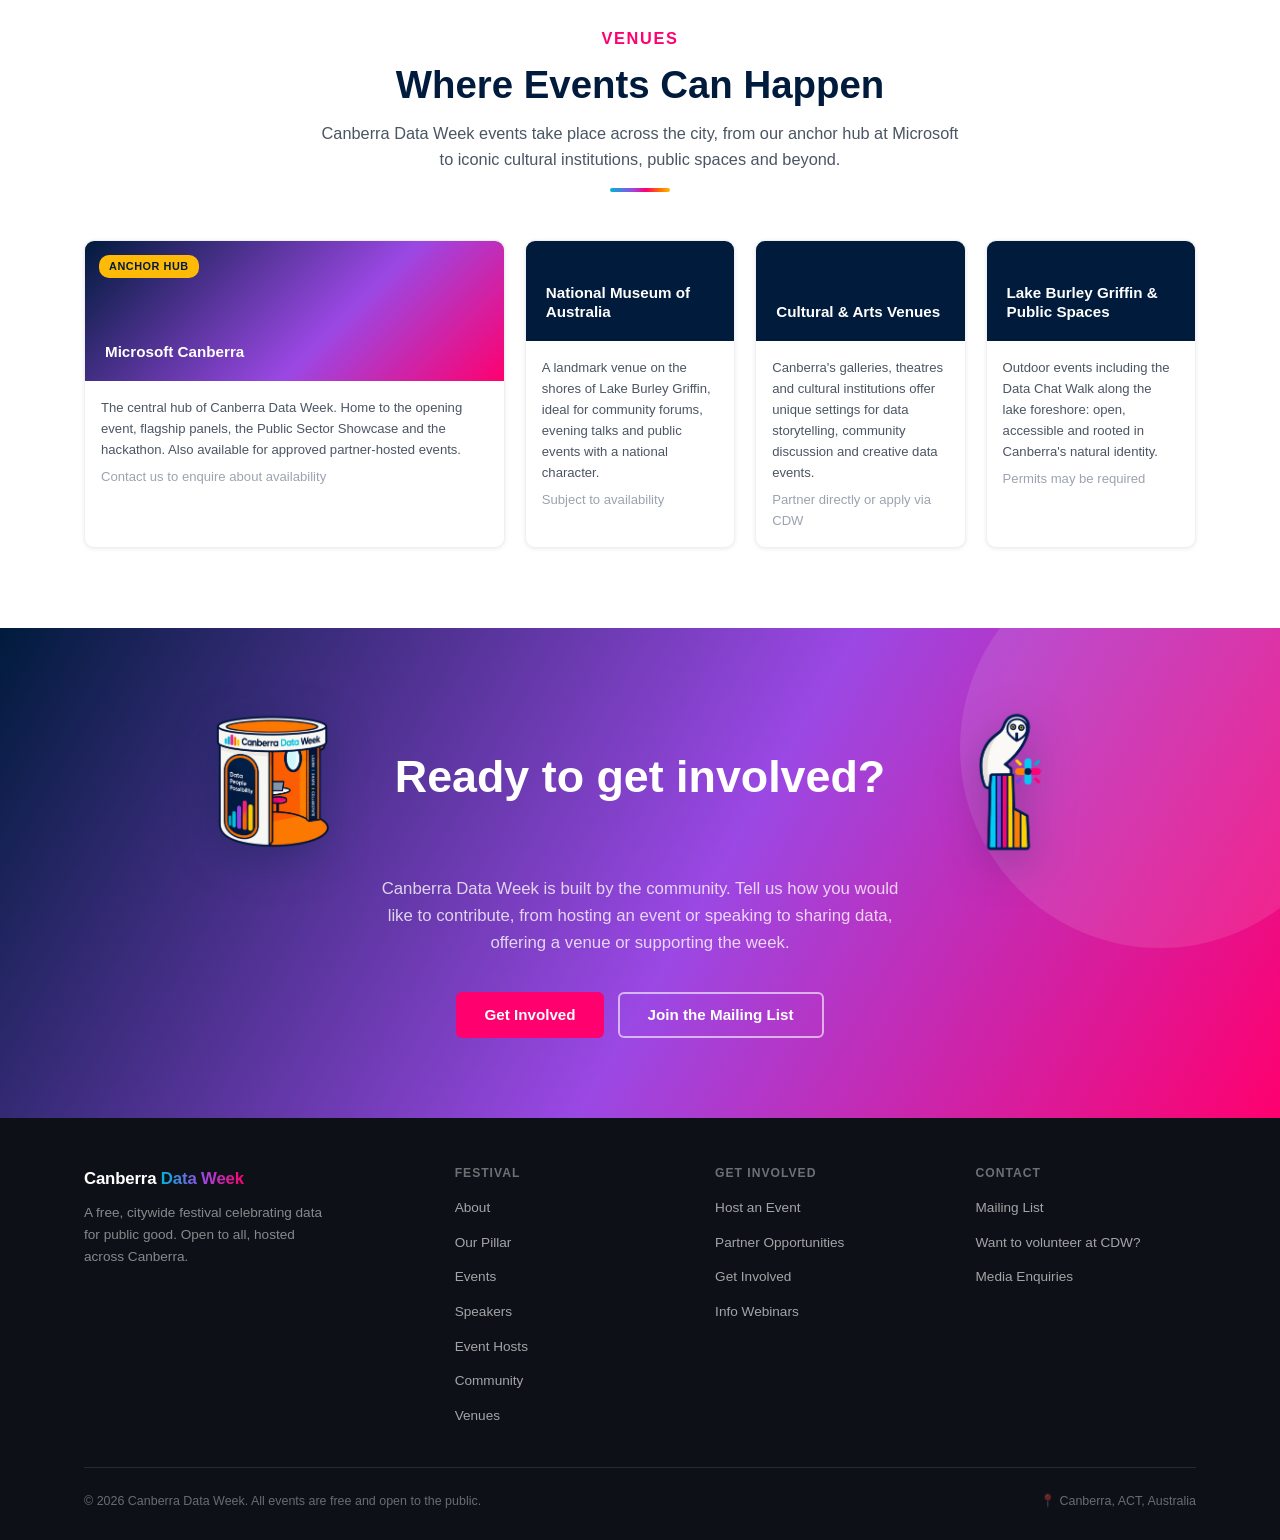
==== commit 2b11c3b0: "Add Databricks event registration Co-authored-by: Copilot App <223556219+Copilot@users.noreply.githu" ====
--- a/index.html
+++ b/index.html
@@ -1091,18 +1091,18 @@
         </div>
       </article>
 
-      <article class="event-card event-card--interactive" data-type="demo" data-day="tbc" role="button" tabindex="0" aria-haspopup="dialog" aria-controls="databricks-government-dialog" data-open-databricks-government>
+      <article class="event-card event-card--interactive" data-type="demo" data-day="wed" role="button" tabindex="0" aria-haspopup="dialog" aria-controls="databricks-government-dialog" data-open-databricks-government>
         <div class="event-card__meta">
           <span class="tag tag--demo">Demonstration</span>
           <span class="event-card__badge event-card__badge--confirmed">Confirmed</span>
-          <span class="tag tag--venue">Date and time TBC &middot; Emanate Technology, Braddon</span>
+          <span class="tag tag--venue">30 Sept &middot; 5:00-7:00 PM &middot; Emanate Technology</span>
         </div>
         <h3>AI &amp; Data Tools in Government</h3>
         <p>Join Databricks to explore how government can turn trusted data and governed AI into better services and measurable outcomes.</p>
         <div class="event-card__footer event-card__footer--confirmed">
           <div class="event-card__status-row">
             <img class="event-card__status-icon event-card__status-icon--asset event-card__status-icon--partner" src="assets/host-databricks.jpg" alt="">
-            <strong class="event-card__status-label">CONFIRMED EVENT</strong>
+            <strong class="event-card__status-label">REGISTRATIONS OPEN</strong>
           </div>
           <span class="event-card__action" aria-hidden="true">View event details <span class="event-card__action-arrow">&rarr;</span></span>
         </div>
@@ -1662,8 +1662,9 @@
   </div>
   <div class="event-dialog__body">
     <div class="event-dialog__details" aria-label="Event details">
-      <span><strong>Date and time to be confirmed</strong></span>
-      <span>Emanate Technology, Braddon</span>
+      <span><strong>Wednesday 30 September 2026</strong></span>
+      <span>5:00 PM - 7:00 PM</span>
+      <span>Emanate Technology, Braddon ACT, Australia</span>
       <span>Presented by Richard Jones, Calvin Hung and Fanpeng Kong</span>
     </div>
     <h3>About this event</h3>
@@ -1672,6 +1673,9 @@
       <p>The session will provide an overview of the Databricks Data and AI Platform, showcase demonstrations across analytics and AI, and share examples of the innovation shaping public-sector organisations today.</p>
       <p>Richard Jones, Calvin Hung and Fanpeng Kong from Databricks will discuss the journey from foundational data capabilities to advanced, governed AI and highlight how agencies can move promising ideas from experimentation into production.</p>
       <p>This session is designed for technology, data, digital and business leaders across government.</p>
+    </div>
+    <div class="event-dialog__actions">
+      <a class="btn btn--primary" href="https://events.humanitix.com/databricks-presentation-hosted-by-emanate-technology" target="_blank" rel="noopener noreferrer">Register for the Databricks event</a>
     </div>
   </div>
 </dialog>
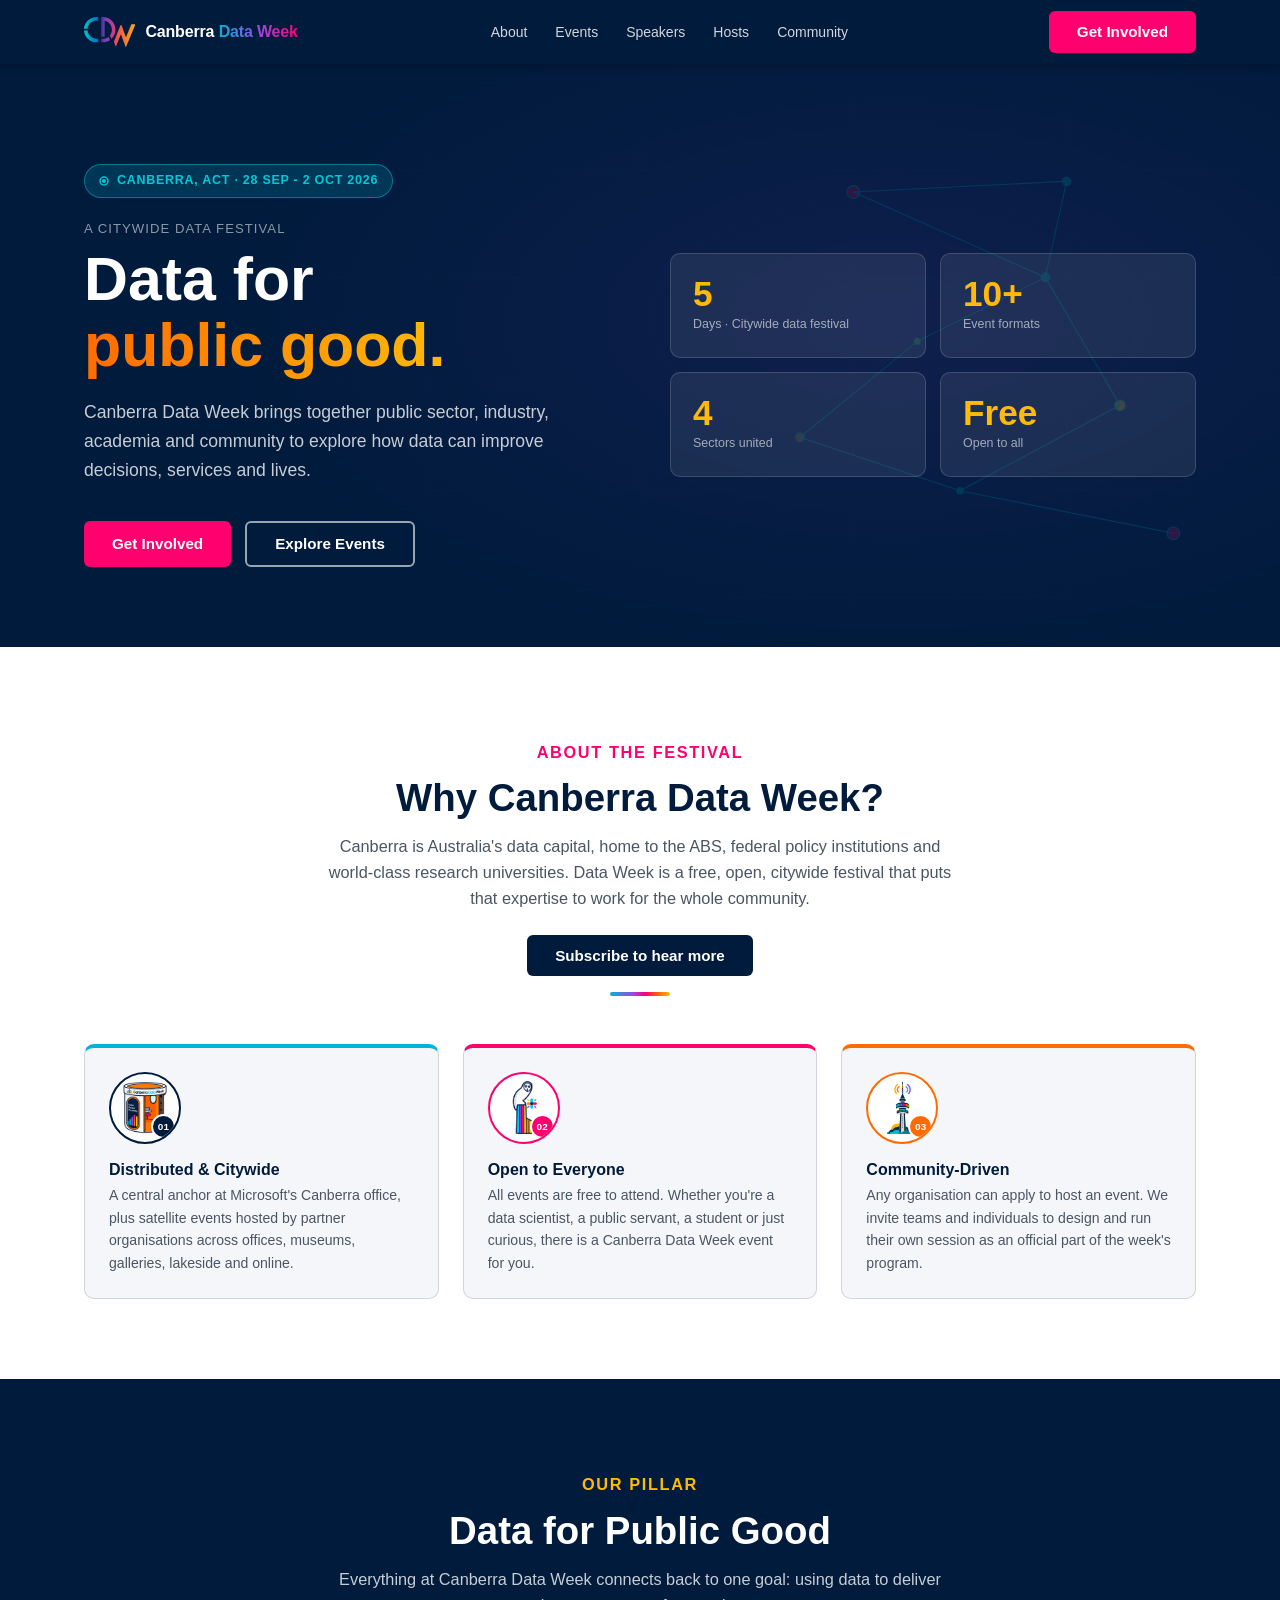
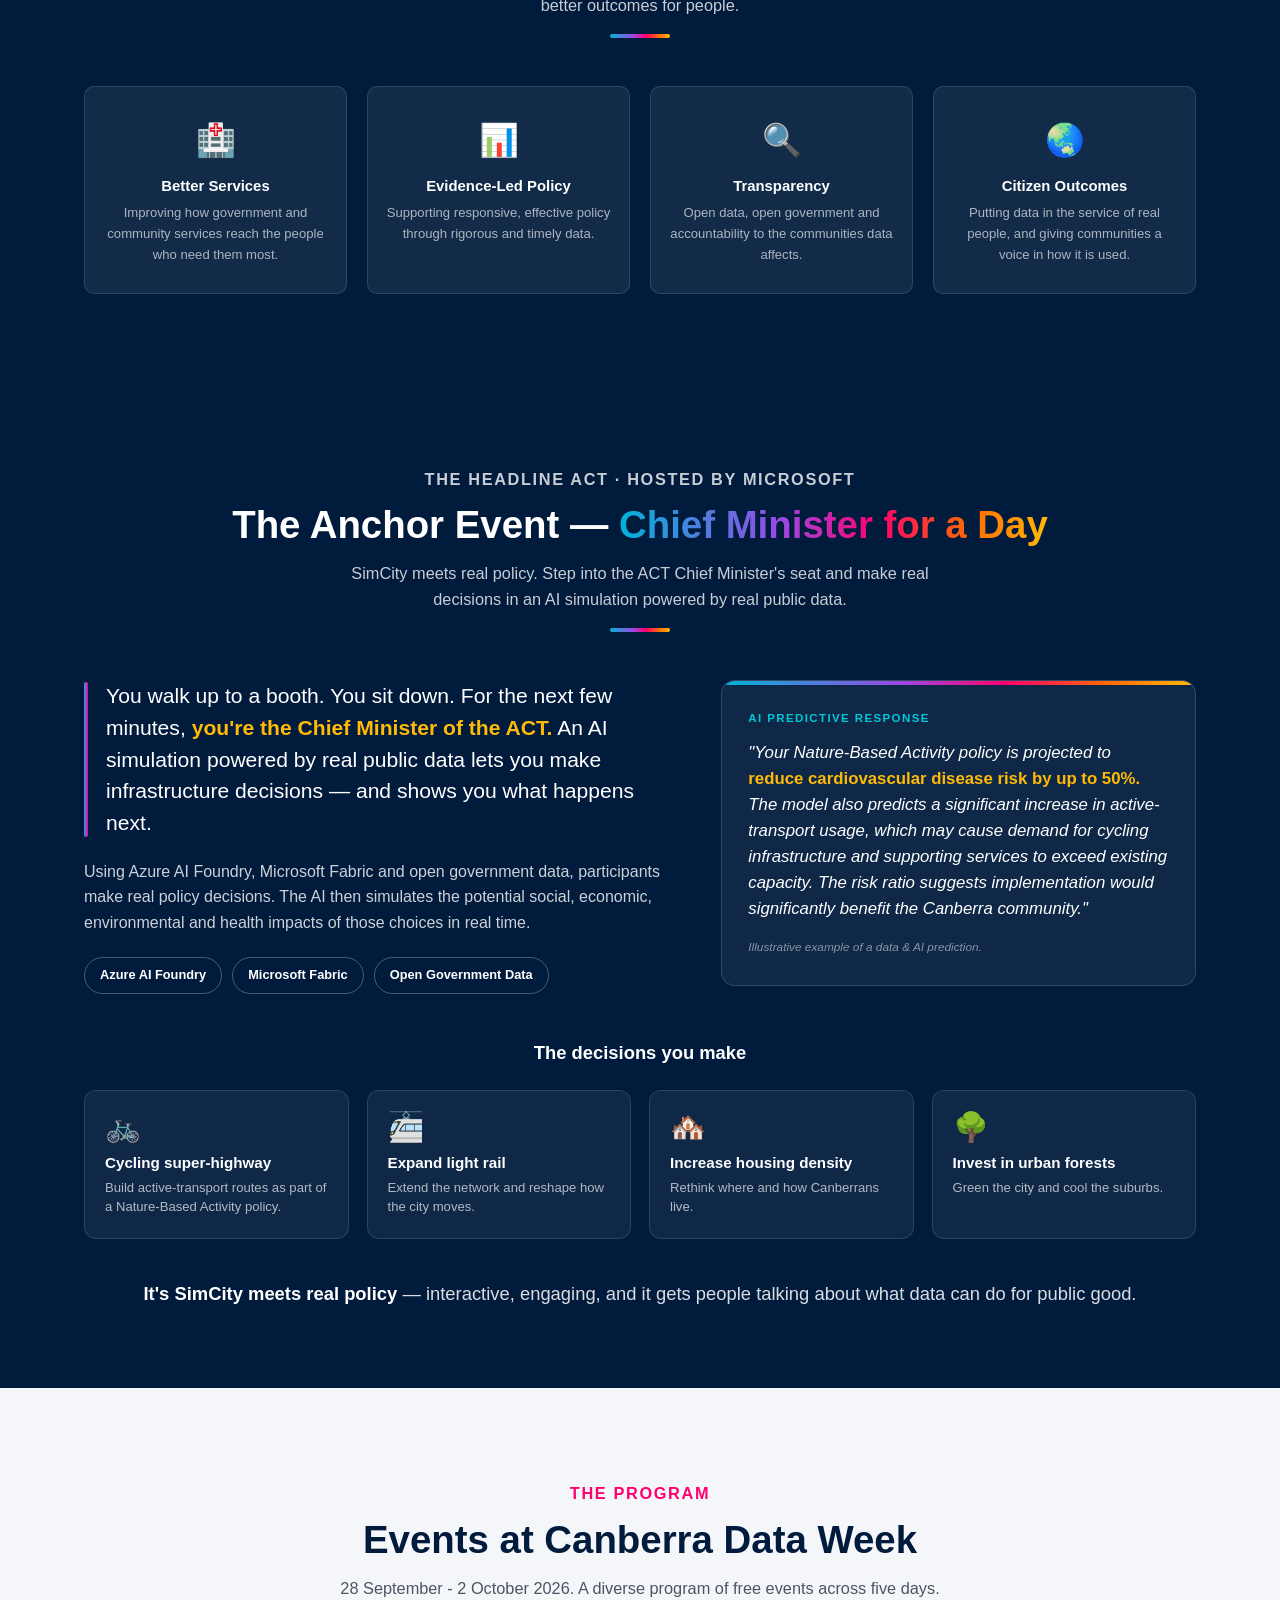
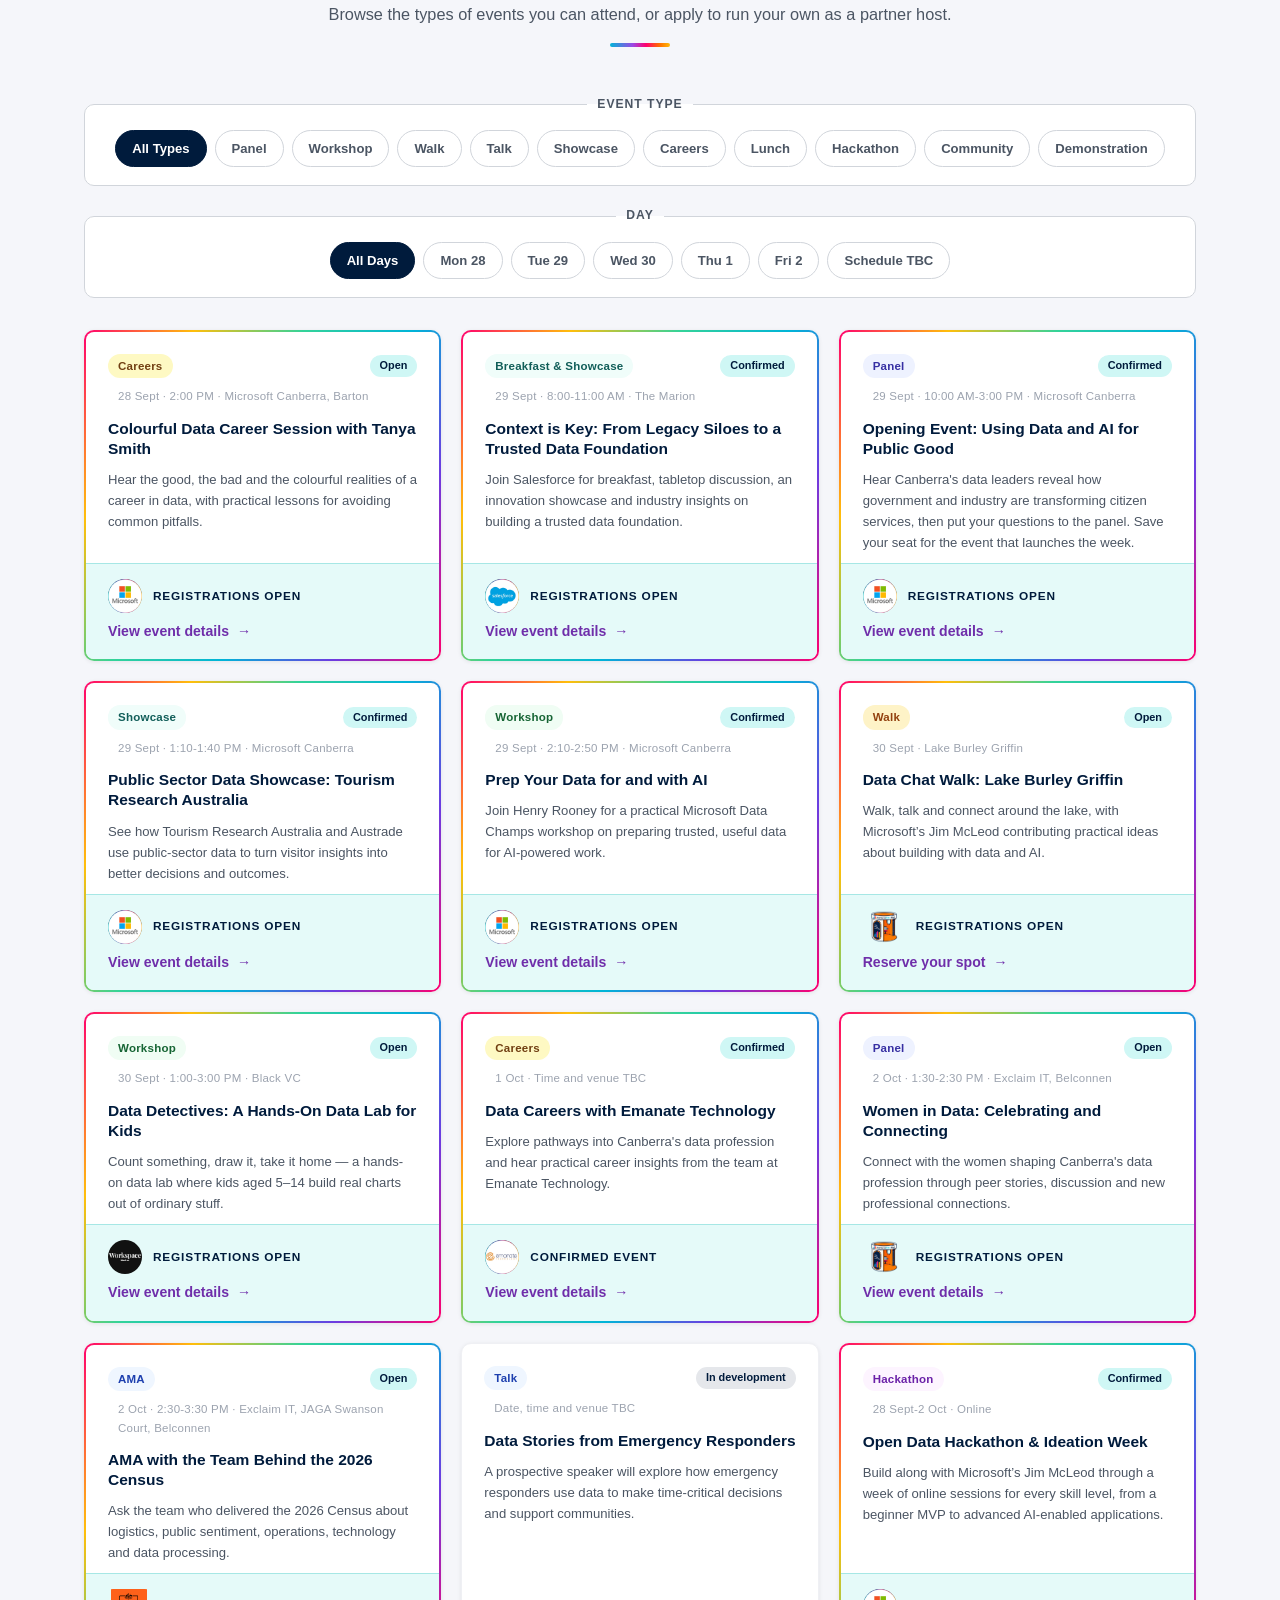
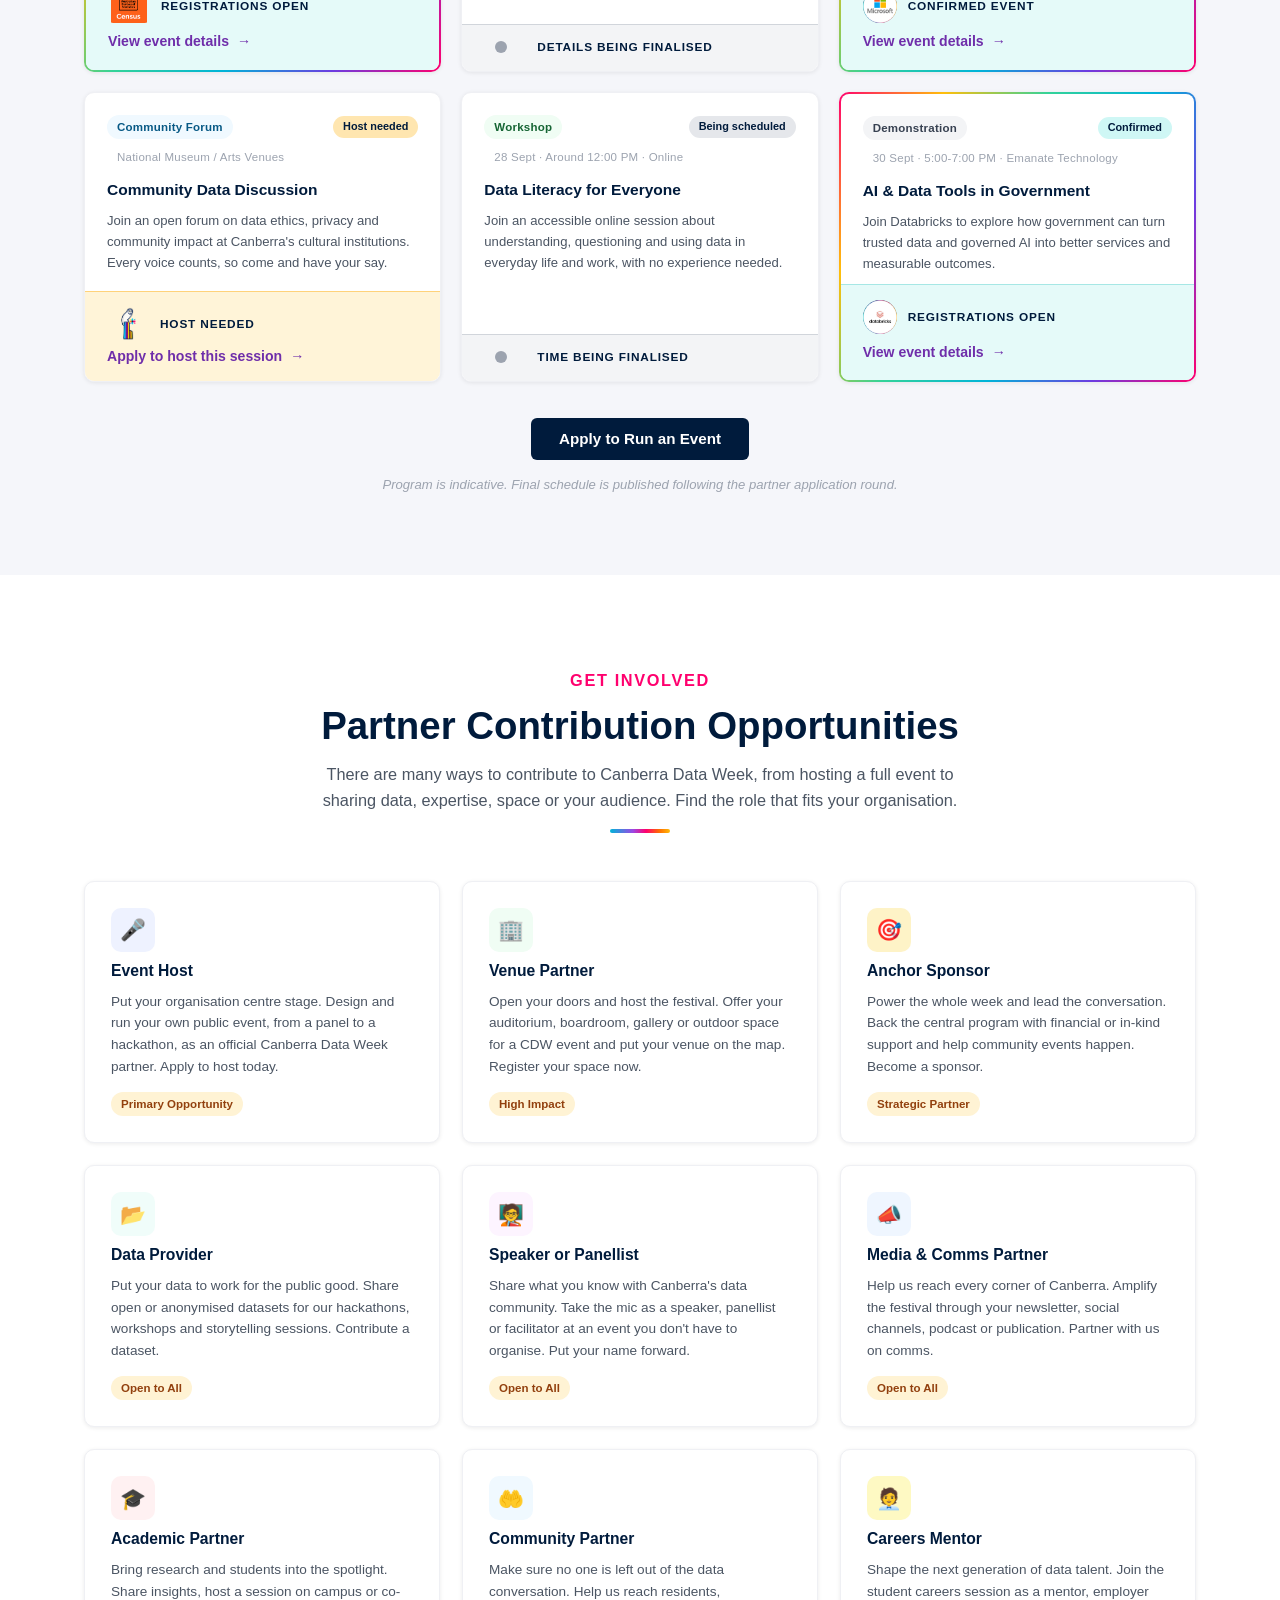
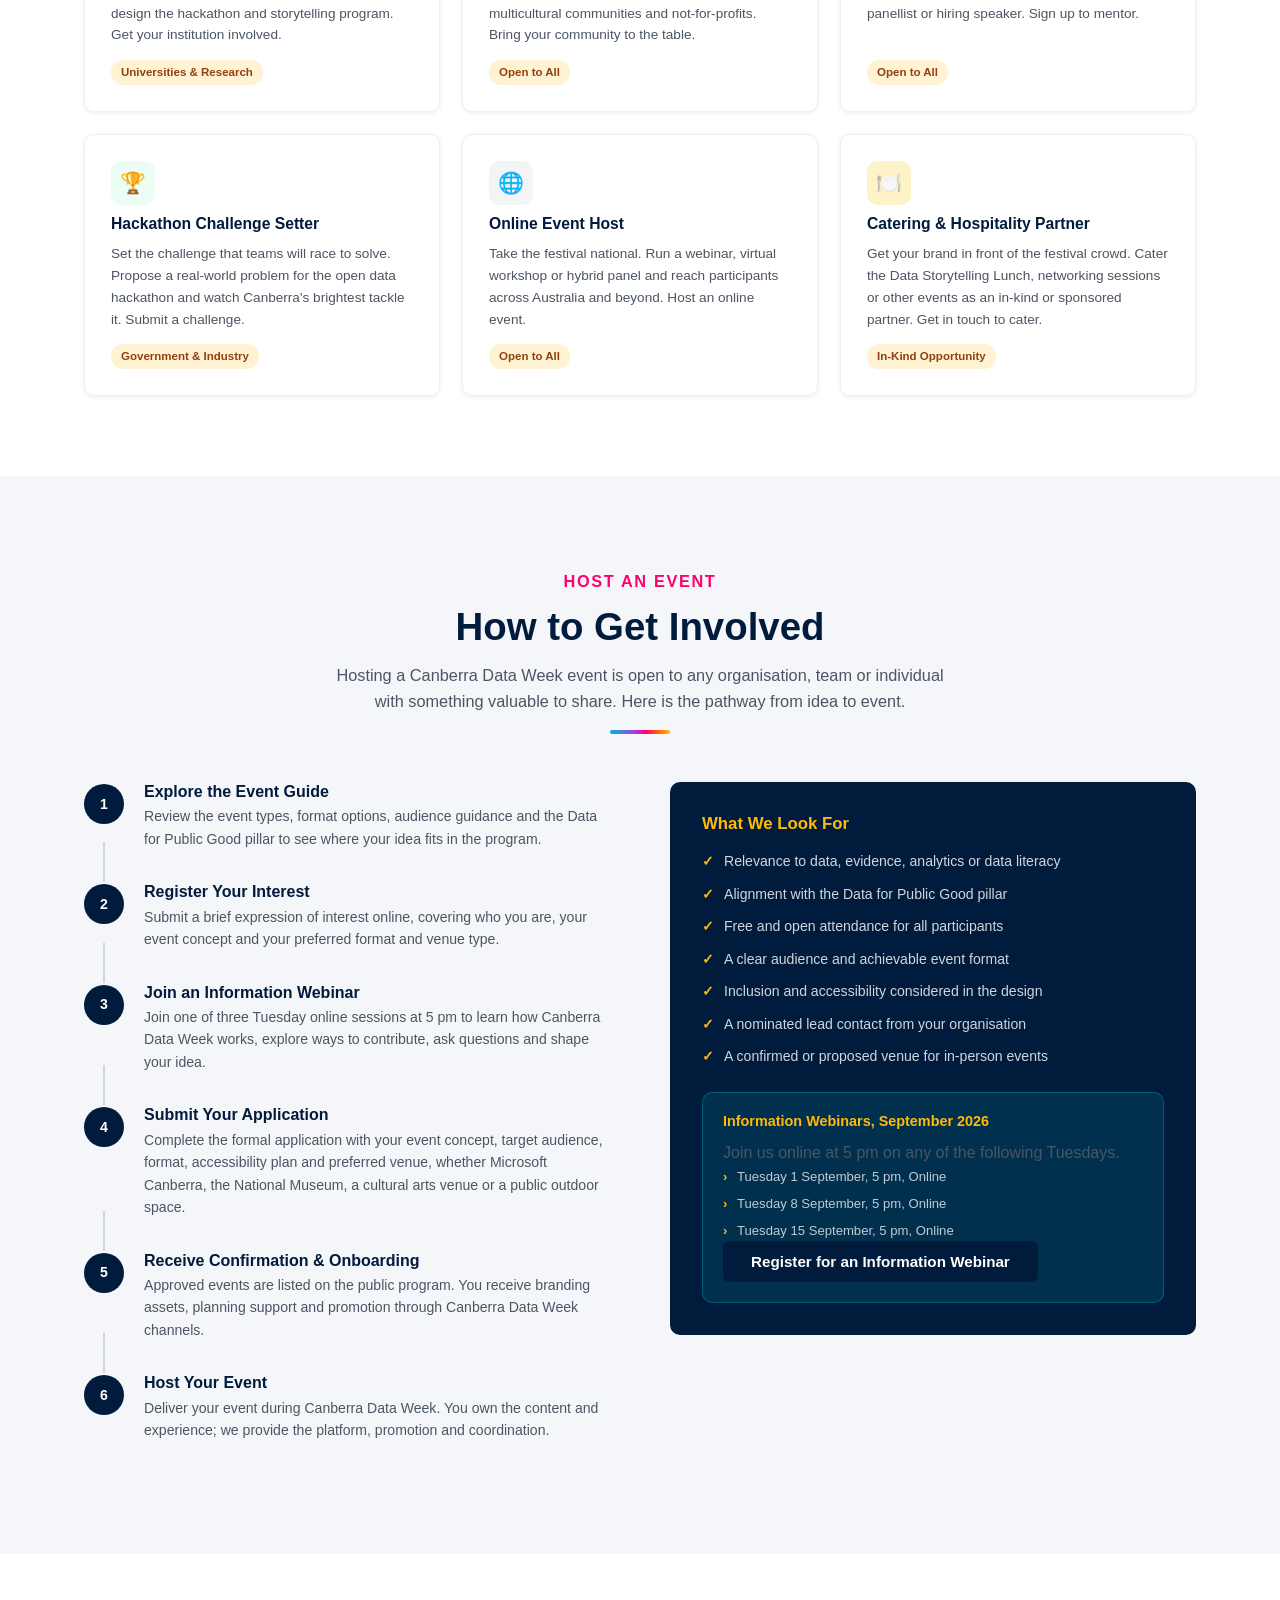
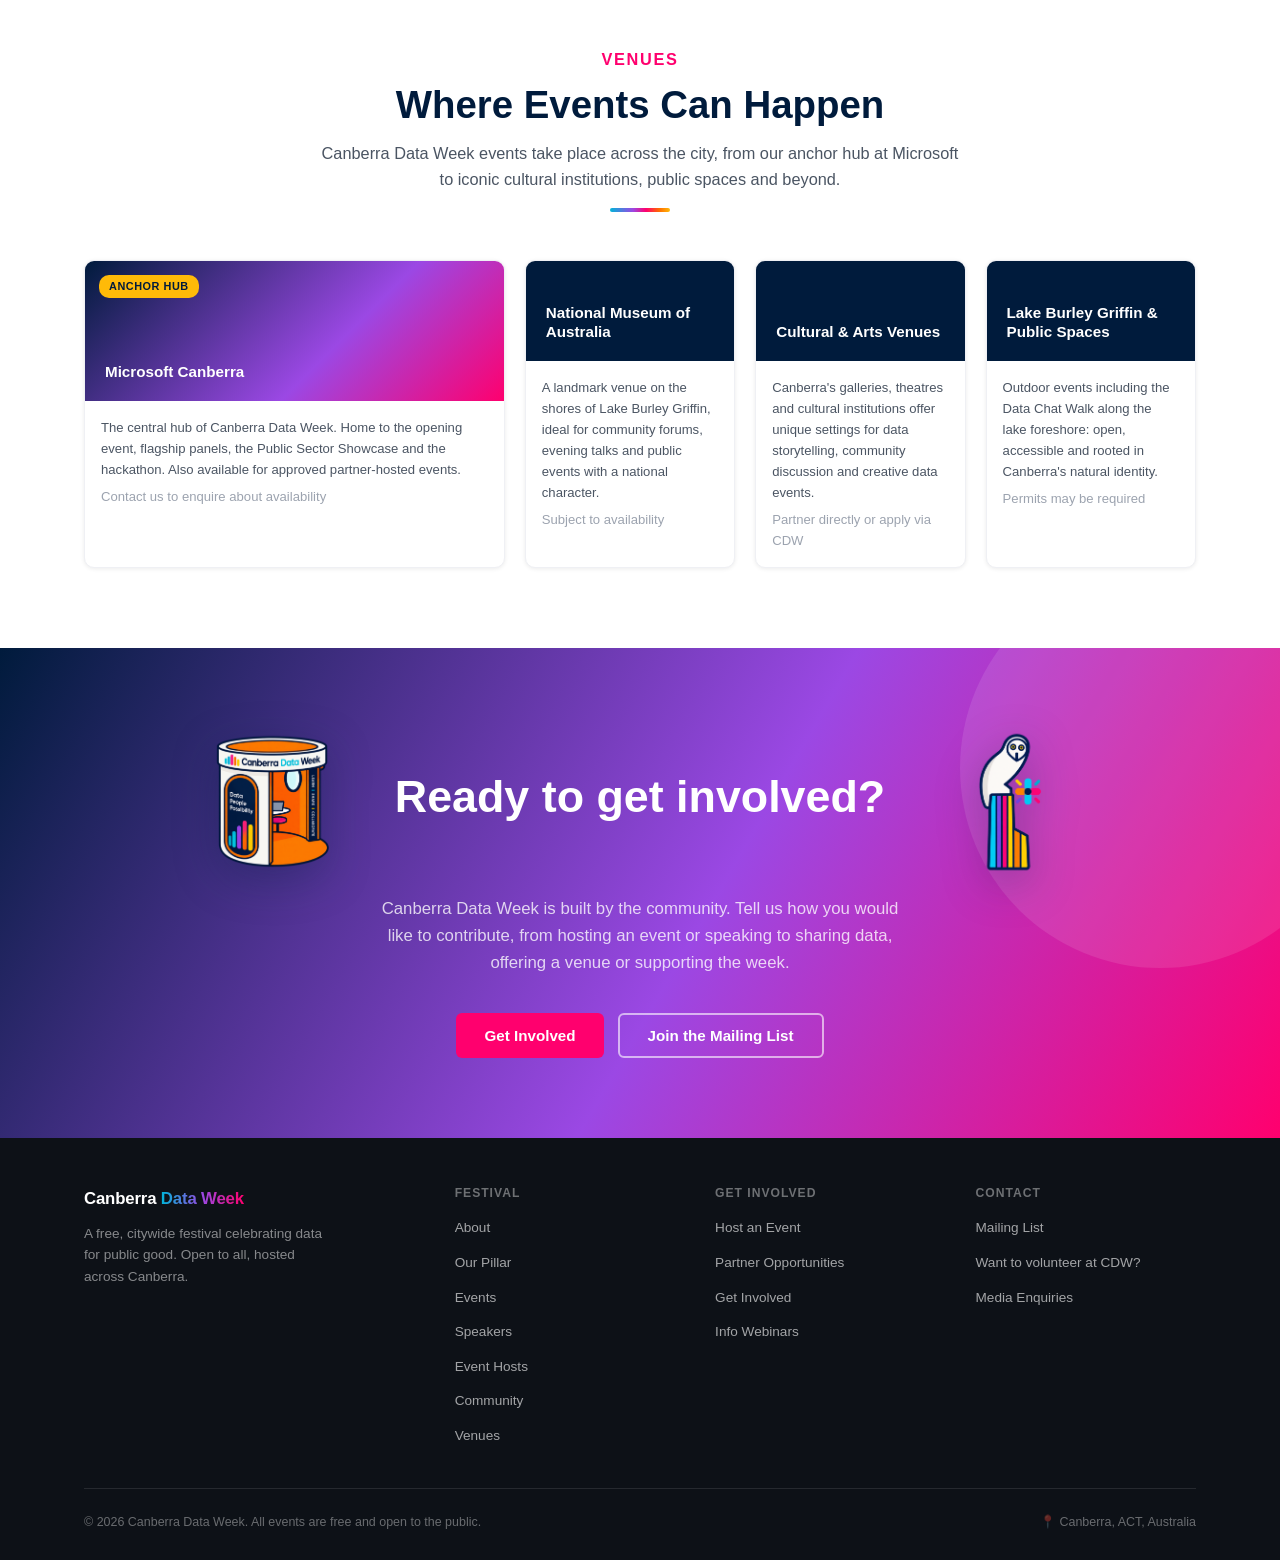
==== commit edeeedc4: "Add Data Detectives workshop Co-authored-by: Copilot App <223556219+Copilot@users.noreply.github.com" ====
--- a/index.html
+++ b/index.html
@@ -459,6 +459,17 @@
 .event-dialog__agenda-row { display: grid; grid-template-columns: 132px 1fr; gap: 18px; padding-block: 13px; border-block-end: 1px solid var(--grey-200); }
 .event-dialog__time { color: var(--cdw-magenta); font-size: .82rem; font-weight: 700; }
 .event-dialog__session { color: var(--text); font-size: .9rem; line-height: 1.45; }
+.event-dialog__feature-grid { display: grid; grid-template-columns: 1fr 1fr; gap: 14px; margin-block: 10px 26px; }
+.event-dialog__feature {
+  padding: 18px; border: 1px solid var(--grey-200); border-radius: 10px; background: var(--grey-50);
+}
+.event-dialog__feature-icon { display: block; margin-block-end: 8px; font-size: 1.45rem; line-height: 1; }
+.event-dialog__feature h4 { margin-block-end: 5px; color: var(--text); font-size: .9rem; }
+.event-dialog__feature p { color: var(--grey-600); font-size: .82rem; line-height: 1.45; }
+.event-dialog__public-good {
+  margin-block: 4px 26px; padding: 14px 16px; border-inline-start: 4px solid var(--cdw-teal);
+  background: rgba(0,200,214,.08); color: var(--text); font-size: .9rem; font-weight: 650;
+}
 .event-dialog__actions { display: flex; align-items: center; gap: 12px; flex-wrap: wrap; }
 .event-card--interactive { cursor: pointer; transition: transform .15s, box-shadow .15s, border-color .15s; }
 .event-card:has(.event-card__badge--confirmed) {
@@ -477,6 +488,7 @@
 .event-card--interactive:focus-visible .event-card__action-arrow { transform: translateX(4px); }
 @media (max-width: 600px) {
   .event-dialog__agenda-row { grid-template-columns: 1fr; gap: 4px; }
+  .event-dialog__feature-grid { grid-template-columns: 1fr; }
 }
 .crm-form { inline-size: 100%; padding: 0 30px 30px; }
 .crm-form * { box-sizing: border-box; }
@@ -974,6 +986,23 @@
         </div>
       </article>
 
+      <article class="event-card event-card--interactive" data-type="workshop" data-day="wed" role="button" tabindex="0" aria-haspopup="dialog" aria-controls="data-detectives-dialog" data-open-data-detectives>
+        <div class="event-card__meta">
+          <span class="tag tag--workshop">Workshop</span>
+          <span class="event-card__badge event-card__badge--confirmed">Open</span>
+          <span class="tag tag--venue">30 Sept &middot; 1:00-3:00 PM &middot; Black VC</span>
+        </div>
+        <h3>Data Detectives: A Hands-On Data Lab for Kids</h3>
+        <p>Count something, draw it, take it home &mdash; a hands-on data lab where kids aged 5&ndash;14 build real charts out of ordinary stuff.</p>
+        <div class="event-card__footer event-card__footer--confirmed">
+          <div class="event-card__status-row">
+            <img class="event-card__status-icon event-card__status-icon--asset event-card__status-icon--partner" src="assets/host-black-vc.png" alt="">
+            <strong class="event-card__status-label">REGISTRATIONS OPEN</strong>
+          </div>
+          <span class="event-card__action" aria-hidden="true">View event details <span class="event-card__action-arrow">&rarr;</span></span>
+        </div>
+      </article>
+
       <article class="event-card event-card--interactive" data-type="careers" data-day="thu" role="button" tabindex="0" aria-haspopup="dialog" aria-controls="careers-session-dialog" data-open-careers-session>
         <div class="event-card__meta">
           <span class="tag tag--careers">Careers</span>
@@ -1647,6 +1676,93 @@
     </div>
     <div class="event-dialog__actions">
       <a class="btn btn--primary" href="https://msevents.microsoft.com/event?id=1168084618" target="_blank" rel="noopener noreferrer">Register for the Microsoft event</a>
+    </div>
+  </div>
+</dialog>
+
+<!-- DATA DETECTIVES DETAILS -->
+<dialog class="mailing-dialog event-dialog" id="data-detectives-dialog" aria-labelledby="data-detectives-title">
+  <div class="mailing-dialog__header">
+    <p class="mailing-dialog__eyebrow">DATASANJ Analytics Consultancy &middot; Hosted by Workspace by Black VC</p>
+    <img class="event-dialog__logo event-dialog__logo--partner" src="assets/host-black-vc.png" alt="Workspace by Black VC">
+    <h2 id="data-detectives-title">Data Detectives: A Hands-On Data Lab for Kids</h2>
+    <p class="mailing-dialog__intro">Count something, draw it, take it home &mdash; a hands-on data lab where kids aged 5&ndash;14 build real charts out of ordinary stuff.</p>
+    <button class="mailing-dialog__close" type="button" aria-label="Close Data Detectives event details" data-close-data-detectives>&times;</button>
+  </div>
+  <div class="event-dialog__body">
+    <div class="event-dialog__details" aria-label="Event details">
+      <span><strong>Wednesday 30 September 2026</strong></span>
+      <span>1:00 PM - 3:00 PM</span>
+      <span><a href="https://www.linkedin.com/showcase/workspace-by-black-vc/" target="_blank" rel="noopener noreferrer">Black VC</a>, Level 3, 4 Mort Street, Canberra ACT 2601</span>
+      <span>Ages 5&ndash;14, with a parent or carer</span>
+      <span>Free</span>
+      <span>Presented by Zohal Zahir, Founder and Principal Consultant, DATASANJ Analytics Consultancy</span>
+      <span>Microsoft Certified: Power BI Data Analyst Associate; Fabric Analytics Engineer Associate</span>
+    </div>
+    <h3>About this event</h3>
+    <div class="event-dialog__description">
+      <p>Most children meet graphs as a page in a maths book. Here they meet them as a dig, a hunt, a card game and a packet of lollies &mdash; and they are halfway through making one before anyone has said the word &ldquo;chart&rdquo;.</p>
+      <p><strong>AGES 5&ndash;8:</strong> There is digging. There is treasure. And there is something sweet they are not allowed to eat until they have turned it into a chart.</p>
+      <p><strong>AGES 9&ndash;14:</strong> Their own name. A card game. Their own Saturday. Three things nobody would call data until you have drawn them &mdash; and one of them turns the same ten minutes of play into three completely different charts, then works out which picture answers which question. That is the trick behind every chart they will ever see in the news.</p>
+      <p>There is also a table for older kids, teenagers and parents, where you can walk a real job through a real data office and hunt for the mistakes hidden in a messy pile of numbers. Most of a data job, it turns out, is finding those.</p>
+      <p>No maths required, no experience needed, and nothing on a screen.</p>
+      <p>Ages 5&ndash;14 with a parent or carer. Free &mdash; book through the Canberra Data Week website.</p>
+    </div>
+    <h3>What the kids take home</h3>
+    <div class="event-dialog__feature-grid">
+      <div class="event-dialog__feature">
+        <span class="event-dialog__feature-icon" aria-hidden="true">📊</span>
+        <h4>Their own charts</h4>
+        <p>Every child leaves with finished charts they made with their own hands, out of things they counted themselves.</p>
+      </div>
+      <div class="event-dialog__feature">
+        <span class="event-dialog__feature-icon" aria-hidden="true">🛂</span>
+        <h4>A Data Detective passport</h4>
+        <p>Stamped three times as they work through the tables.</p>
+      </div>
+      <div class="event-dialog__feature">
+        <span class="event-dialog__feature-icon" aria-hidden="true">🏅</span>
+        <h4>A certificate with their name on it</h4>
+        <p>Earned after three completed activities.</p>
+      </div>
+      <div class="event-dialog__feature">
+        <span class="event-dialog__feature-icon" aria-hidden="true">🏠</span>
+        <h4>A free pack of things to count at home all week</h4>
+        <p>To keep the counting going after the session.</p>
+      </div>
+    </div>
+    <h3>What parents and carers get</h3>
+    <div class="event-dialog__feature-grid">
+      <div class="event-dialog__feature">
+        <span class="event-dialog__feature-icon" aria-hidden="true">🙌</span>
+        <h4>Nothing to prepare and nothing to know</h4>
+        <p>You do not need to be good at maths to help. The two most useful things you can say are &ldquo;which one is winning?&rdquo; and &ldquo;how can you tell?&rdquo;</p>
+      </div>
+      <div class="event-dialog__feature">
+        <span class="event-dialog__feature-icon" aria-hidden="true">👀</span>
+        <h4>A front-row seat</h4>
+        <p>While your child works something out slowly, which is where the learning actually happens.</p>
+      </div>
+      <div class="event-dialog__feature">
+        <span class="event-dialog__feature-icon" aria-hidden="true">🧠</span>
+        <h4>A grown-up table of your own</h4>
+        <p>Where you can walk a real data job through a real data office and hunt for the mistakes hidden in a messy pile of numbers.</p>
+      </div>
+      <div class="event-dialog__feature">
+        <span class="event-dialog__feature-icon" aria-hidden="true">🗓️</span>
+        <h4>Two hours</h4>
+        <p>Drop into a set-up table and start &mdash; every table is ready to go, so there is no waiting for a session to begin.</p>
+      </div>
+    </div>
+    <h3>Access and practical information</h3>
+    <div class="event-dialog__description">
+      <p>Lift access is available to Level 3. Prams are welcome. Children stay with their adult throughout.</p>
+      <p>Activities include Skittles and dry rice. The event is nut-free, and a non-food alternative is always available.</p>
+      <p><strong>Contact:</strong> Zohal Zahir &middot; <a href="mailto:d_zohal@datasanj.com">d_zohal@datasanj.com</a> &middot; <a href="tel:+61435916536">0435 916 536</a></p>
+    </div>
+    <p class="event-dialog__public-good">Data literacy for the next generation &mdash; Data for Public Good, starting early.</p>
+    <div class="event-dialog__actions">
+      <a class="btn btn--primary" href="https://www.trybooking.com/DQGLC" target="_blank" rel="noopener noreferrer">Register for Data Detectives</a>
     </div>
   </div>
 </dialog>
@@ -1999,6 +2115,7 @@
 setupEventDialog('microsoft-event', 'microsoft-event-dialog');
 setupEventDialog('public-sector-showcase', 'public-sector-showcase-dialog');
 setupEventDialog('data-skills-workshop', 'data-skills-workshop-dialog');
+setupEventDialog('data-detectives', 'data-detectives-dialog');
 setupEventDialog('databricks-government', 'databricks-government-dialog');
 setupEventDialog('data-walk', 'data-walk-dialog');
 setupEventDialog('open-data-hackathon', 'open-data-hackathon-dialog');
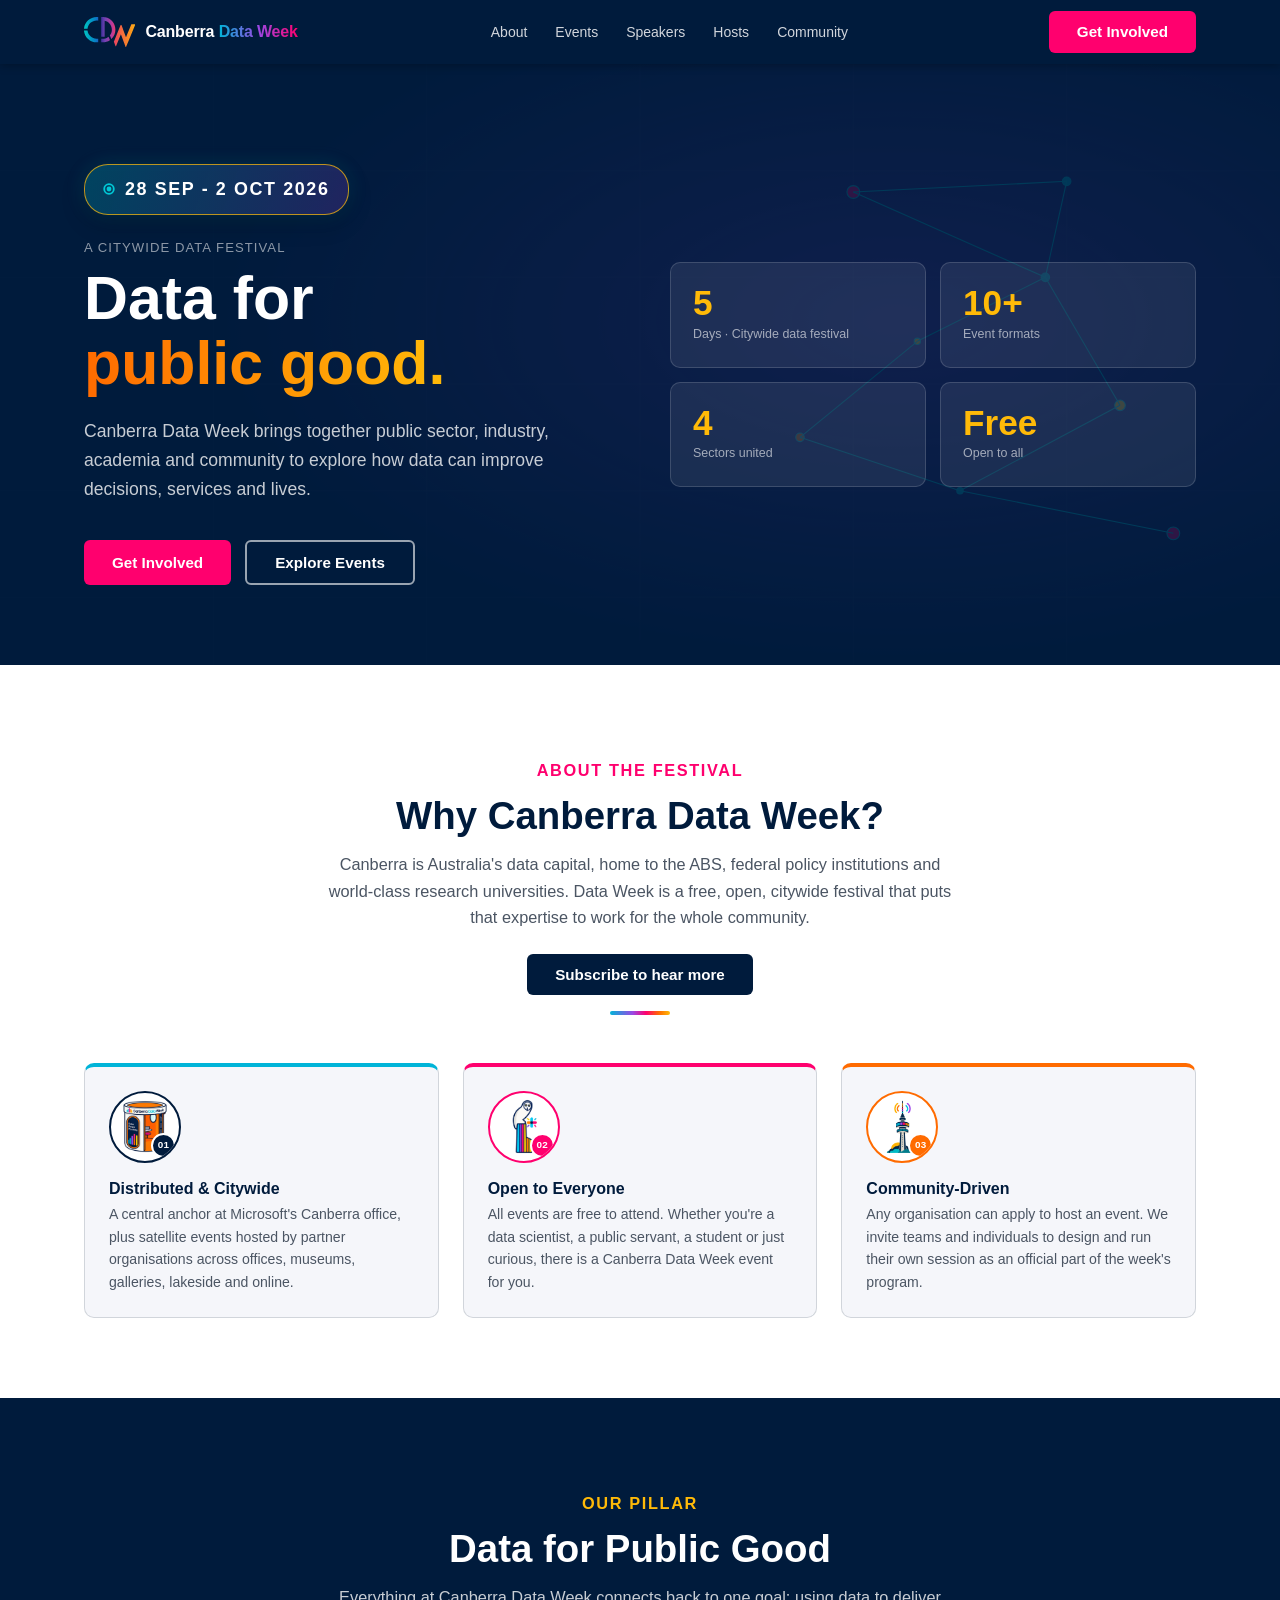
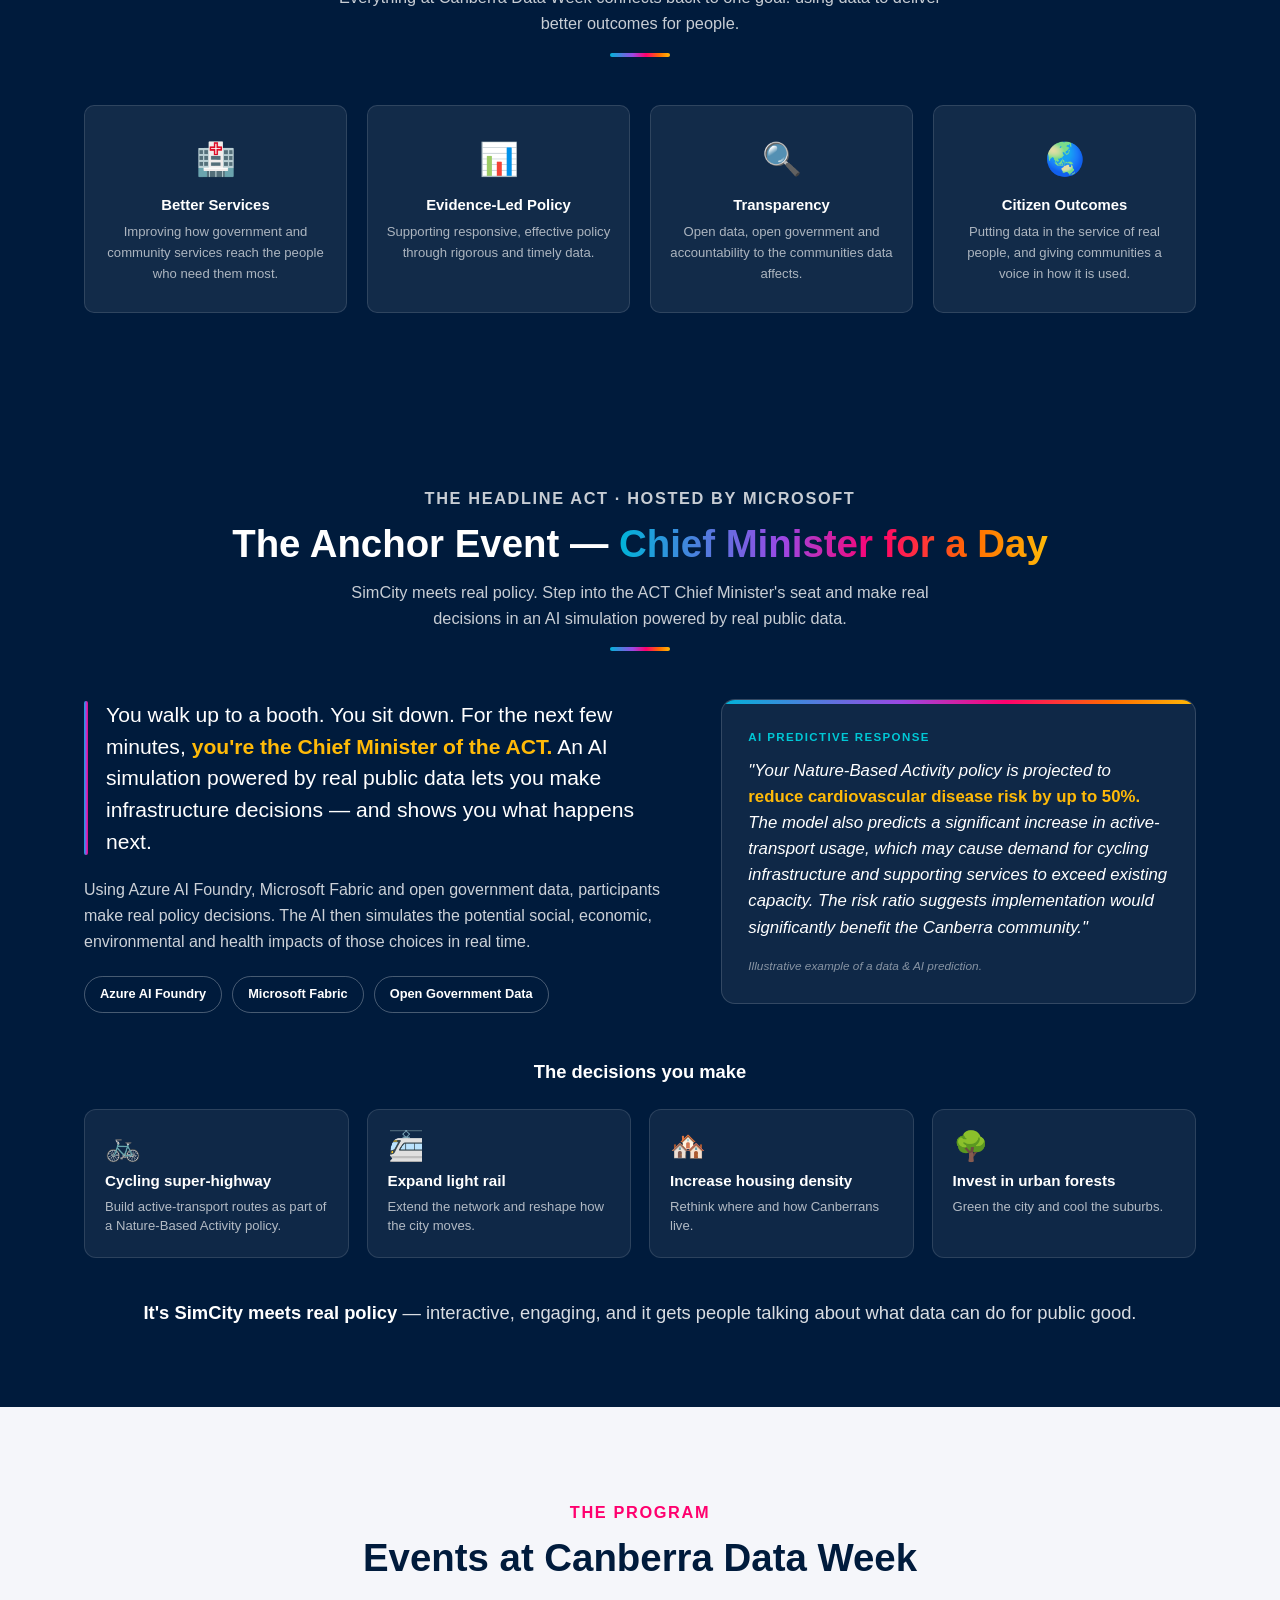
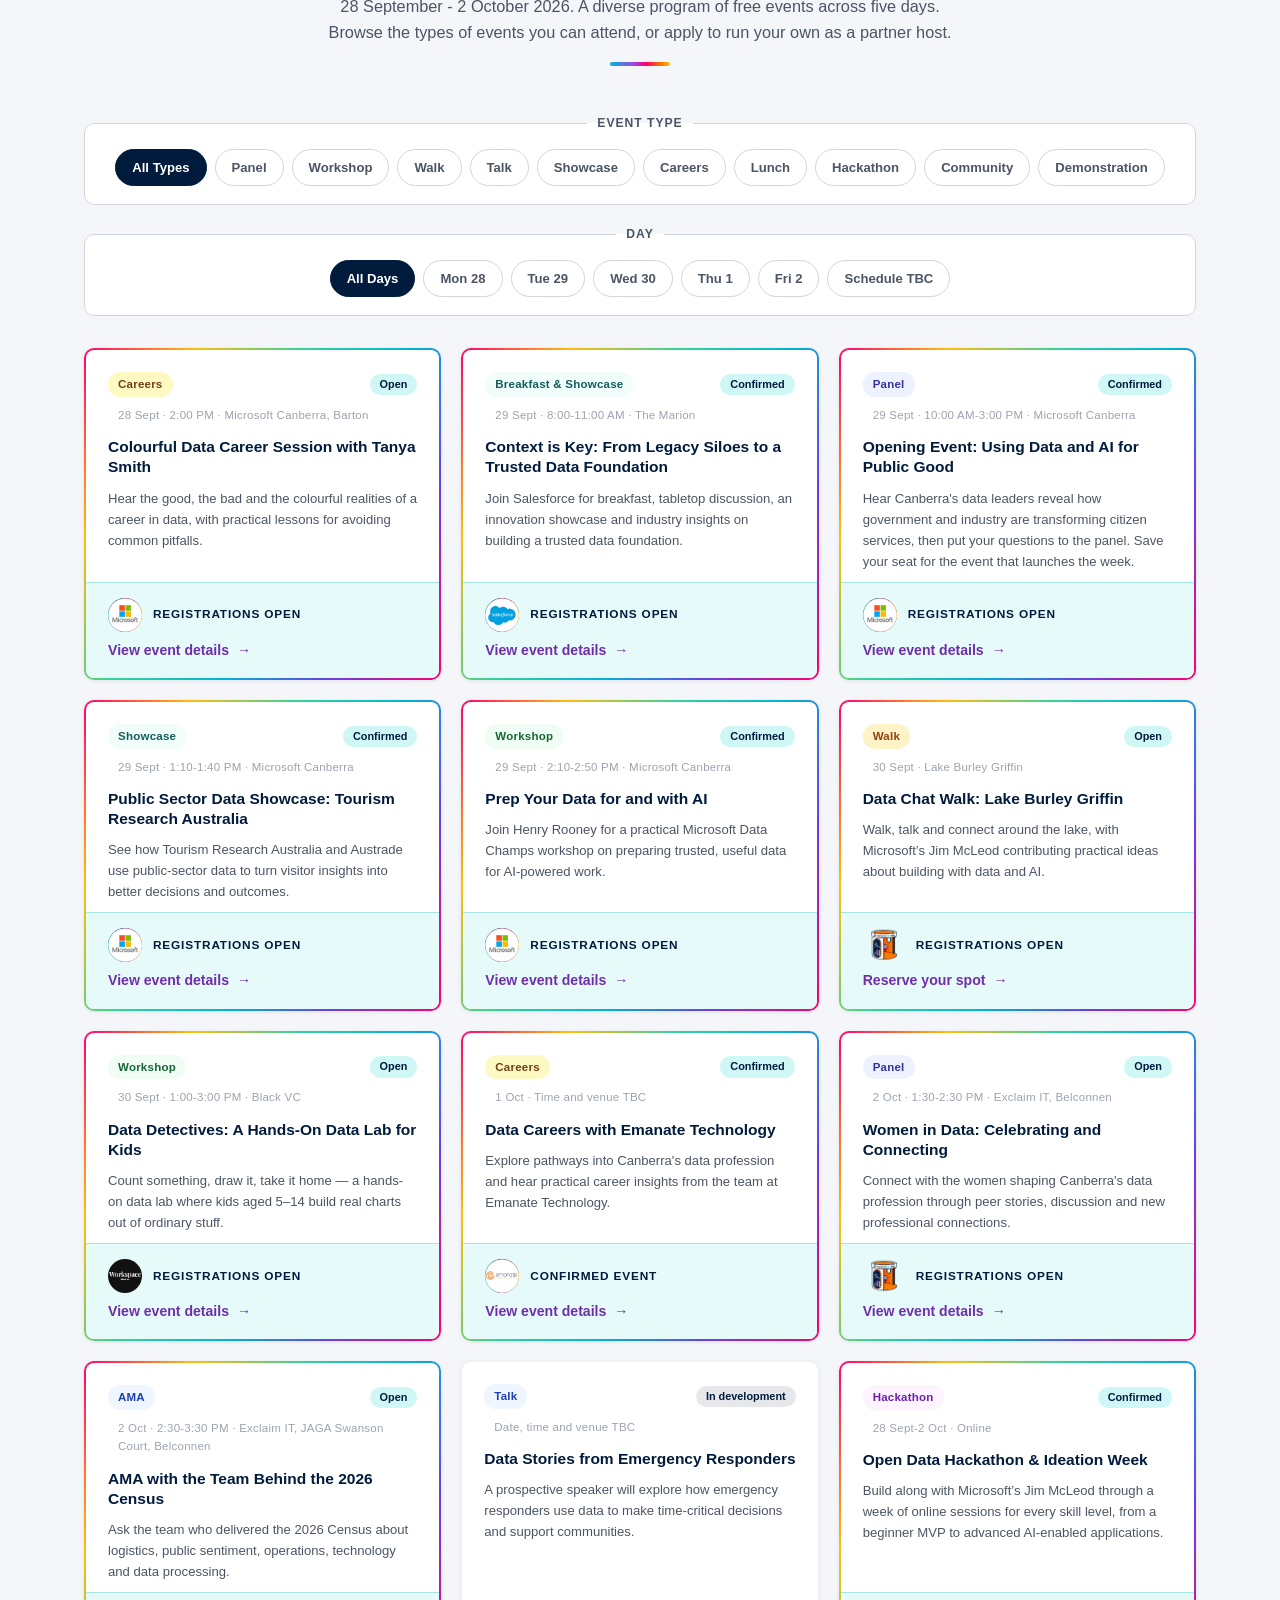
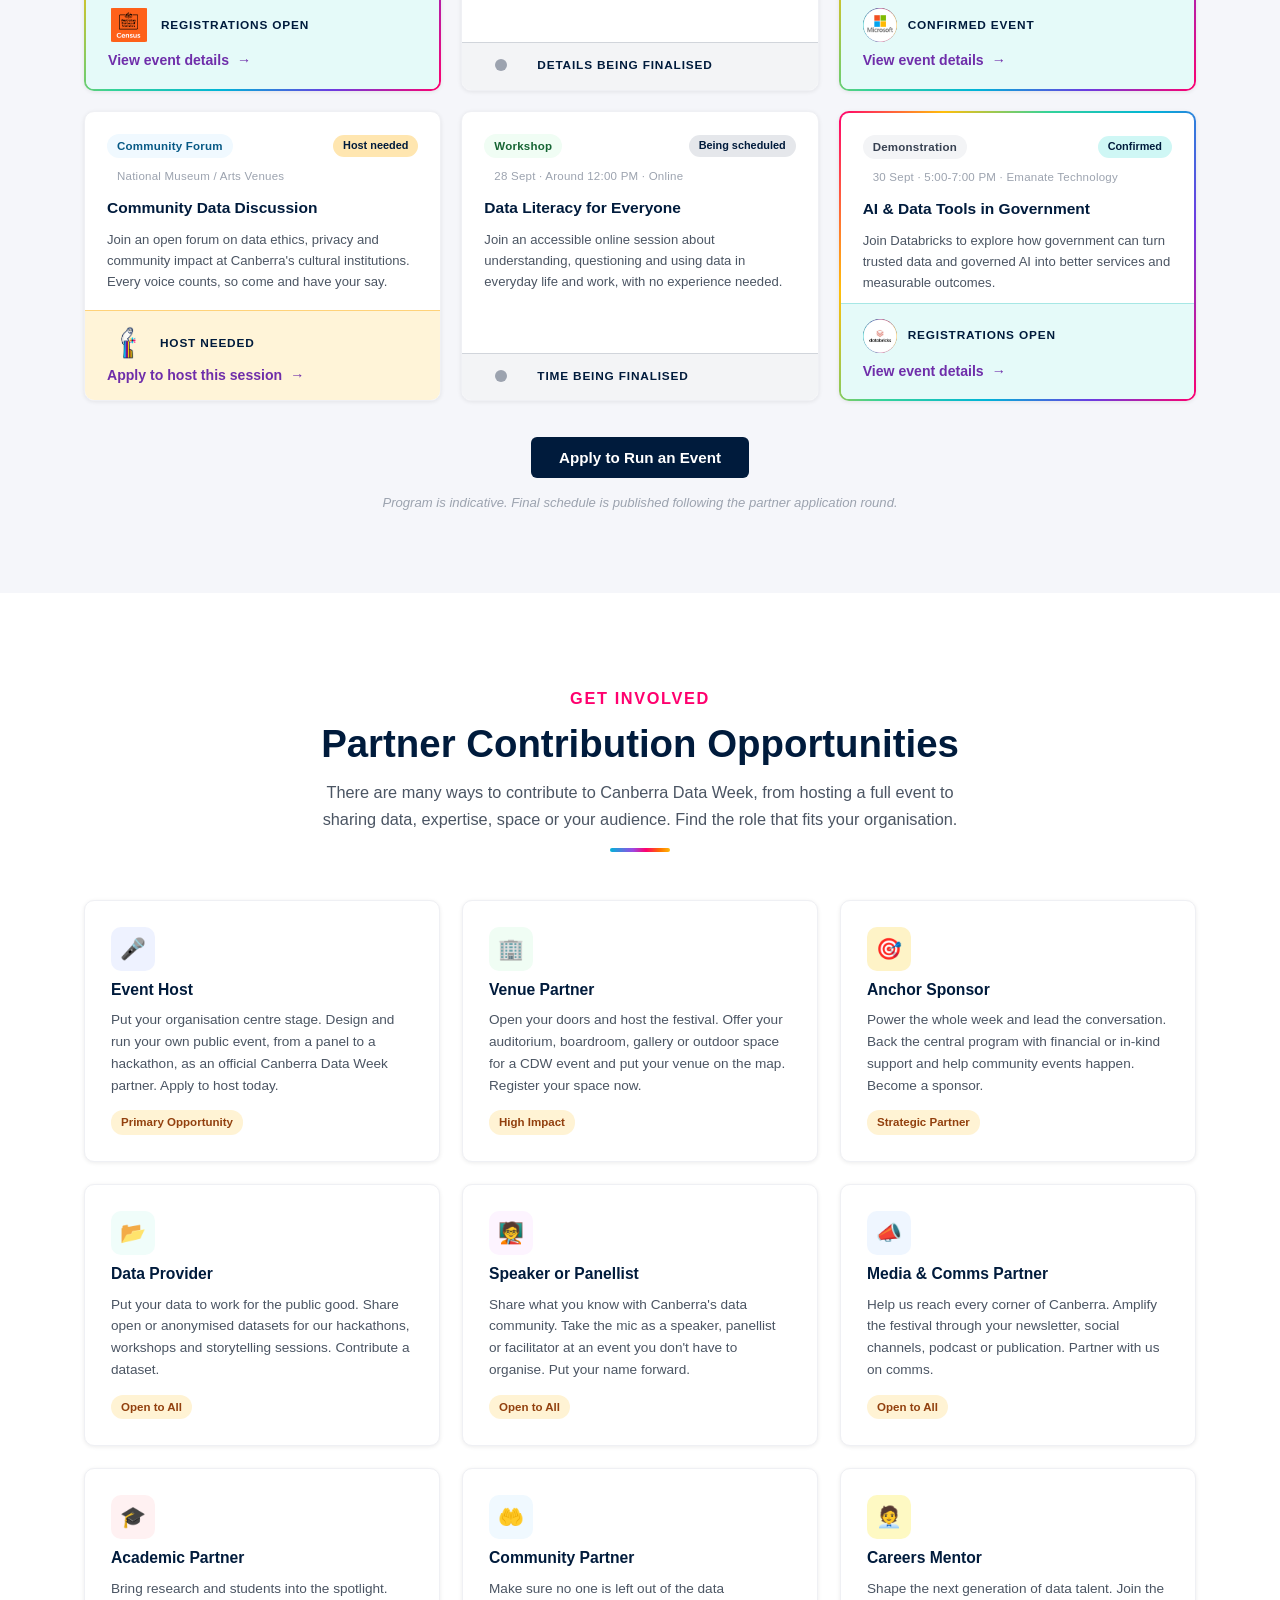
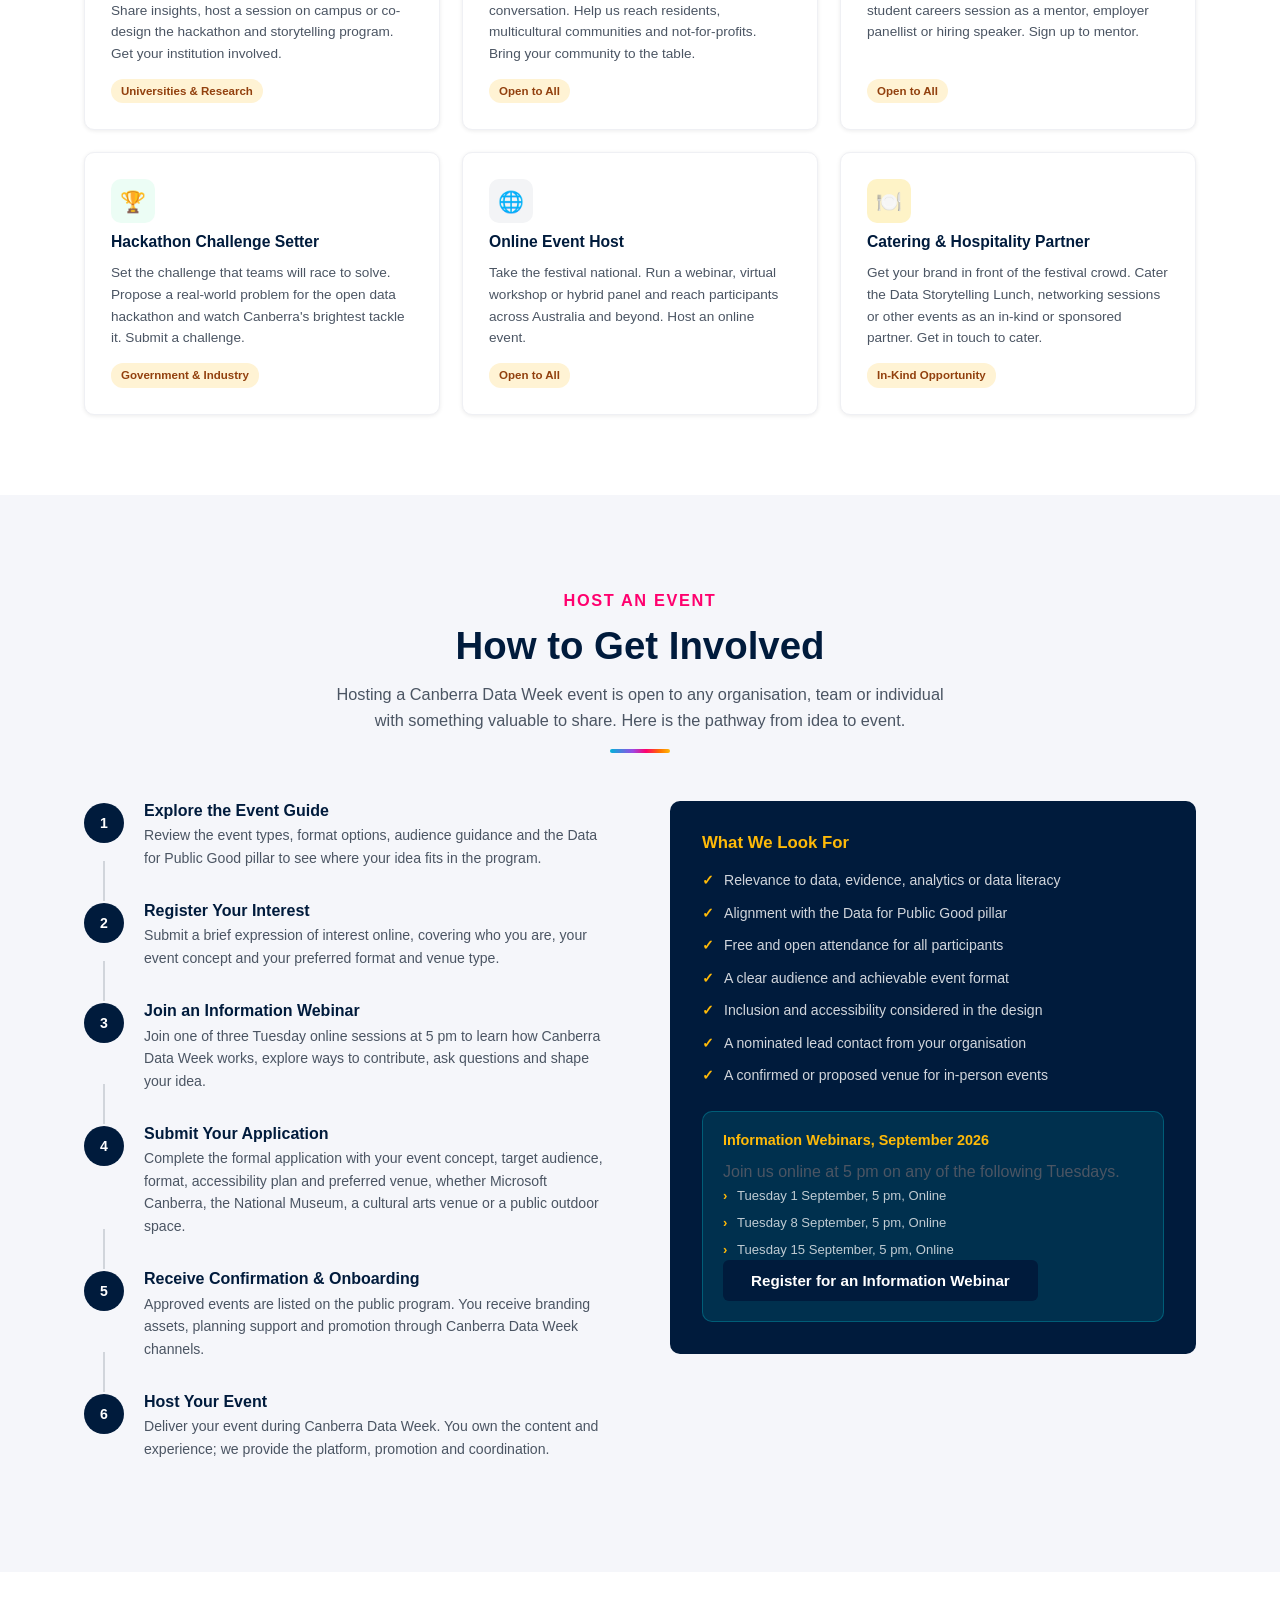
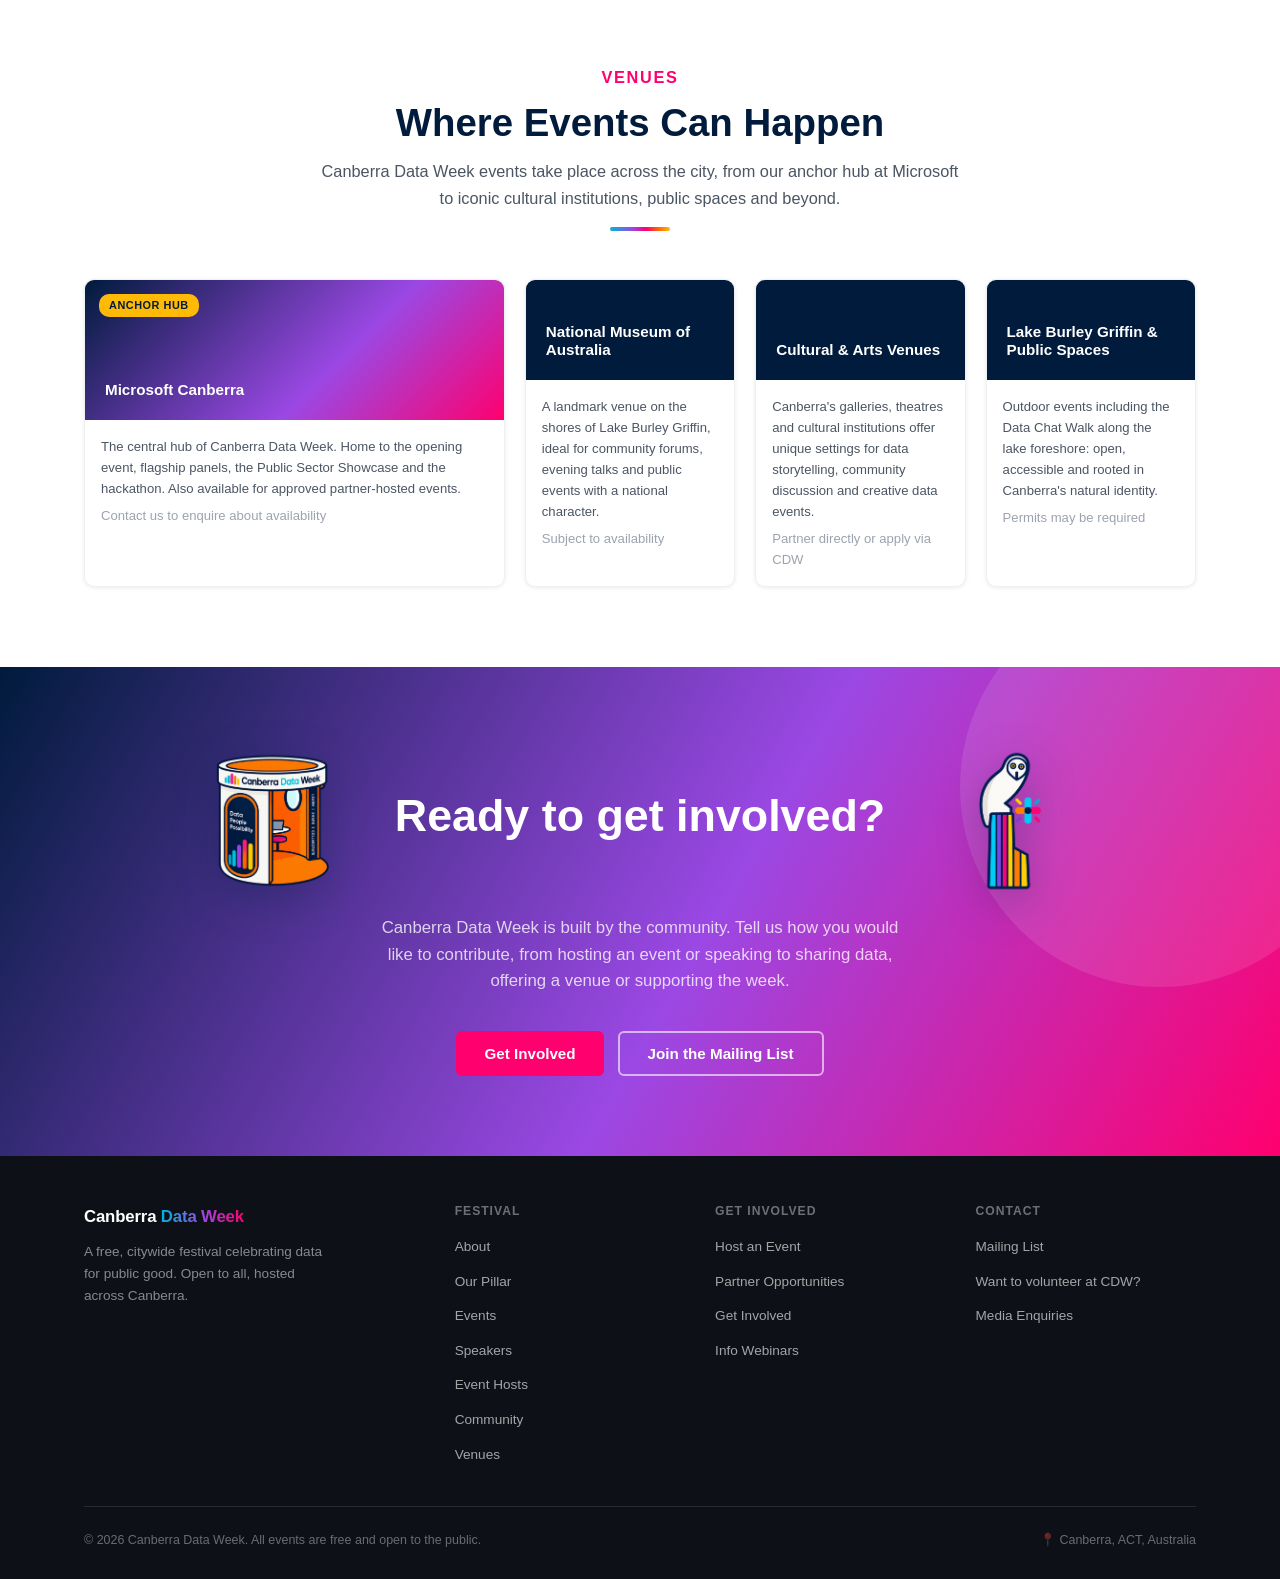
==== commit 80ed44c5: "Emphasize festival dates Co-authored-by: Copilot App <223556219+Copilot@users.noreply.github.com>" ====
--- a/index.html
+++ b/index.html
@@ -135,11 +135,14 @@
   display: grid; grid-template-columns: 1fr 1fr; gap: 60px; align-items: center;
 }
 .hero__badge {
-  display: inline-flex; align-items: center; gap: 8px;
-  background: rgba(0,200,214,.16); border: 1px solid rgba(0,200,214,.45);
-  color: var(--cdw-turquoise); font-size: .78rem; font-weight: 700; letter-spacing: .06em;
-  text-transform: uppercase; padding: 6px 14px; border-radius: 20px; margin-block-end: 20px;
-}
+  display: inline-flex; align-items: center; gap: 10px;
+  background: linear-gradient(110deg, rgba(0,200,214,.24), rgba(155,72,228,.2));
+  border: 1px solid rgba(255,186,8,.72);
+  box-shadow: 0 8px 24px rgba(0,0,0,.2), 0 0 20px rgba(0,200,214,.14);
+  color: var(--white); font-size: clamp(.95rem, 2vw, 1.12rem); font-weight: 800; letter-spacing: .09em;
+  text-transform: uppercase; padding: 10px 18px; border-radius: 24px; margin-block-end: 22px;
+}
+.hero__badge svg { inline-size: 12px; block-size: 12px; flex: 0 0 auto; }
 .hero__eyebrow { font-size: .82rem; color: rgba(255,255,255,.55); letter-spacing: .08em; text-transform: uppercase; margin-block-end: 8px; }
 .hero__title { font-size: clamp(2.4rem, 5vw, 3.8rem); color: var(--white); line-height: 1.08; margin-block-end: 20px; }
 .hero__title em { background: var(--grad-w); -webkit-background-clip: text; background-clip: text; color: transparent; font-style: normal; }
@@ -600,6 +603,7 @@
   .crm-form { padding: 0 22px 24px; }
 }
 </style>
+<link rel="stylesheet" href="mobile-nav.css">
 </head>
 <body>
 
@@ -623,13 +627,16 @@
         </svg>
         <span class="nav__wordmark">Canberra <strong>Data Week</strong></span>
       </a>
-      <ul class="nav__links" role="list">
+      <ul class="nav__links" id="main-menu" role="list">
         <li><a href="#about">About</a></li>
         <li><a href="#events">Events</a></li>
         <li><a href="speakers.html">Speakers</a></li>
         <li><a href="hosts.html">Hosts</a></li>
         <li><a href="community.html">Community</a></li>
       </ul>
+      <button class="nav__toggle" type="button" aria-expanded="false" aria-controls="main-menu" aria-label="Open navigation menu">
+        <span class="nav__toggle-icon" aria-hidden="true"></span>
+      </button>
       <button class="btn btn--primary nav__cta" type="button" data-open-host-form>Get Involved</button>
     </div>
   </div>
@@ -677,7 +684,7 @@
       <div>
         <div class="hero__badge">
           <svg width="10" height="10" viewBox="0 0 10 10" xmlns="http://www.w3.org/2000/svg" aria-hidden="true"><circle cx="5" cy="5" r="4" stroke="#00C8D6" stroke-width="1.5" fill="none"/><circle cx="5" cy="5" r="2" fill="#00C8D6"/></svg>
-          Canberra, ACT &middot; 28 SEP - 2 OCT 2026
+          28 SEP - 2 OCT 2026
         </div>
         <p class="hero__eyebrow">A citywide data festival</p>
         <h1 class="hero__title">Data for<br><em>public good.</em></h1>
@@ -2123,6 +2130,7 @@
 setupEventDialog('women-in-data', 'women-in-data-dialog');
 setupEventDialog('census-data', 'census-data-dialog');
 </script>
+<script src="mobile-nav.js"></script>
 
 </body>
 </html>
--- a/mobile-nav.css
+++ b/mobile-nav.css
@@ -0,0 +1,120 @@
+.nav__inner {
+  position: relative;
+}
+
+.nav__toggle {
+  display: none;
+  inline-size: 44px;
+  block-size: 44px;
+  flex: 0 0 auto;
+  align-items: center;
+  justify-content: center;
+  border: 1px solid rgba(255, 255, 255, .35);
+  border-radius: 6px;
+  background: transparent;
+  color: #FFFFFF;
+  cursor: pointer;
+}
+
+.nav__toggle:hover,
+.nav__toggle:focus-visible {
+  background: rgba(255, 255, 255, .12);
+}
+
+.nav__toggle:focus-visible {
+  outline: 3px solid #00C8D6;
+  outline-offset: 2px;
+}
+
+.nav__toggle-icon,
+.nav__toggle-icon::before,
+.nav__toggle-icon::after {
+  display: block;
+  inline-size: 22px;
+  block-size: 2px;
+  border-radius: 2px;
+  background: currentColor;
+  transition: transform .18s ease, opacity .18s ease;
+}
+
+.nav__toggle-icon {
+  position: relative;
+}
+
+.nav__toggle-icon::before,
+.nav__toggle-icon::after {
+  position: absolute;
+  inset-inline-start: 0;
+  content: "";
+}
+
+.nav__toggle-icon::before {
+  inset-block-start: -7px;
+}
+
+.nav__toggle-icon::after {
+  inset-block-start: 7px;
+}
+
+.nav__toggle[aria-expanded="true"] .nav__toggle-icon {
+  background: transparent;
+}
+
+.nav__toggle[aria-expanded="true"] .nav__toggle-icon::before {
+  transform: translateY(7px) rotate(45deg);
+}
+
+.nav__toggle[aria-expanded="true"] .nav__toggle-icon::after {
+  transform: translateY(-7px) rotate(-45deg);
+}
+
+@media (max-width: 960px) {
+  .nav__toggle {
+    display: inline-flex;
+    margin-inline-start: auto;
+  }
+
+  .nav__links {
+    position: absolute;
+    inset-block-start: 100%;
+    inset-inline-end: 0;
+    display: none;
+    inline-size: min(280px, calc(100vw - 32px));
+    flex-direction: column;
+    align-items: stretch;
+    gap: 4px;
+    padding: 12px;
+    border-block-start: 1px solid rgba(255, 255, 255, .16);
+    border-radius: 0 0 8px 8px;
+    background: #001B3C;
+    box-shadow: 0 12px 24px rgba(0, 0, 0, .3);
+  }
+
+  .nav__links.is-open {
+    display: flex;
+  }
+
+  .nav__links li {
+    display: block;
+    inline-size: 100%;
+  }
+
+  .nav__links a {
+    inline-size: 100%;
+    padding: 12px 14px;
+  }
+}
+
+@media (max-width: 600px) {
+  .nav__cta {
+    display: none;
+  }
+}
+
+@media (prefers-reduced-motion: reduce) {
+  .nav__toggle-icon,
+  .nav__toggle-icon::before,
+  .nav__toggle-icon::after {
+    transition: none;
+  }
+}
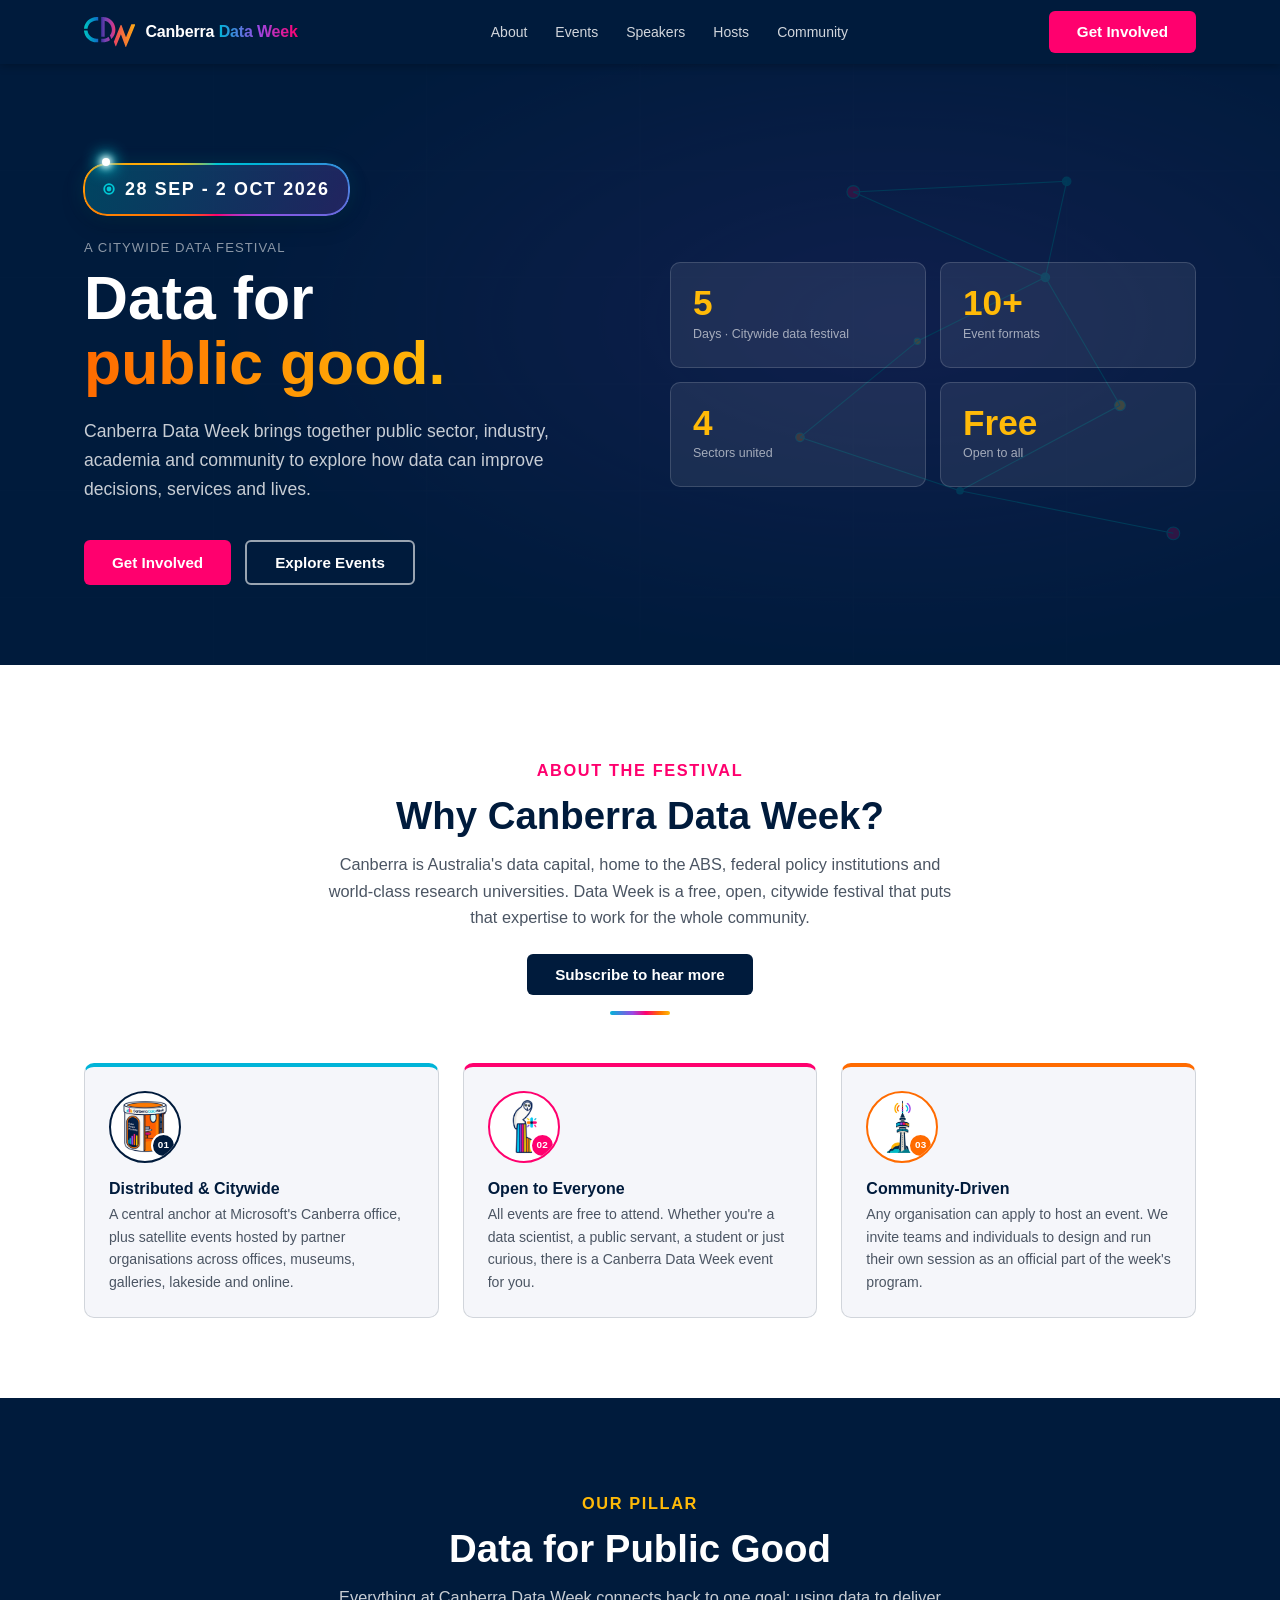
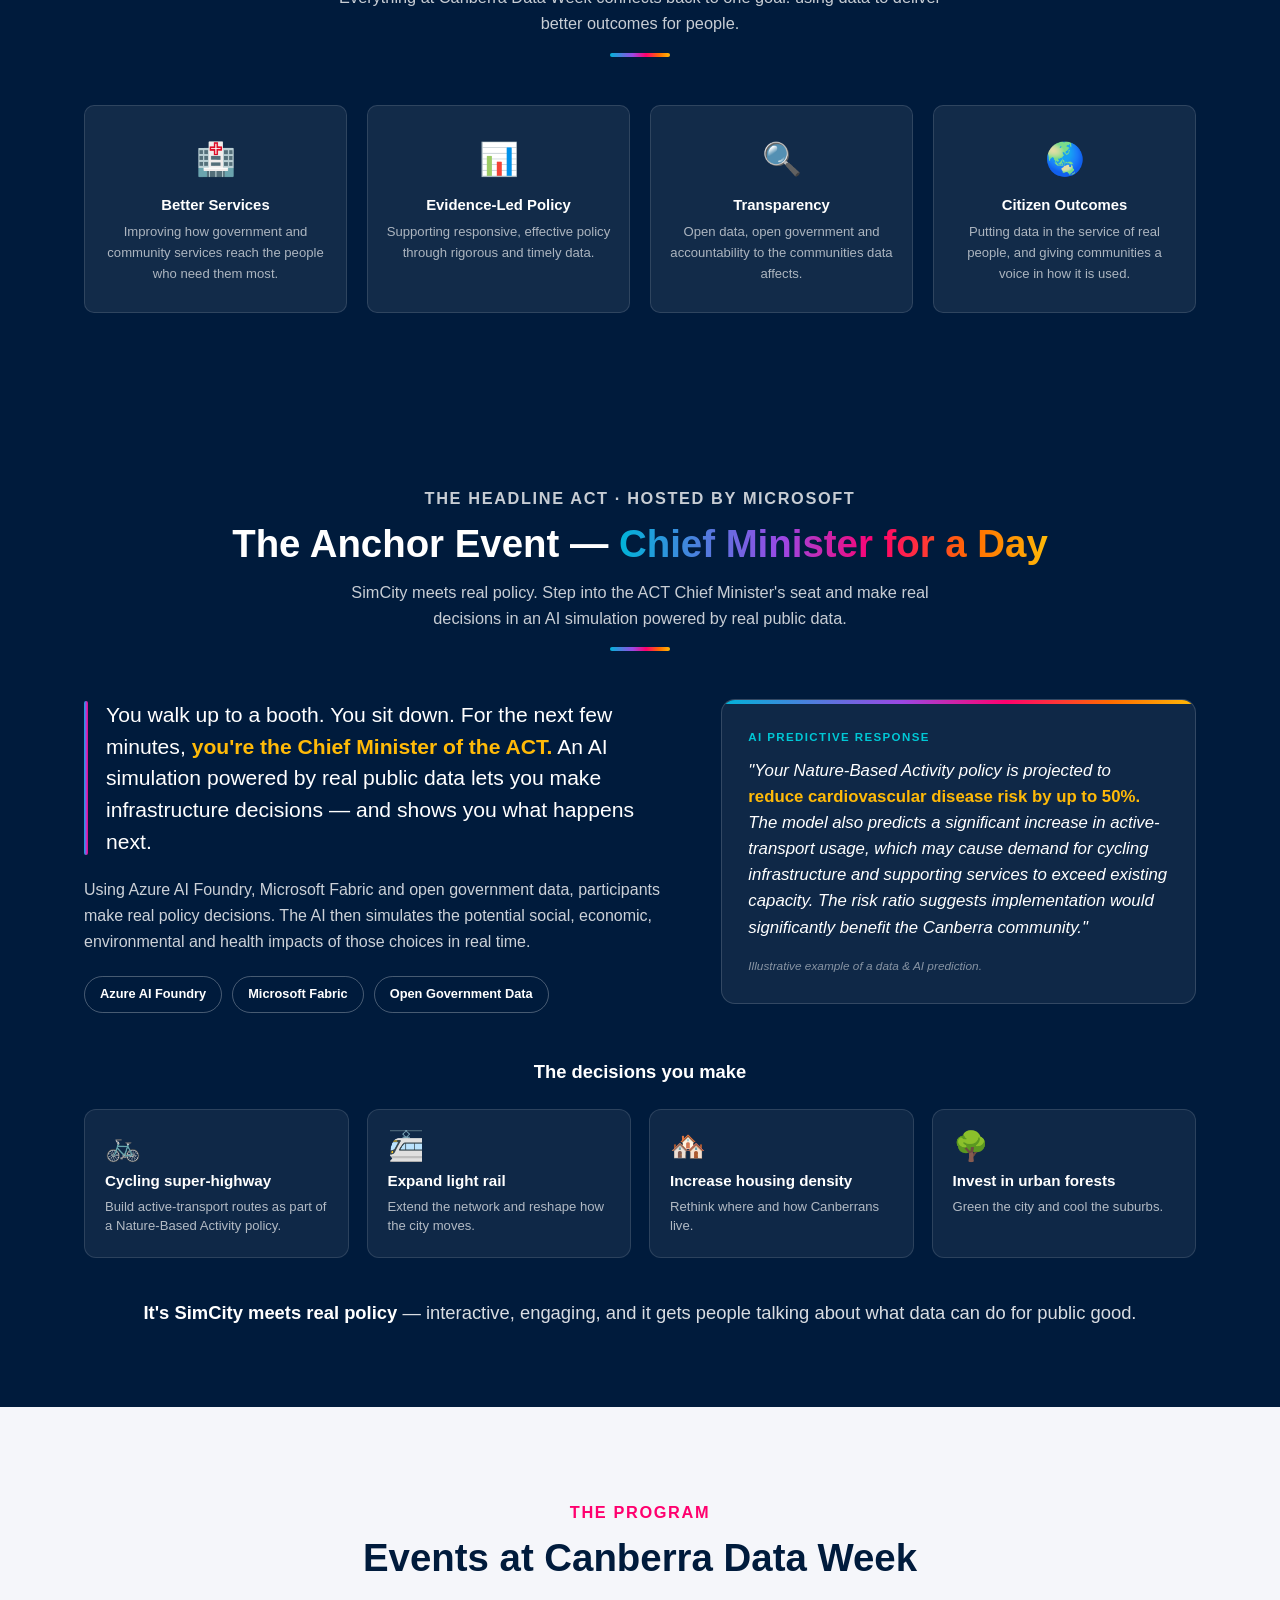
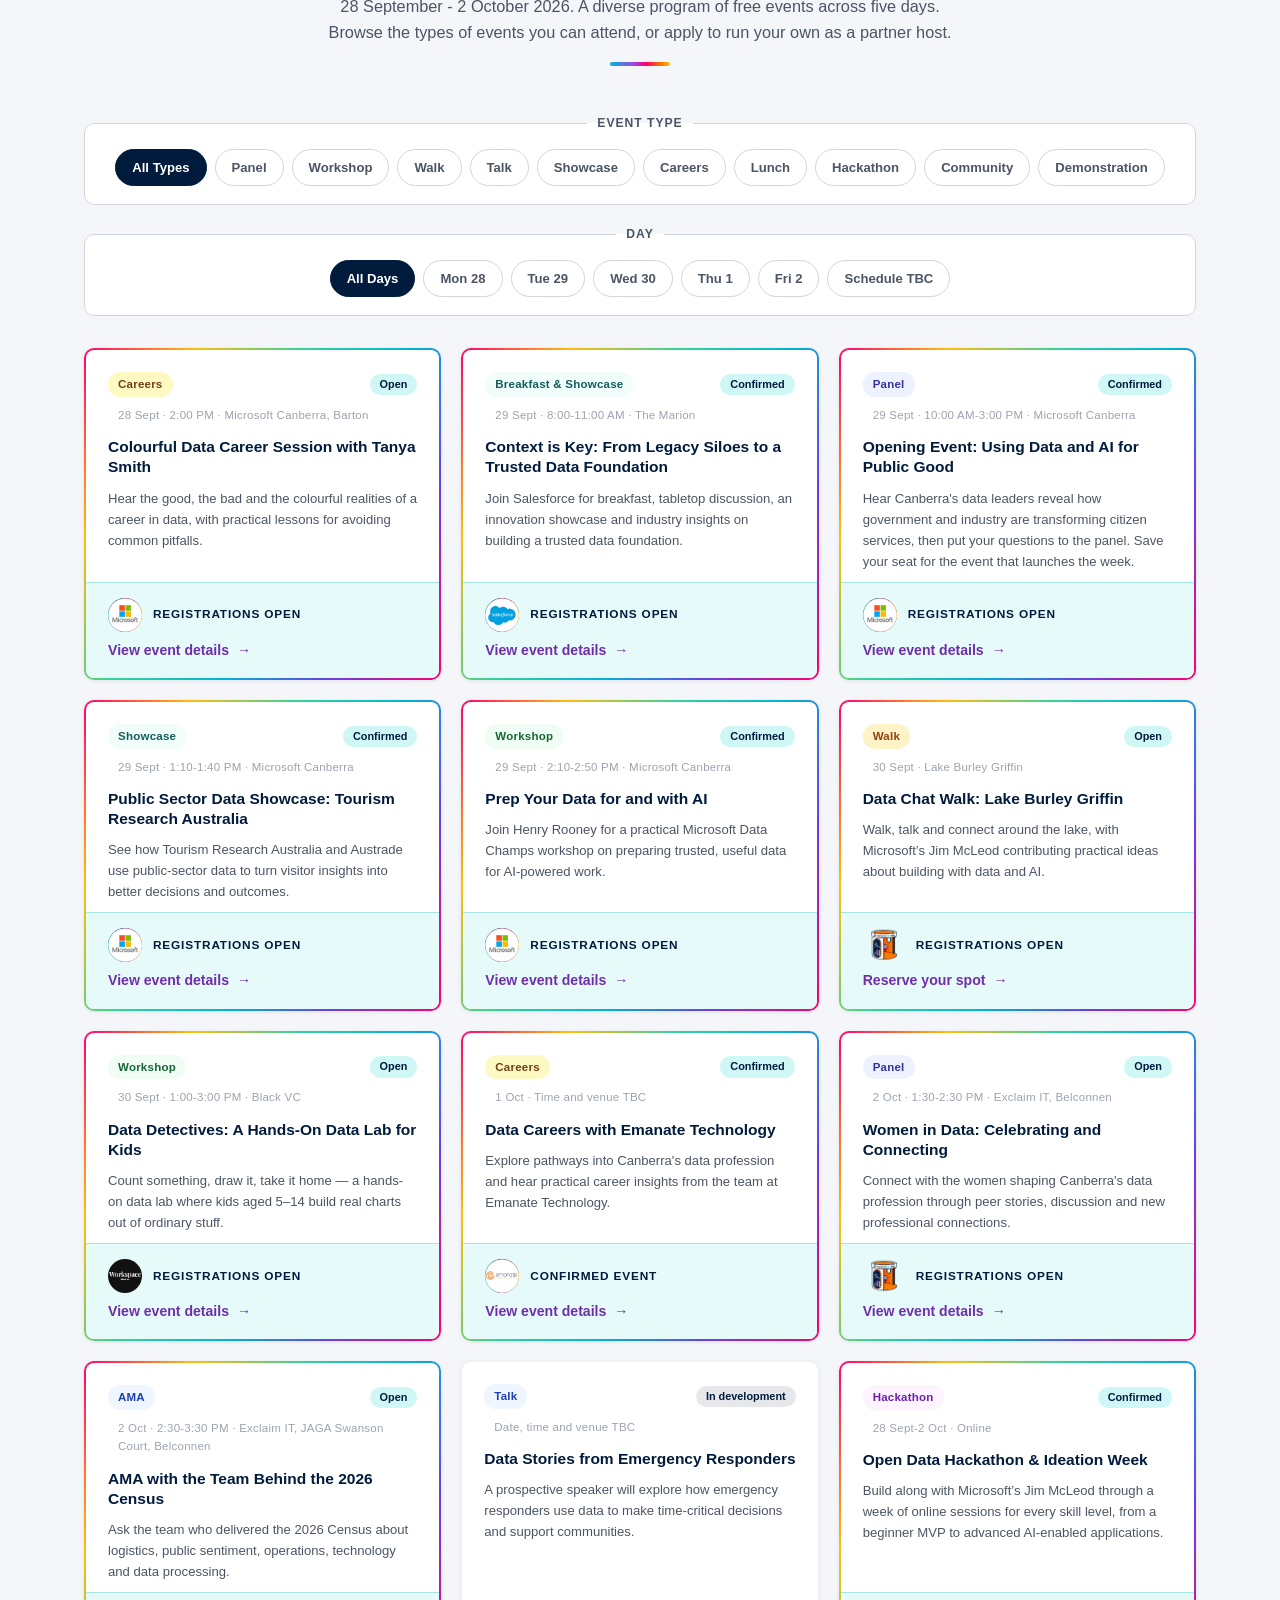
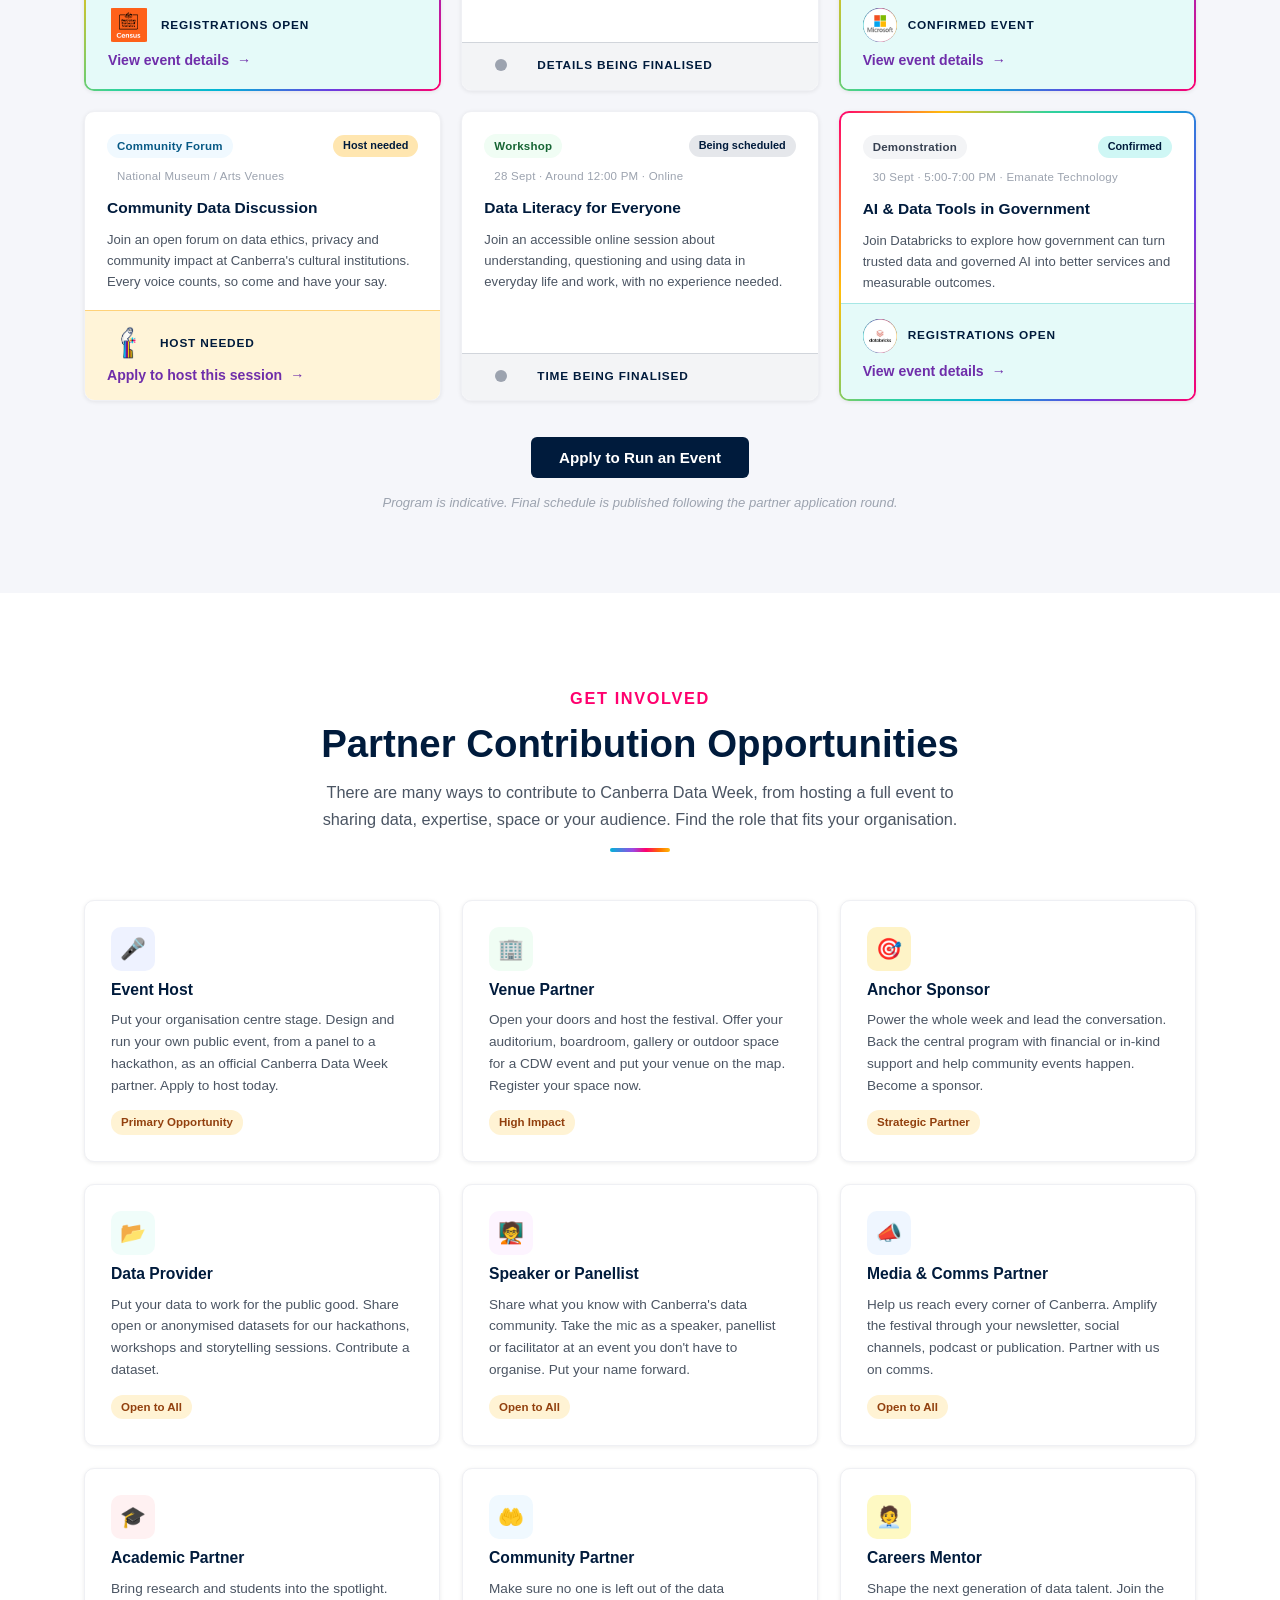
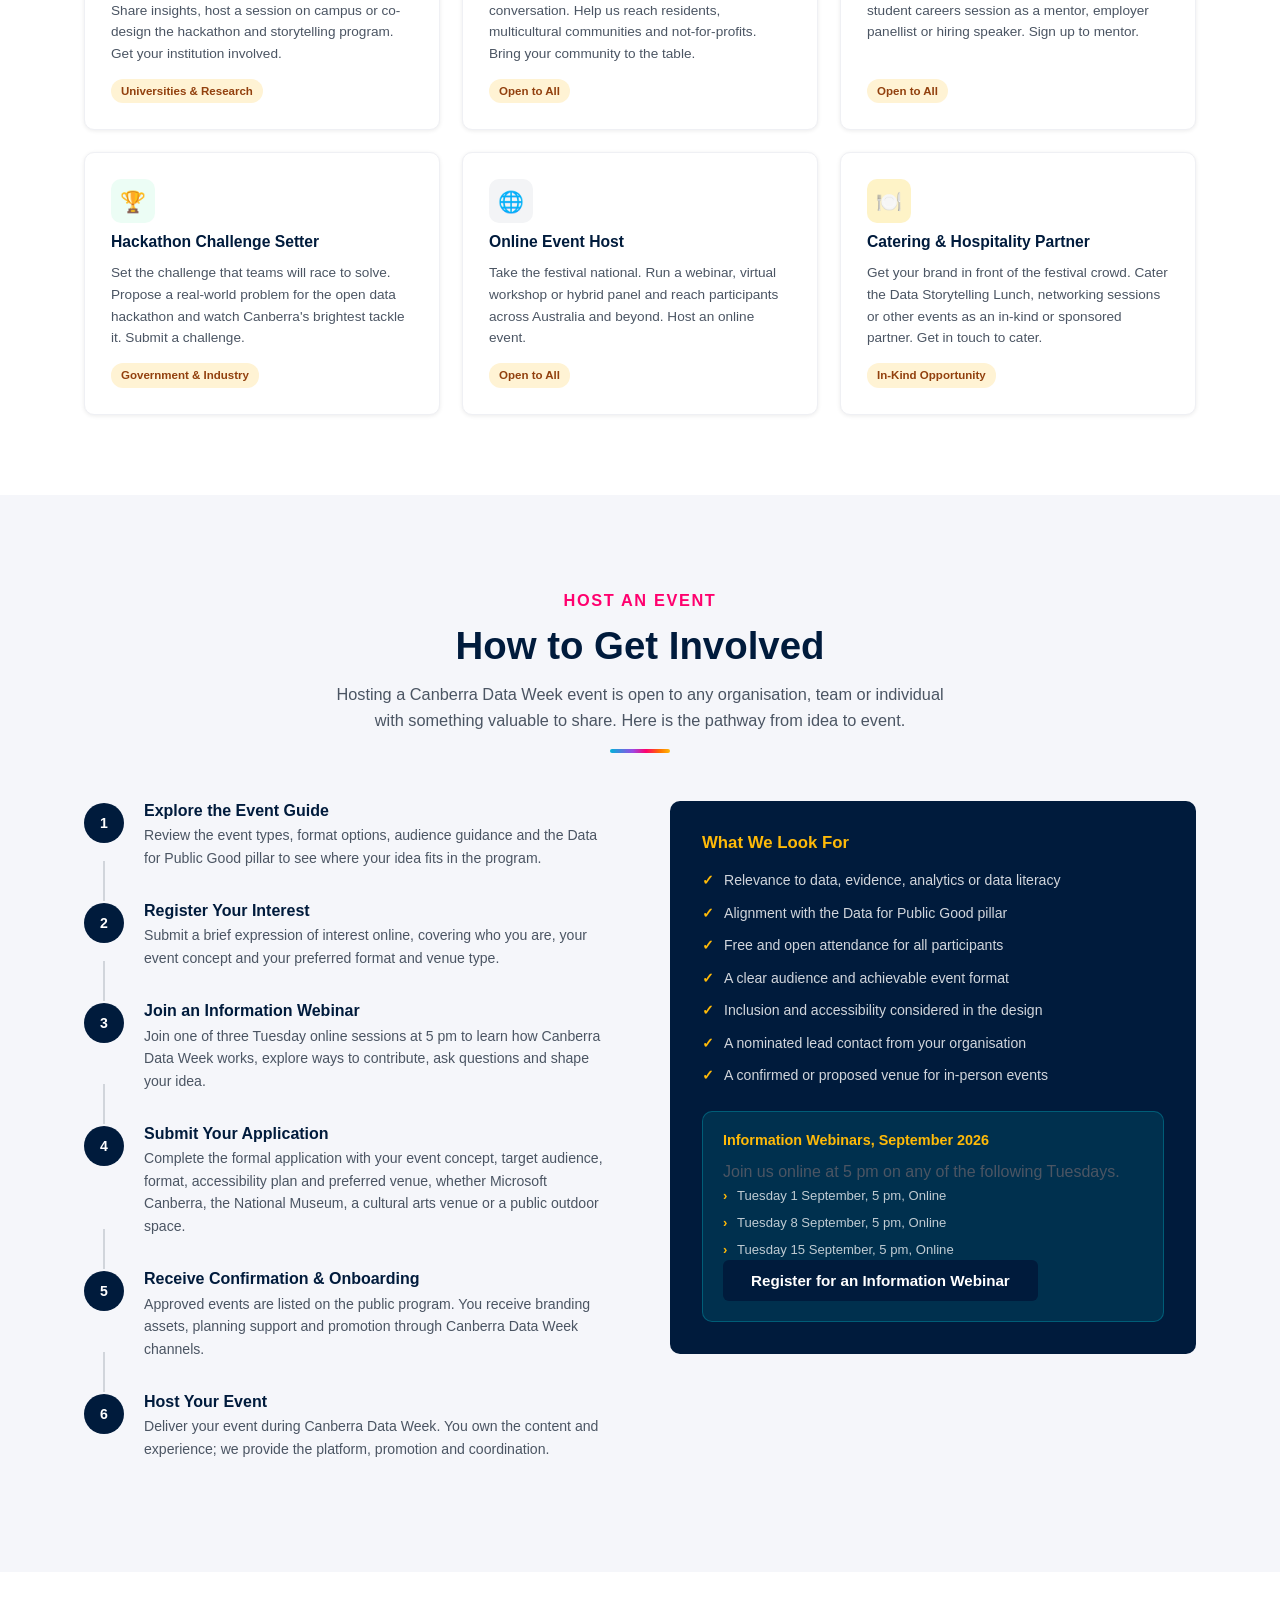
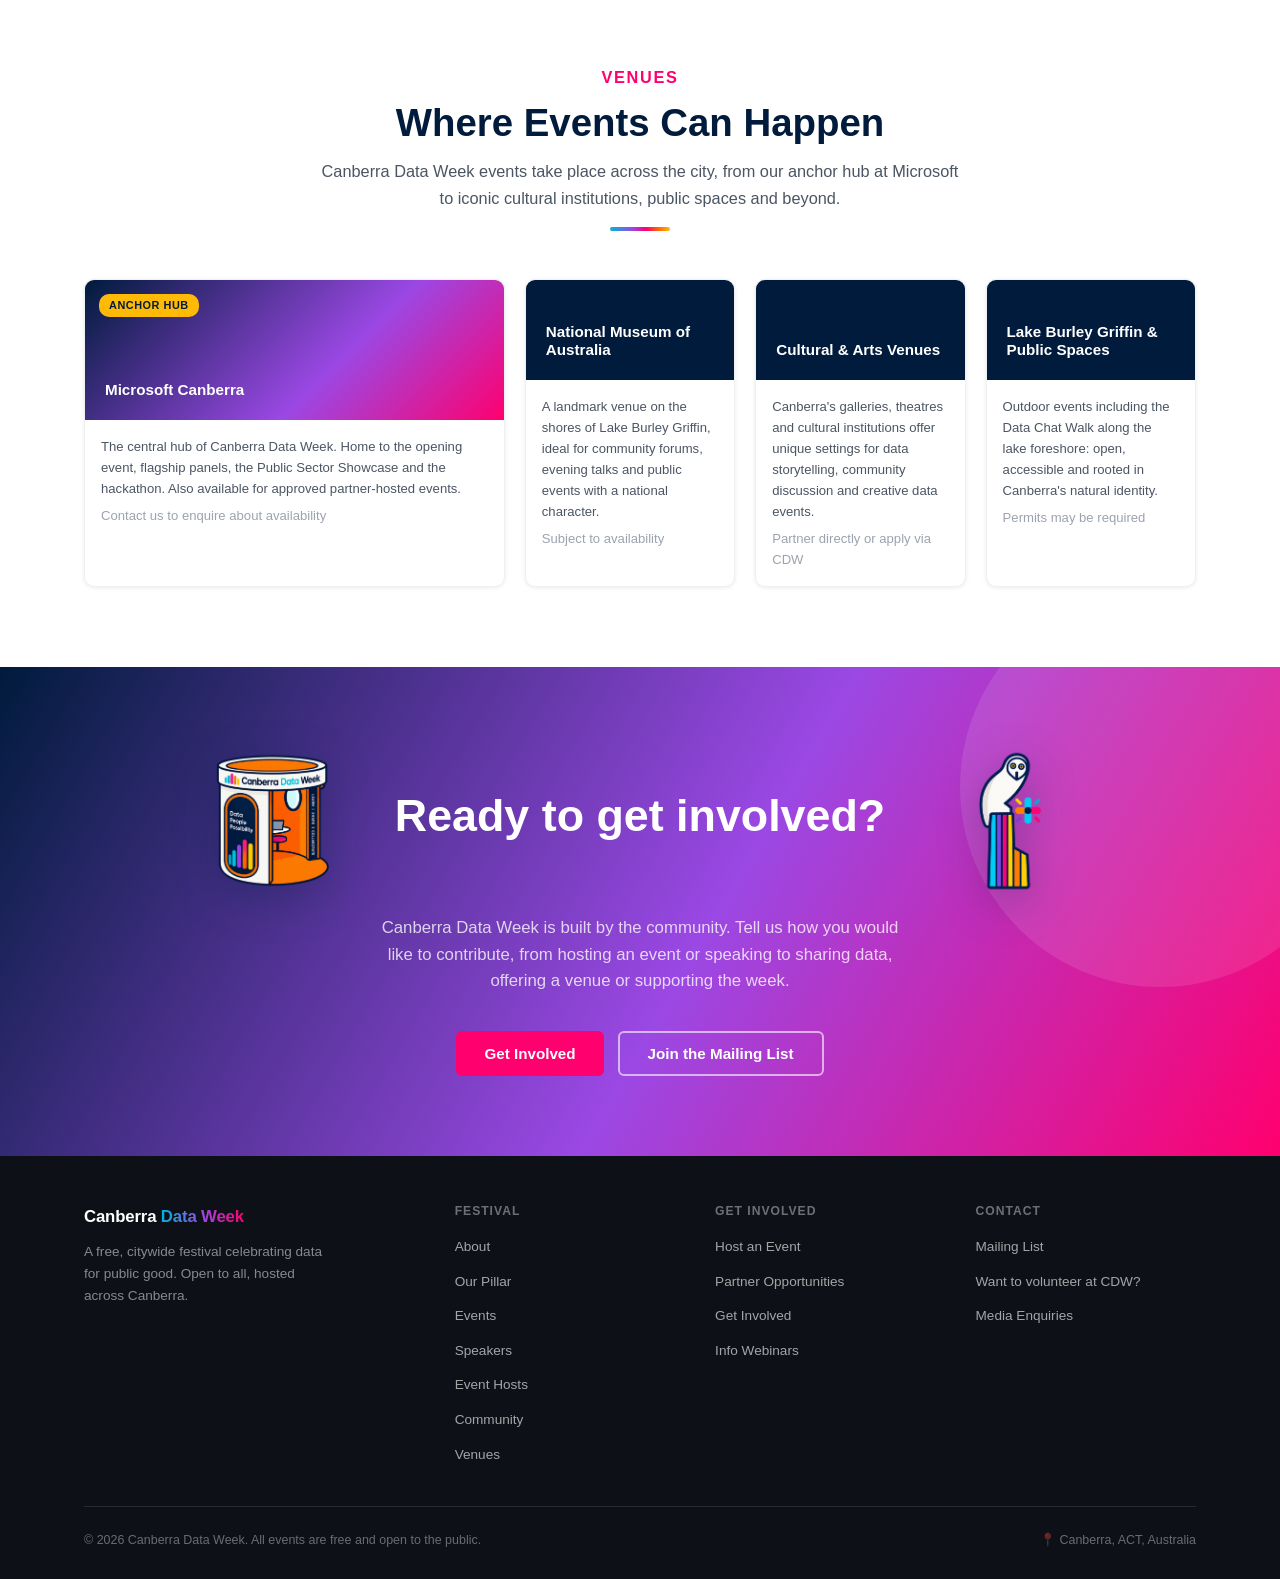
==== commit 4b335112: "Animate hero date badge Co-authored-by: Copilot App <223556219+Copilot@users.noreply.github.com>" ====
--- a/index.html
+++ b/index.html
@@ -89,6 +89,11 @@
 a:hover { text-decoration: underline; }
 /* gradient text utility */
 .grad-text { background: var(--grad-full); -webkit-background-clip: text; background-clip: text; color: transparent; }
+@property --badge-angle {
+  syntax: "<angle>";
+  initial-value: 0deg;
+  inherits: false;
+}
 
 /* ── Buttons ─────────────────────────────────────────────────── */
 .btn {
@@ -135,14 +140,41 @@
   display: grid; grid-template-columns: 1fr 1fr; gap: 60px; align-items: center;
 }
 .hero__badge {
+  position: relative; isolation: isolate;
   display: inline-flex; align-items: center; gap: 10px;
   background: linear-gradient(110deg, rgba(0,200,214,.24), rgba(155,72,228,.2));
-  border: 1px solid rgba(255,186,8,.72);
+  border: 1px solid transparent;
   box-shadow: 0 8px 24px rgba(0,0,0,.2), 0 0 20px rgba(0,200,214,.14);
   color: var(--white); font-size: clamp(.95rem, 2vw, 1.12rem); font-weight: 800; letter-spacing: .09em;
   text-transform: uppercase; padding: 10px 18px; border-radius: 24px; margin-block-end: 22px;
 }
+.hero__badge::before {
+  position: absolute; z-index: -1; inset: -2px; padding: 2px;
+  border-radius: inherit;
+  background: conic-gradient(from var(--badge-angle), var(--cdw-turquoise), var(--cdw-teal), var(--cdw-purple), var(--cdw-magenta), var(--cdw-orange), var(--cdw-yellow), var(--cdw-turquoise));
+  content: "";
+  -webkit-mask: linear-gradient(#000 0 0) content-box, linear-gradient(#000 0 0);
+  -webkit-mask-composite: xor;
+  mask-composite: exclude;
+  animation: hero-badge-rainbow 4s linear infinite;
+}
+.hero__badge::after {
+  position: absolute; z-index: 1; inset: 0 auto auto 0;
+  inline-size: 8px; block-size: 8px; border-radius: 50%;
+  background: var(--white);
+  box-shadow: 0 0 7px 2px var(--white), 0 0 15px 5px var(--cdw-turquoise);
+  offset-path: inset(-2px round 24px);
+  offset-distance: 0%;
+  content: "";
+  animation: hero-badge-dot 4s linear infinite;
+}
 .hero__badge svg { inline-size: 12px; block-size: 12px; flex: 0 0 auto; }
+@keyframes hero-badge-rainbow {
+  to { --badge-angle: 1turn; }
+}
+@keyframes hero-badge-dot {
+  to { offset-distance: 100%; }
+}
 .hero__eyebrow { font-size: .82rem; color: rgba(255,255,255,.55); letter-spacing: .08em; text-transform: uppercase; margin-block-end: 8px; }
 .hero__title { font-size: clamp(2.4rem, 5vw, 3.8rem); color: var(--white); line-height: 1.08; margin-block-end: 20px; }
 .hero__title em { background: var(--grad-w); -webkit-background-clip: text; background-clip: text; color: transparent; font-style: normal; }
@@ -601,6 +633,11 @@
   .hero           { padding-block: 64px 48px; }
   .mailing-dialog__header { padding: 24px 60px 14px 22px; }
   .crm-form { padding: 0 22px 24px; }
+}
+@media (prefers-reduced-motion: reduce) {
+  .hero__badge::before,
+  .hero__badge::after { animation: none; }
+  .hero__badge::after { display: none; }
 }
 </style>
 <link rel="stylesheet" href="mobile-nav.css">
